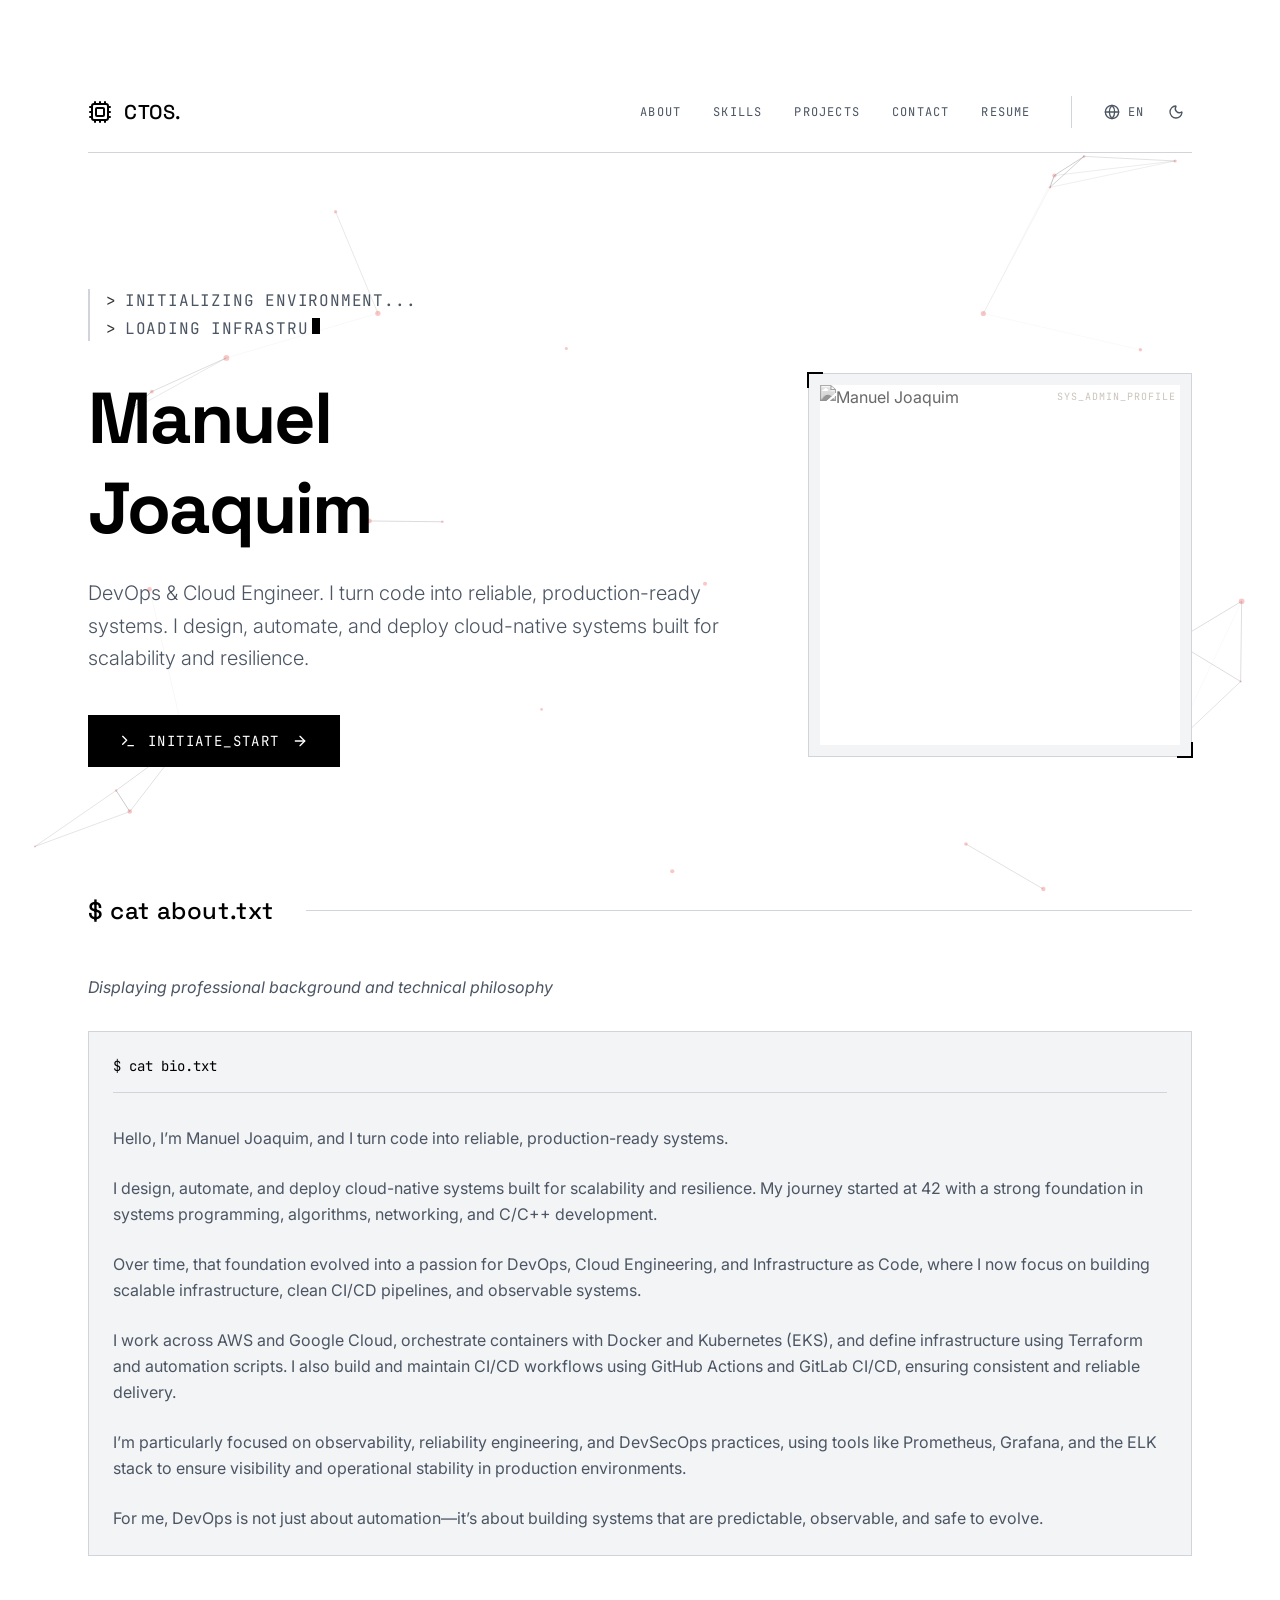
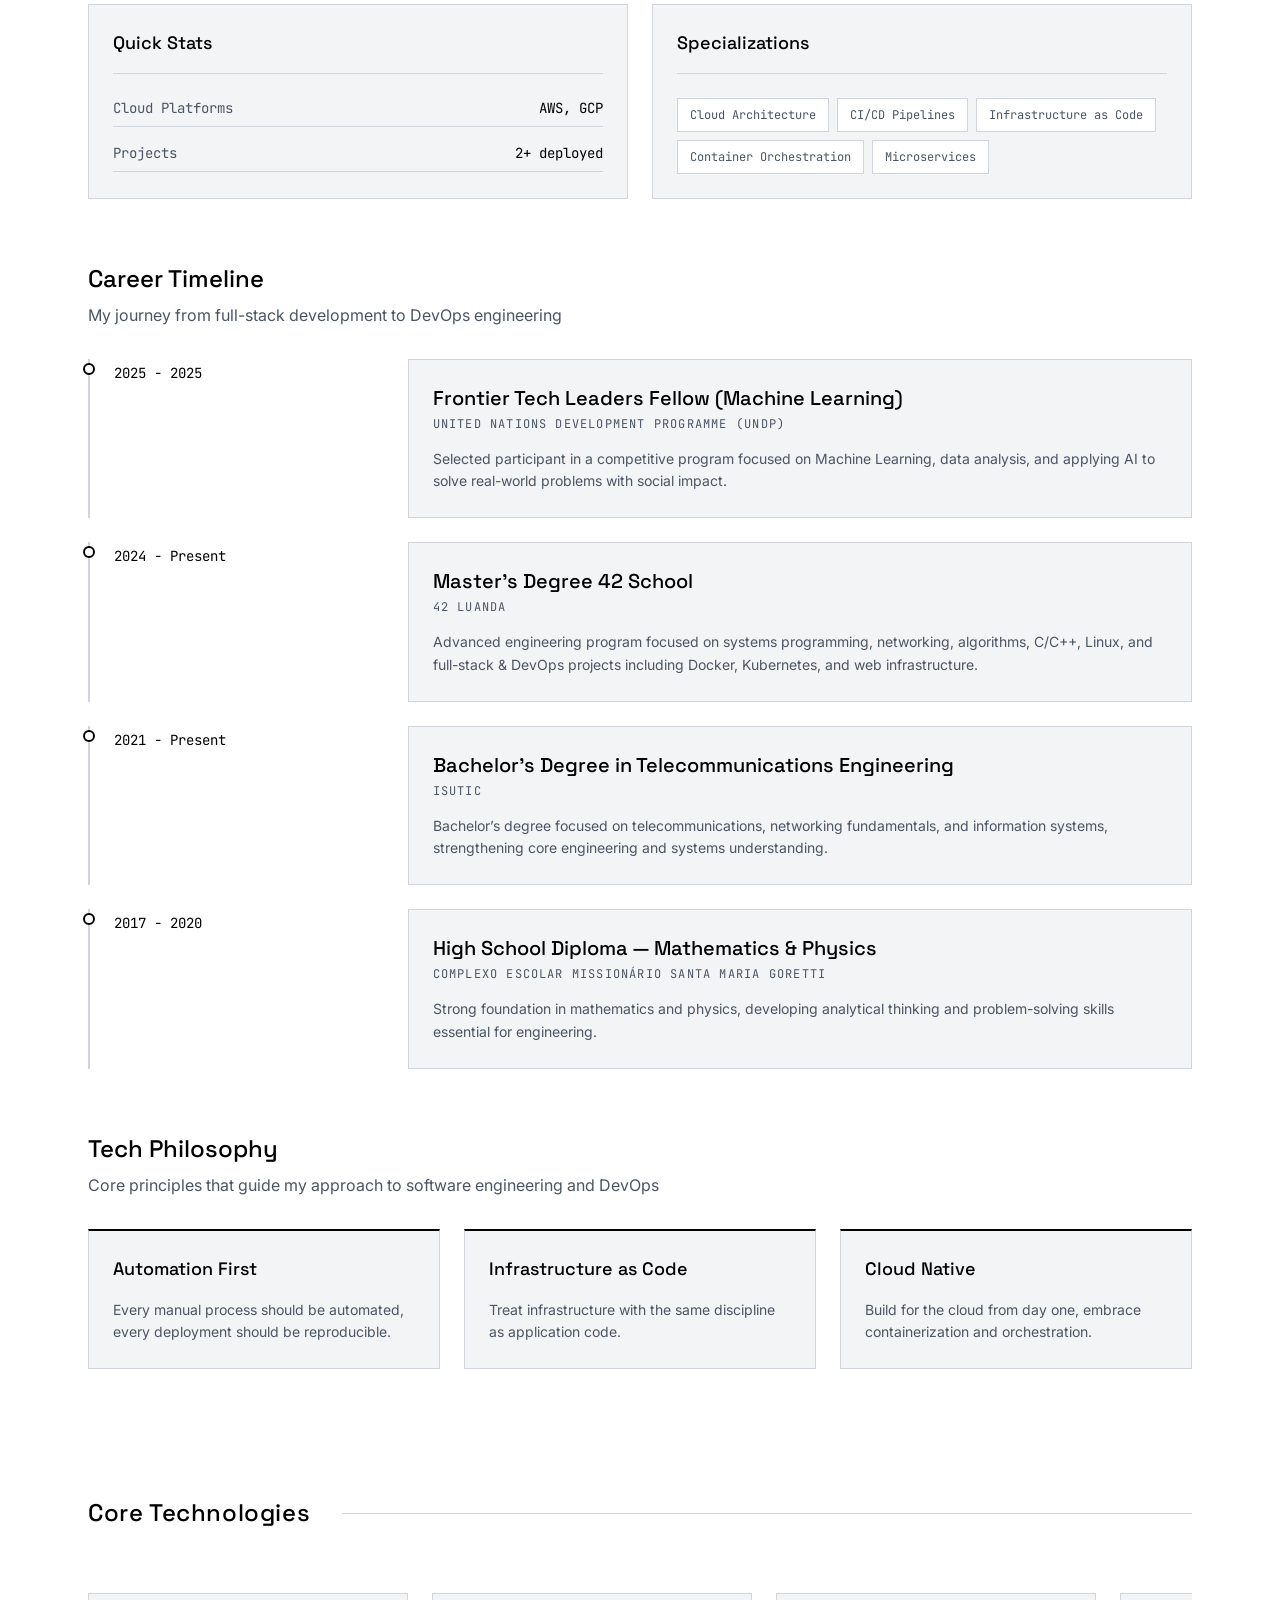
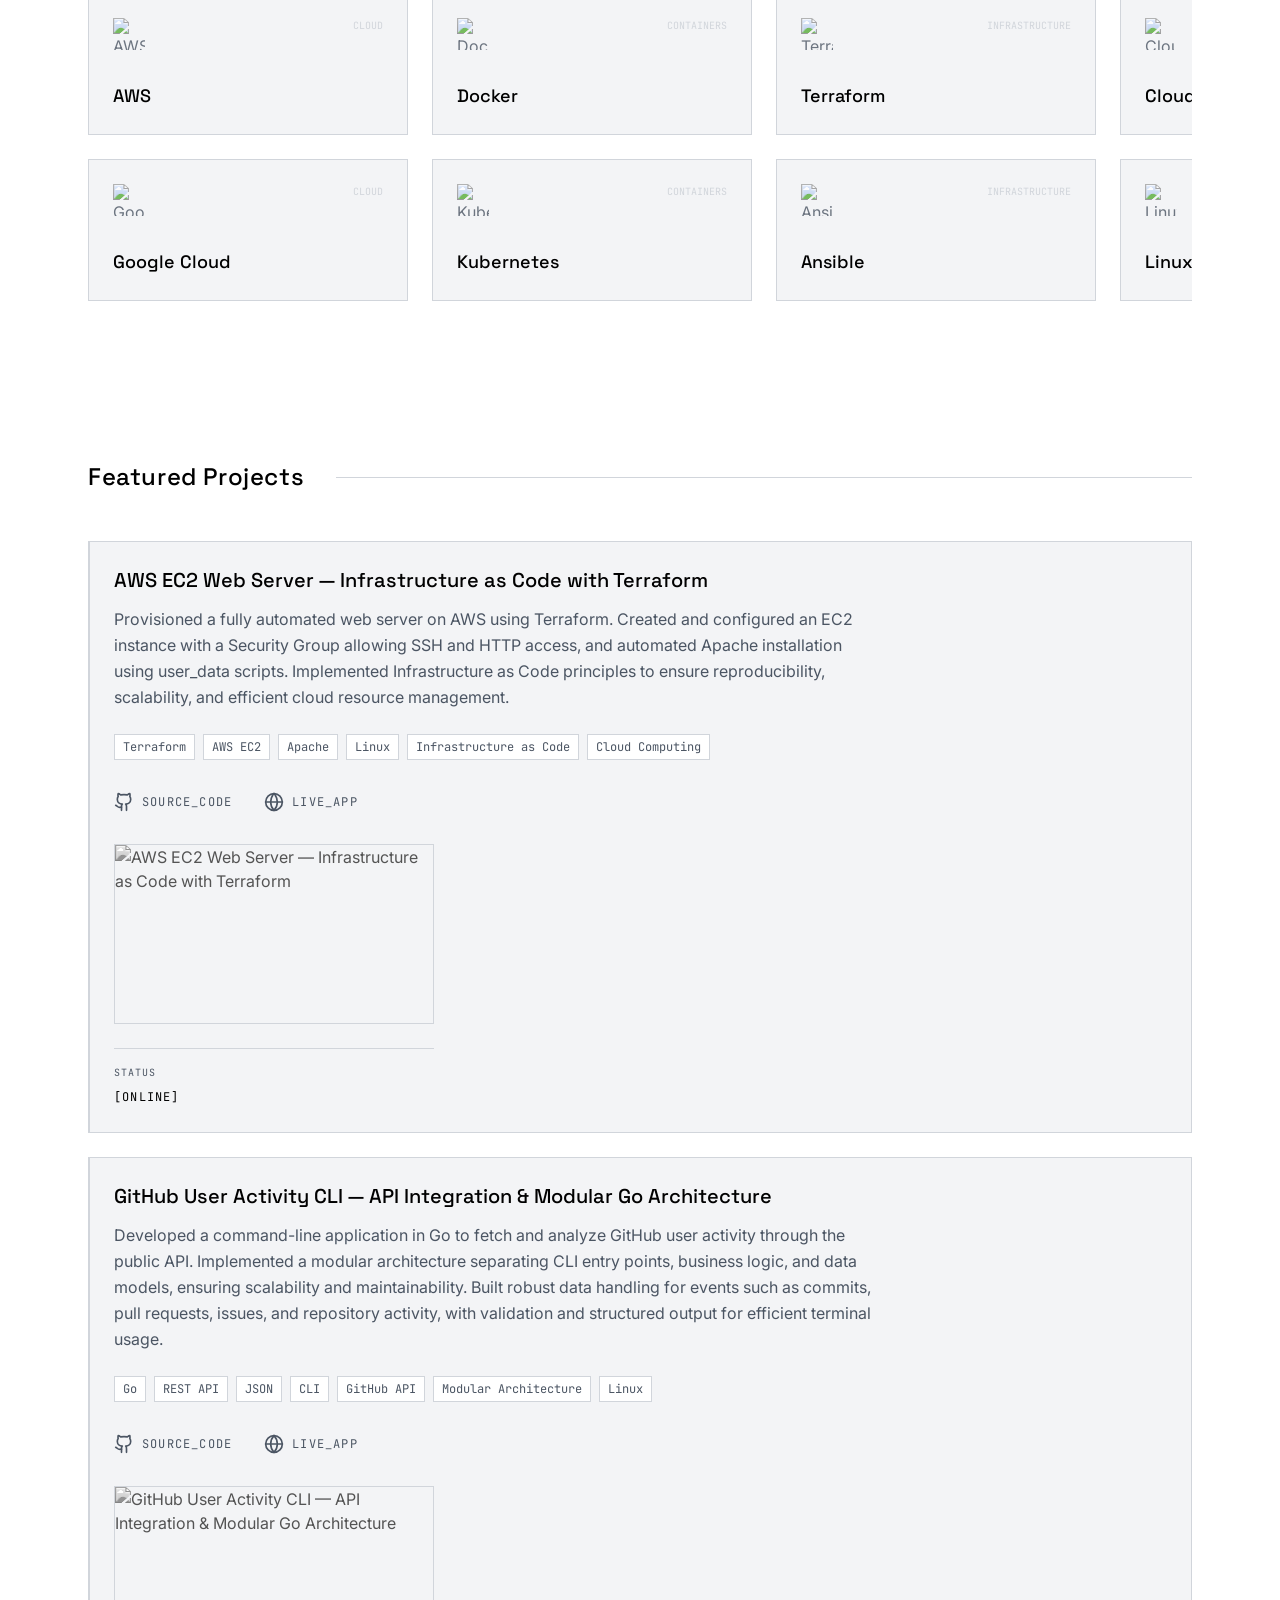
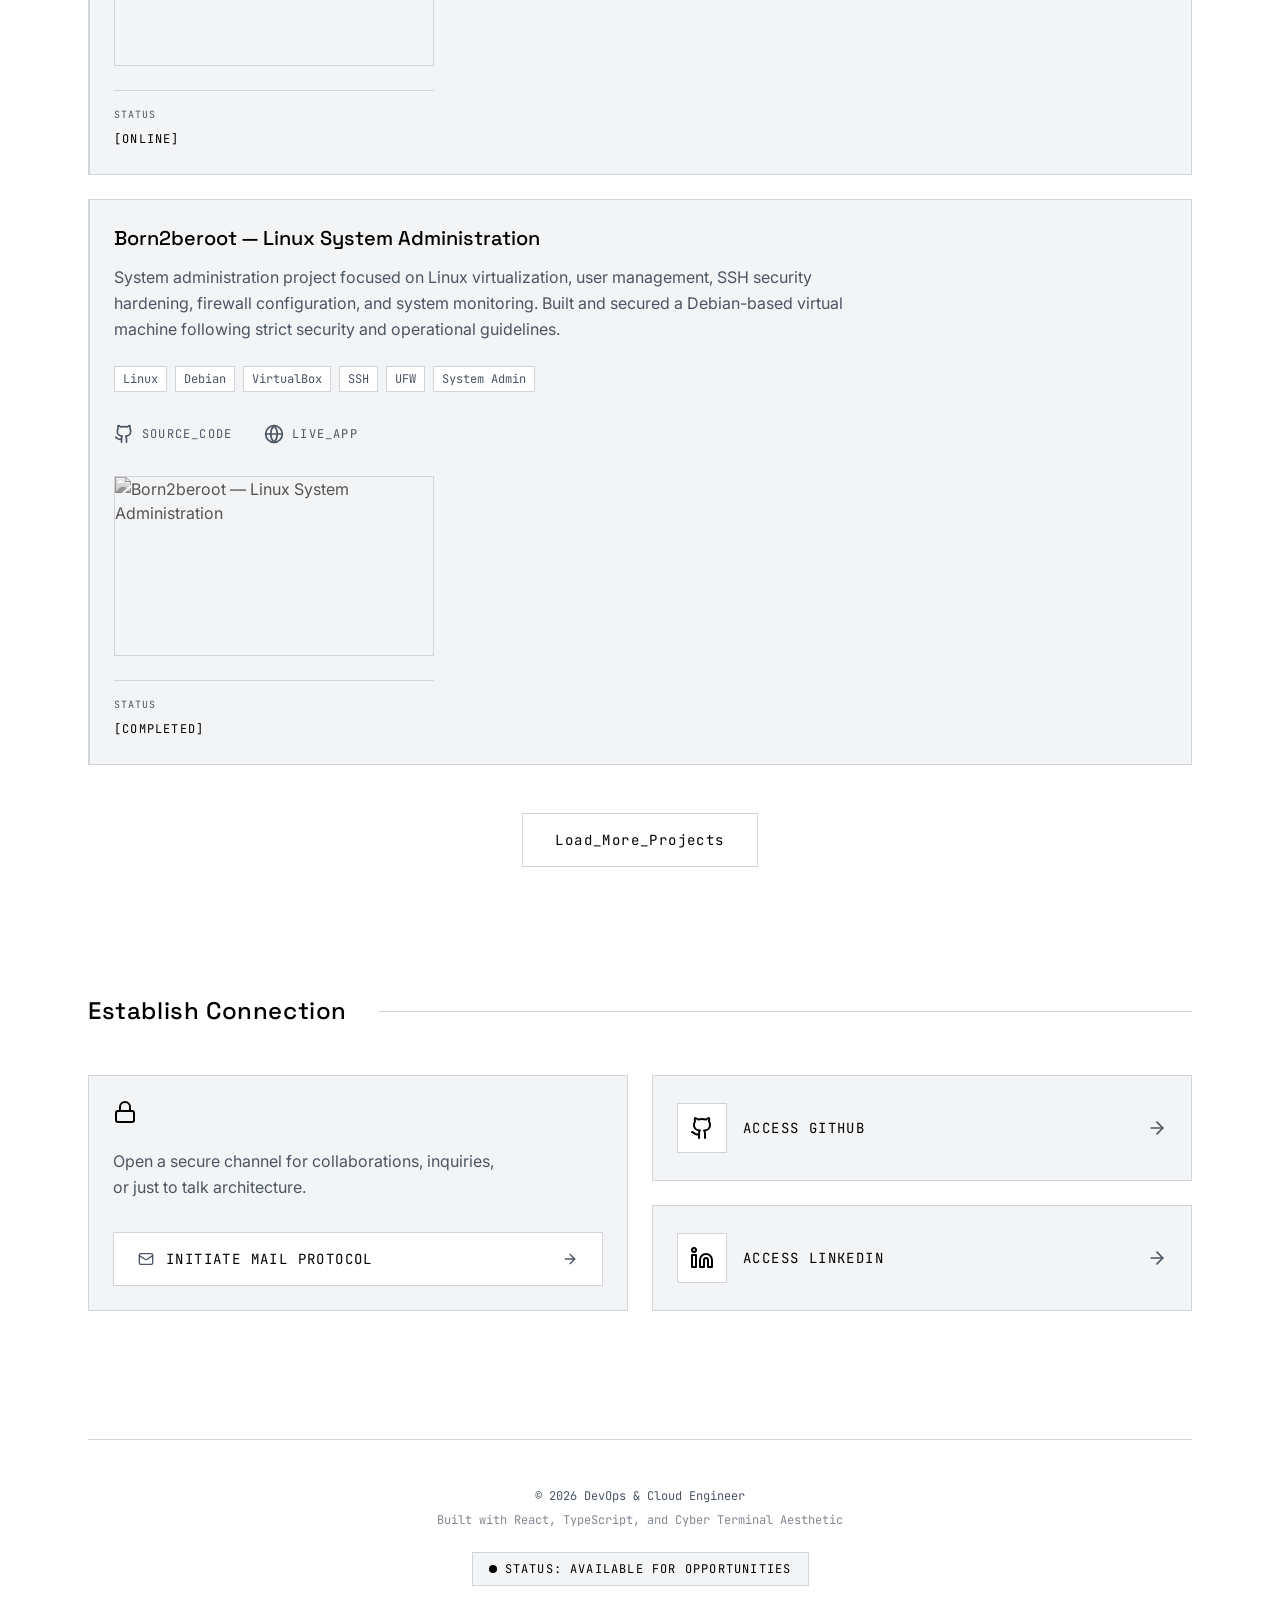
==== index.html @ 8e63faea "cv update" ====
<!DOCTYPE html>
<html lang="en">
  <head>
    <meta charset="UTF-8" />
    <meta name="viewport" content="width=device-width, initial-scale=1.0" />
    <title>Manuel Joaquim - DevOps & Cloud Engineer</title>
    <script type="module" crossorigin src="/assets/index-BKFFD-HV.js"></script>
    <link rel="stylesheet" crossorigin href="/assets/index-CWBlUi0a.css">
  </head>
  <body>
    <div id="root"></div>
  </body>
</html>
---- assets/index-CWBlUi0a.css ----
@import"https://fonts.googleapis.com/css2?family=Inter:wght@300;400;500;600&family=JetBrains+Mono:wght@400;500;700&family=Space+Grotesk:wght@400;500;600;700&display=swap";/*! tailwindcss v4.2.4 | MIT License | https://tailwindcss.com */@layer properties{@supports (((-webkit-hyphens:none)) and (not (margin-trim:inline))) or ((-moz-orient:inline) and (not (color:rgb(from red r g b)))){*,:before,:after,::backdrop{--tw-space-y-reverse:0;--tw-border-style:solid;--tw-gradient-position:initial;--tw-gradient-from:#0000;--tw-gradient-via:#0000;--tw-gradient-to:#0000;--tw-gradient-stops:initial;--tw-gradient-via-stops:initial;--tw-gradient-from-position:0%;--tw-gradient-via-position:50%;--tw-gradient-to-position:100%;--tw-leading:initial;--tw-font-weight:initial;--tw-tracking:initial;--tw-blur:initial;--tw-brightness:initial;--tw-contrast:initial;--tw-grayscale:initial;--tw-hue-rotate:initial;--tw-invert:initial;--tw-opacity:initial;--tw-saturate:initial;--tw-sepia:initial;--tw-drop-shadow:initial;--tw-drop-shadow-color:initial;--tw-drop-shadow-alpha:100%;--tw-drop-shadow-size:initial;--tw-duration:initial;--tw-translate-x:0;--tw-translate-y:0;--tw-translate-z:0;--tw-animation-delay:0s;--tw-animation-direction:normal;--tw-animation-duration:initial;--tw-animation-fill-mode:none;--tw-animation-iteration-count:1;--tw-enter-blur:0;--tw-enter-opacity:1;--tw-enter-rotate:0;--tw-enter-scale:1;--tw-enter-translate-x:0;--tw-enter-translate-y:0;--tw-exit-blur:0;--tw-exit-opacity:1;--tw-exit-rotate:0;--tw-exit-scale:1;--tw-exit-translate-x:0;--tw-exit-translate-y:0}}}@layer theme{:root,:host{--font-sans:"Inter", ui-sans-serif, system-ui, sans-serif;--font-mono:"JetBrains Mono", ui-monospace, SFMono-Regular, monospace;--spacing:.25rem;--container-sm:24rem;--container-2xl:42rem;--container-3xl:48rem;--container-4xl:56rem;--container-6xl:72rem;--text-xs:.75rem;--text-xs--line-height:calc(1 / .75);--text-sm:.875rem;--text-sm--line-height:calc(1.25 / .875);--text-base:1rem;--text-base--line-height: 1.5 ;--text-lg:1.125rem;--text-lg--line-height:calc(1.75 / 1.125);--text-xl:1.25rem;--text-xl--line-height:calc(1.75 / 1.25);--text-2xl:1.5rem;--text-2xl--line-height:calc(2 / 1.5);--text-5xl:3rem;--text-5xl--line-height:1;--text-7xl:4.5rem;--text-7xl--line-height:1;--font-weight-light:300;--font-weight-medium:500;--font-weight-bold:700;--tracking-tight:-.025em;--tracking-wide:.025em;--tracking-wider:.05em;--tracking-widest:.1em;--leading-tight:1.25;--leading-relaxed:1.625;--animate-pulse:pulse 2s cubic-bezier(.4, 0, .6, 1) infinite;--aspect-video:16 / 9;--default-transition-duration:.15s;--default-transition-timing-function:cubic-bezier(.4, 0, .2, 1);--default-font-family:var(--font-sans);--default-mono-font-family:var(--font-mono);--font-display:"Space Grotesk", sans-serif;--color-primary:var(--color-primary);--color-bg:var(--color-bg);--color-surface:var(--color-surface);--color-border:var(--color-border);--color-text-main:var(--color-text-main);--color-text-muted:var(--color-text-muted)}}@layer base{*,:after,:before,::backdrop{box-sizing:border-box;border:0 solid;margin:0;padding:0}::file-selector-button{box-sizing:border-box;border:0 solid;margin:0;padding:0}html,:host{-webkit-text-size-adjust:100%;-moz-tab-size:4;tab-size:4;line-height:1.5;font-family:var(--default-font-family,ui-sans-serif, system-ui, sans-serif, "Apple Color Emoji", "Segoe UI Emoji", "Segoe UI Symbol", "Noto Color Emoji");font-feature-settings:var(--default-font-feature-settings,normal);font-variation-settings:var(--default-font-variation-settings,normal);-webkit-tap-highlight-color:transparent}hr{height:0;color:inherit;border-top-width:1px}abbr:where([title]){-webkit-text-decoration:underline dotted;text-decoration:underline dotted}h1,h2,h3,h4,h5,h6{font-size:inherit;font-weight:inherit}a{color:inherit;-webkit-text-decoration:inherit;text-decoration:inherit}b,strong{font-weight:bolder}code,kbd,samp,pre{font-family:var(--default-mono-font-family,ui-monospace, SFMono-Regular, Menlo, Monaco, Consolas, "Liberation Mono", "Courier New", monospace);font-feature-settings:var(--default-mono-font-feature-settings,normal);font-variation-settings:var(--default-mono-font-variation-settings,normal);font-size:1em}small{font-size:80%}sub,sup{vertical-align:baseline;font-size:75%;line-height:0;position:relative}sub{bottom:-.25em}sup{top:-.5em}table{text-indent:0;border-color:inherit;border-collapse:collapse}:-moz-focusring{outline:auto}progress{vertical-align:baseline}summary{display:list-item}ol,ul,menu{list-style:none}img,svg,video,canvas,audio,iframe,embed,object{vertical-align:middle;display:block}img,video{max-width:100%;height:auto}button,input,select,optgroup,textarea{font:inherit;font-feature-settings:inherit;font-variation-settings:inherit;letter-spacing:inherit;color:inherit;opacity:1;background-color:#0000;border-radius:0}::file-selector-button{font:inherit;font-feature-settings:inherit;font-variation-settings:inherit;letter-spacing:inherit;color:inherit;opacity:1;background-color:#0000;border-radius:0}:where(select:is([multiple],[size])) optgroup{font-weight:bolder}:where(select:is([multiple],[size])) optgroup option{padding-inline-start:20px}::file-selector-button{margin-inline-end:4px}::placeholder{opacity:1}@supports (not ((-webkit-appearance:-apple-pay-button))) or (contain-intrinsic-size:1px){::placeholder{color:currentColor}@supports (color:color-mix(in lab,red,red)){::placeholder{color:color-mix(in oklab,currentcolor 50%,transparent)}}}textarea{resize:vertical}::-webkit-search-decoration{-webkit-appearance:none}::-webkit-date-and-time-value{min-height:1lh;text-align:inherit}::-webkit-datetime-edit{display:inline-flex}::-webkit-datetime-edit-fields-wrapper{padding:0}::-webkit-datetime-edit{padding-block:0}::-webkit-datetime-edit-year-field{padding-block:0}::-webkit-datetime-edit-month-field{padding-block:0}::-webkit-datetime-edit-day-field{padding-block:0}::-webkit-datetime-edit-hour-field{padding-block:0}::-webkit-datetime-edit-minute-field{padding-block:0}::-webkit-datetime-edit-second-field{padding-block:0}::-webkit-datetime-edit-millisecond-field{padding-block:0}::-webkit-datetime-edit-meridiem-field{padding-block:0}:-moz-ui-invalid{box-shadow:none}button,input:where([type=button],[type=reset],[type=submit]){-webkit-appearance:button;-moz-appearance:button;appearance:button}::file-selector-button{-webkit-appearance:button;-moz-appearance:button;appearance:button}::-webkit-inner-spin-button{height:auto}::-webkit-outer-spin-button{height:auto}[hidden]:where(:not([hidden=until-found])){display:none!important}html{scroll-behavior:smooth}body{background-color:var(--color-bg);color:var(--color-text-main);-webkit-font-smoothing:antialiased;-moz-osx-font-smoothing:grayscale;transition-property:color,background-color,border-color,outline-color,text-decoration-color,fill,stroke,--tw-gradient-from,--tw-gradient-via,--tw-gradient-to;transition-timing-function:var(--tw-ease,var(--default-transition-timing-function));transition-duration:var(--tw-duration,var(--default-transition-duration));--tw-duration:.3s;transition-duration:.3s;overflow-x:hidden}}@layer components;@layer utilities{.pointer-events-none{pointer-events:none}.absolute{position:absolute}.fixed{position:fixed}.relative{position:relative}.inset-0{inset:calc(var(--spacing) * 0)}.inset-3{inset:calc(var(--spacing) * 3)}.start{inset-inline-start:var(--spacing)}.end{inset-inline-end:var(--spacing)}.-top-px{top:-1px}.top-1{top:calc(var(--spacing) * 1)}.top-4{top:calc(var(--spacing) * 4)}.-right-px{right:-1px}.right-4{right:calc(var(--spacing) * 4)}.-bottom-px{bottom:-1px}.-left-\[7\.5px\]{left:-7.5px}.-left-px{left:-1px}.z-0{z-index:0}.z-10{z-index:10}.z-20{z-index:20}.z-50{z-index:50}.container{width:100%}@media(min-width:40rem){.container{max-width:40rem}}@media(min-width:48rem){.container{max-width:48rem}}@media(min-width:64rem){.container{max-width:64rem}}@media(min-width:80rem){.container{max-width:80rem}}@media(min-width:96rem){.container{max-width:96rem}}.-mx-6{margin-inline:calc(var(--spacing) * -6)}.mx-auto{margin-inline:auto}.mt-2{margin-top:calc(var(--spacing) * 2)}.mt-6{margin-top:calc(var(--spacing) * 6)}.mt-8{margin-top:calc(var(--spacing) * 8)}.mt-12{margin-top:calc(var(--spacing) * 12)}.mr-2{margin-right:calc(var(--spacing) * 2)}.mb-1{margin-bottom:calc(var(--spacing) * 1)}.mb-2{margin-bottom:calc(var(--spacing) * 2)}.mb-3{margin-bottom:calc(var(--spacing) * 3)}.mb-4{margin-bottom:calc(var(--spacing) * 4)}.mb-6{margin-bottom:calc(var(--spacing) * 6)}.mb-8{margin-bottom:calc(var(--spacing) * 8)}.mb-10{margin-bottom:calc(var(--spacing) * 10)}.mb-12{margin-bottom:calc(var(--spacing) * 12)}.mb-16{margin-bottom:calc(var(--spacing) * 16)}.mb-24{margin-bottom:calc(var(--spacing) * 24)}.mb-32{margin-bottom:calc(var(--spacing) * 32)}.ml-1{margin-left:calc(var(--spacing) * 1)}.ml-2{margin-left:calc(var(--spacing) * 2)}.ml-4{margin-left:calc(var(--spacing) * 4)}.block{display:block}.flex{display:flex}.grid{display:grid}.hidden{display:none}.inline-block{display:inline-block}.aspect-video{aspect-ratio:var(--aspect-video)}.h-2{height:calc(var(--spacing) * 2)}.h-3{height:calc(var(--spacing) * 3)}.h-4{height:calc(var(--spacing) * 4)}.h-5{height:calc(var(--spacing) * 5)}.h-6{height:calc(var(--spacing) * 6)}.h-8{height:calc(var(--spacing) * 8)}.h-80{height:calc(var(--spacing) * 80)}.h-full{height:100%}.h-px{height:1px}.min-h-screen{min-height:100vh}.w-2{width:calc(var(--spacing) * 2)}.w-3{width:calc(var(--spacing) * 3)}.w-4{width:calc(var(--spacing) * 4)}.w-5{width:calc(var(--spacing) * 5)}.w-6{width:calc(var(--spacing) * 6)}.w-8{width:calc(var(--spacing) * 8)}.w-80{width:calc(var(--spacing) * 80)}.w-\[85vw\]{width:85vw}.w-fit{width:fit-content}.w-full{width:100%}.w-max{width:max-content}.max-w-2xl{max-width:var(--container-2xl)}.max-w-3xl{max-width:var(--container-3xl)}.max-w-4xl{max-width:var(--container-4xl)}.max-w-6xl{max-width:var(--container-6xl)}.max-w-sm{max-width:var(--container-sm)}.flex-1{flex:1}.shrink-0{flex-shrink:0}.animate-pulse{animation:var(--animate-pulse)}.cursor-pointer{cursor:pointer}.resize{resize:both}.snap-center{scroll-snap-align:center}.grid-flow-col{grid-auto-flow:column}.grid-rows-2{grid-template-rows:repeat(2,minmax(0,1fr))}.flex-col{flex-direction:column}.flex-wrap{flex-wrap:wrap}.items-center{align-items:center}.items-end{align-items:flex-end}.items-start{align-items:flex-start}.justify-between{justify-content:space-between}.justify-center{justify-content:center}.gap-2{gap:calc(var(--spacing) * 2)}.gap-3{gap:calc(var(--spacing) * 3)}.gap-4{gap:calc(var(--spacing) * 4)}.gap-6{gap:calc(var(--spacing) * 6)}.gap-8{gap:calc(var(--spacing) * 8)}.gap-12{gap:calc(var(--spacing) * 12)}:where(.space-y-4>:not(:last-child)){--tw-space-y-reverse:0;margin-block-start:calc(calc(var(--spacing) * 4) * var(--tw-space-y-reverse));margin-block-end:calc(calc(var(--spacing) * 4) * calc(1 - var(--tw-space-y-reverse)))}:where(.space-y-6>:not(:last-child)){--tw-space-y-reverse:0;margin-block-start:calc(calc(var(--spacing) * 6) * var(--tw-space-y-reverse));margin-block-end:calc(calc(var(--spacing) * 6) * calc(1 - var(--tw-space-y-reverse)))}.truncate{text-overflow:ellipsis;white-space:nowrap;overflow:hidden}.overflow-hidden{overflow:hidden}.overflow-x-auto{overflow-x:auto}.scroll-smooth{scroll-behavior:smooth}.rounded-full{border-radius:3.40282e38px}.border{border-style:var(--tw-border-style);border-width:1px}.border-2{border-style:var(--tw-border-style);border-width:2px}.border-t{border-top-style:var(--tw-border-style);border-top-width:1px}.border-t-2{border-top-style:var(--tw-border-style);border-top-width:2px}.border-r-2{border-right-style:var(--tw-border-style);border-right-width:2px}.border-b{border-bottom-style:var(--tw-border-style);border-bottom-width:1px}.border-b-2{border-bottom-style:var(--tw-border-style);border-bottom-width:2px}.border-l{border-left-style:var(--tw-border-style);border-left-width:1px}.border-l-2{border-left-style:var(--tw-border-style);border-left-width:2px}.border-border{border-color:var(--color-border)}.border-primary{border-color:var(--color-primary)}.border-t-primary{border-top-color:var(--color-primary)}.bg-bg{background-color:var(--color-bg)}.bg-border{background-color:var(--color-border)}.bg-primary,.bg-primary\/10{background-color:var(--color-primary)}@supports (color:color-mix(in lab,red,red)){.bg-primary\/10{background-color:color-mix(in oklab,var(--color-primary) 10%,transparent)}}.bg-surface{background-color:var(--color-surface)}.bg-\[radial-gradient\(ellipse_at_center\,_var\(--tw-gradient-stops\)\)\]{background-image:radial-gradient(ellipse at center,var(--tw-gradient-stops))}.from-transparent{--tw-gradient-from:transparent;--tw-gradient-stops:var(--tw-gradient-via-stops,var(--tw-gradient-position), var(--tw-gradient-from) var(--tw-gradient-from-position), var(--tw-gradient-to) var(--tw-gradient-to-position))}.to-bg{--tw-gradient-to:var(--color-bg);--tw-gradient-stops:var(--tw-gradient-via-stops,var(--tw-gradient-position), var(--tw-gradient-from) var(--tw-gradient-from-position), var(--tw-gradient-to) var(--tw-gradient-to-position))}.object-contain{object-fit:contain}.object-cover{object-fit:cover}.p-2{padding:calc(var(--spacing) * 2)}.p-3{padding:calc(var(--spacing) * 3)}.p-6{padding:calc(var(--spacing) * 6)}.px-2{padding-inline:calc(var(--spacing) * 2)}.px-3{padding-inline:calc(var(--spacing) * 3)}.px-4{padding-inline:calc(var(--spacing) * 4)}.px-6{padding-inline:calc(var(--spacing) * 6)}.px-8{padding-inline:calc(var(--spacing) * 8)}.py-1{padding-block:calc(var(--spacing) * 1)}.py-2{padding-block:calc(var(--spacing) * 2)}.py-4{padding-block:calc(var(--spacing) * 4)}.py-12{padding-block:calc(var(--spacing) * 12)}.pt-1{padding-top:calc(var(--spacing) * 1)}.pt-4{padding-top:calc(var(--spacing) * 4)}.pt-10{padding-top:calc(var(--spacing) * 10)}.pt-12{padding-top:calc(var(--spacing) * 12)}.pr-4{padding-right:calc(var(--spacing) * 4)}.pb-2{padding-bottom:calc(var(--spacing) * 2)}.pb-4{padding-bottom:calc(var(--spacing) * 4)}.pb-6{padding-bottom:calc(var(--spacing) * 6)}.pb-8{padding-bottom:calc(var(--spacing) * 8)}.pb-12{padding-bottom:calc(var(--spacing) * 12)}.pl-4{padding-left:calc(var(--spacing) * 4)}.pl-6{padding-left:calc(var(--spacing) * 6)}.text-center{text-align:center}.text-left{text-align:left}.font-display{font-family:var(--font-display)}.font-mono{font-family:var(--font-mono)}.font-sans{font-family:var(--font-sans)}.text-2xl{font-size:var(--text-2xl);line-height:var(--tw-leading,var(--text-2xl--line-height))}.text-5xl{font-size:var(--text-5xl);line-height:var(--tw-leading,var(--text-5xl--line-height))}.text-lg{font-size:var(--text-lg);line-height:var(--tw-leading,var(--text-lg--line-height))}.text-sm{font-size:var(--text-sm);line-height:var(--tw-leading,var(--text-sm--line-height))}.text-xl{font-size:var(--text-xl);line-height:var(--tw-leading,var(--text-xl--line-height))}.text-xs{font-size:var(--text-xs);line-height:var(--tw-leading,var(--text-xs--line-height))}.text-\[10px\]{font-size:10px}.leading-relaxed{--tw-leading:var(--leading-relaxed);line-height:var(--leading-relaxed)}.leading-tight{--tw-leading:var(--leading-tight);line-height:var(--leading-tight)}.font-bold{--tw-font-weight:var(--font-weight-bold);font-weight:var(--font-weight-bold)}.font-light{--tw-font-weight:var(--font-weight-light);font-weight:var(--font-weight-light)}.font-medium{--tw-font-weight:var(--font-weight-medium);font-weight:var(--font-weight-medium)}.tracking-tight{--tw-tracking:var(--tracking-tight);letter-spacing:var(--tracking-tight)}.tracking-wide{--tw-tracking:var(--tracking-wide);letter-spacing:var(--tracking-wide)}.tracking-wider{--tw-tracking:var(--tracking-wider);letter-spacing:var(--tracking-wider)}.tracking-widest{--tw-tracking:var(--tracking-widest);letter-spacing:var(--tracking-widest)}.text-bg{color:var(--color-bg)}.text-border{color:var(--color-border)}.text-primary{color:var(--color-primary)}.text-text-main{color:var(--color-text-main)}.text-text-muted{color:var(--color-text-muted)}.uppercase{text-transform:uppercase}.italic{font-style:italic}.opacity-50{opacity:.5}.opacity-60{opacity:.6}.opacity-70{opacity:.7}.opacity-80{opacity:.8}.mix-blend-difference{mix-blend-mode:difference}.mix-blend-luminosity{mix-blend-mode:luminosity}.mix-blend-overlay{mix-blend-mode:overlay}.grayscale{--tw-grayscale:grayscale(100%);filter:var(--tw-blur,) var(--tw-brightness,) var(--tw-contrast,) var(--tw-grayscale,) var(--tw-hue-rotate,) var(--tw-invert,) var(--tw-saturate,) var(--tw-sepia,) var(--tw-drop-shadow,)}.transition{transition-property:color,background-color,border-color,outline-color,text-decoration-color,fill,stroke,--tw-gradient-from,--tw-gradient-via,--tw-gradient-to,opacity,box-shadow,transform,translate,scale,rotate,filter,-webkit-backdrop-filter,backdrop-filter,display,content-visibility,overlay,pointer-events;transition-timing-function:var(--tw-ease,var(--default-transition-timing-function));transition-duration:var(--tw-duration,var(--default-transition-duration))}.transition-all{transition-property:all;transition-timing-function:var(--tw-ease,var(--default-transition-timing-function));transition-duration:var(--tw-duration,var(--default-transition-duration))}.transition-colors{transition-property:color,background-color,border-color,outline-color,text-decoration-color,fill,stroke,--tw-gradient-from,--tw-gradient-via,--tw-gradient-to;transition-timing-function:var(--tw-ease,var(--default-transition-timing-function));transition-duration:var(--tw-duration,var(--default-transition-duration))}.transition-transform{transition-property:transform,translate,scale,rotate;transition-timing-function:var(--tw-ease,var(--default-transition-timing-function));transition-duration:var(--tw-duration,var(--default-transition-duration))}.duration-300{--tw-duration:.3s;transition-duration:.3s}.duration-700{--tw-duration:.7s;transition-duration:.7s}@media(hover:hover){.group-hover\:translate-x-1:is(:where(.group):hover *){--tw-translate-x:calc(var(--spacing) * 1);translate:var(--tw-translate-x) var(--tw-translate-y)}.group-hover\:border-primary:is(:where(.group):hover *){border-color:var(--color-primary)}.group-hover\:text-primary:is(:where(.group):hover *){color:var(--color-primary)}.group-hover\:text-text-muted:is(:where(.group):hover *){color:var(--color-text-muted)}.group-hover\:opacity-100:is(:where(.group):hover *){opacity:1}}.selection\:bg-primary ::selection{background-color:var(--color-primary)}.selection\:bg-primary::selection{background-color:var(--color-primary)}.selection\:text-bg ::selection{color:var(--color-bg)}.selection\:text-bg::selection{color:var(--color-bg)}@media(hover:hover){.hover\:-translate-y-1:hover{--tw-translate-y:calc(var(--spacing) * -1);translate:var(--tw-translate-x) var(--tw-translate-y)}.hover\:border-primary:hover{border-color:var(--color-primary)}.hover\:border-l-primary:hover{border-left-color:var(--color-primary)}.hover\:bg-border:hover{background-color:var(--color-border)}.hover\:bg-text-main:hover{background-color:var(--color-text-main)}.hover\:text-bg:hover{color:var(--color-bg)}.hover\:text-primary:hover{color:var(--color-primary)}.hover\:opacity-100:hover{opacity:1}.hover\:mix-blend-normal:hover{mix-blend-mode:normal}.hover\:grayscale-0:hover{--tw-grayscale:grayscale(0%);filter:var(--tw-blur,) var(--tw-brightness,) var(--tw-contrast,) var(--tw-grayscale,) var(--tw-hue-rotate,) var(--tw-invert,) var(--tw-saturate,) var(--tw-sepia,) var(--tw-drop-shadow,)}}@media(min-width:40rem){.sm\:w-\[320px\]{width:320px}}@media(min-width:48rem){.md\:mx-0{margin-inline:calc(var(--spacing) * 0)}.md\:mt-0{margin-top:calc(var(--spacing) * 0)}.md\:mb-0{margin-bottom:calc(var(--spacing) * 0)}.md\:flex{display:flex}.md\:w-80{width:calc(var(--spacing) * 80)}.md\:grid-cols-2{grid-template-columns:repeat(2,minmax(0,1fr))}.md\:grid-cols-\[1fr_3fr\]{grid-template-columns:1fr 3fr}.md\:flex-row{flex-direction:row}.md\:items-stretch{align-items:stretch}.md\:gap-8{gap:calc(var(--spacing) * 8)}.md\:border-t{border-top-style:var(--tw-border-style);border-top-width:1px}.md\:border-border{border-color:var(--color-border)}.md\:px-0{padding-inline:calc(var(--spacing) * 0)}.md\:py-24{padding-block:calc(var(--spacing) * 24)}.md\:pt-4{padding-top:calc(var(--spacing) * 4)}.md\:text-7xl{font-size:var(--text-7xl);line-height:var(--tw-leading,var(--text-7xl--line-height))}.md\:text-base{font-size:var(--text-base);line-height:var(--tw-leading,var(--text-base--line-height))}.md\:text-xl{font-size:var(--text-xl);line-height:var(--tw-leading,var(--text-xl--line-height))}}@media(min-width:64rem){.lg\:block{display:block}.lg\:grid-cols-2{grid-template-columns:repeat(2,minmax(0,1fr))}.lg\:grid-cols-3{grid-template-columns:repeat(3,minmax(0,1fr))}.lg\:flex-row{flex-direction:row}.lg\:gap-20{gap:calc(var(--spacing) * 20)}}@media(min-width:80rem){.xl\:h-96{height:calc(var(--spacing) * 96)}.xl\:w-96{width:calc(var(--spacing) * 96)}}}@property --tw-animation-delay{syntax:"*";inherits:false;initial-value:0s}@property --tw-animation-direction{syntax:"*";inherits:false;initial-value:normal}@property --tw-animation-duration{syntax:"*";inherits:false}@property --tw-animation-fill-mode{syntax:"*";inherits:false;initial-value:none}@property --tw-animation-iteration-count{syntax:"*";inherits:false;initial-value:1}@property --tw-enter-blur{syntax:"*";inherits:false;initial-value:0}@property --tw-enter-opacity{syntax:"*";inherits:false;initial-value:1}@property --tw-enter-rotate{syntax:"*";inherits:false;initial-value:0}@property --tw-enter-scale{syntax:"*";inherits:false;initial-value:1}@property --tw-enter-translate-x{syntax:"*";inherits:false;initial-value:0}@property --tw-enter-translate-y{syntax:"*";inherits:false;initial-value:0}@property --tw-exit-blur{syntax:"*";inherits:false;initial-value:0}@property --tw-exit-opacity{syntax:"*";inherits:false;initial-value:1}@property --tw-exit-rotate{syntax:"*";inherits:false;initial-value:0}@property --tw-exit-scale{syntax:"*";inherits:false;initial-value:1}@property --tw-exit-translate-x{syntax:"*";inherits:false;initial-value:0}@property --tw-exit-translate-y{syntax:"*";inherits:false;initial-value:0}:root{--color-primary:#000;--color-bg:#fff;--color-surface:#f3f4f6;--color-border:#d1d5db;--color-text-main:#000;--color-text-muted:#4b5563}.dark{--color-primary:#ff5a00;--color-bg:#050505;--color-surface:#0d0d0d;--color-border:#333;--color-text-main:#f4f7f6;--color-text-muted:#9ca3af}::-webkit-scrollbar{width:6px;height:6px}::-webkit-scrollbar-track{background:var(--color-bg)}::-webkit-scrollbar-thumb{background:var(--color-border)}::-webkit-scrollbar-thumb:hover{background:var(--color-primary)}.hide-scrollbar::-webkit-scrollbar{display:none}.hide-scrollbar{-ms-overflow-style:none;scrollbar-width:none}::selection{background-color:var(--color-primary);color:var(--color-bg)}@property --tw-space-y-reverse{syntax:"*";inherits:false;initial-value:0}@property --tw-border-style{syntax:"*";inherits:false;initial-value:solid}@property --tw-gradient-position{syntax:"*";inherits:false}@property --tw-gradient-from{syntax:"<color>";inherits:false;initial-value:#0000}@property --tw-gradient-via{syntax:"<color>";inherits:false;initial-value:#0000}@property --tw-gradient-to{syntax:"<color>";inherits:false;initial-value:#0000}@property --tw-gradient-stops{syntax:"*";inherits:false}@property --tw-gradient-via-stops{syntax:"*";inherits:false}@property --tw-gradient-from-position{syntax:"<length-percentage>";inherits:false;initial-value:0%}@property --tw-gradient-via-position{syntax:"<length-percentage>";inherits:false;initial-value:50%}@property --tw-gradient-to-position{syntax:"<length-percentage>";inherits:false;initial-value:100%}@property --tw-leading{syntax:"*";inherits:false}@property --tw-font-weight{syntax:"*";inherits:false}@property --tw-tracking{syntax:"*";inherits:false}@property --tw-blur{syntax:"*";inherits:false}@property --tw-brightness{syntax:"*";inherits:false}@property --tw-contrast{syntax:"*";inherits:false}@property --tw-grayscale{syntax:"*";inherits:false}@property --tw-hue-rotate{syntax:"*";inherits:false}@property --tw-invert{syntax:"*";inherits:false}@property --tw-opacity{syntax:"*";inherits:false}@property --tw-saturate{syntax:"*";inherits:false}@property --tw-sepia{syntax:"*";inherits:false}@property --tw-drop-shadow{syntax:"*";inherits:false}@property --tw-drop-shadow-color{syntax:"*";inherits:false}@property --tw-drop-shadow-alpha{syntax:"<percentage>";inherits:false;initial-value:100%}@property --tw-drop-shadow-size{syntax:"*";inherits:false}@property --tw-duration{syntax:"*";inherits:false}@property --tw-translate-x{syntax:"*";inherits:false;initial-value:0}@property --tw-translate-y{syntax:"*";inherits:false;initial-value:0}@property --tw-translate-z{syntax:"*";inherits:false;initial-value:0}@keyframes pulse{50%{opacity:.5}}
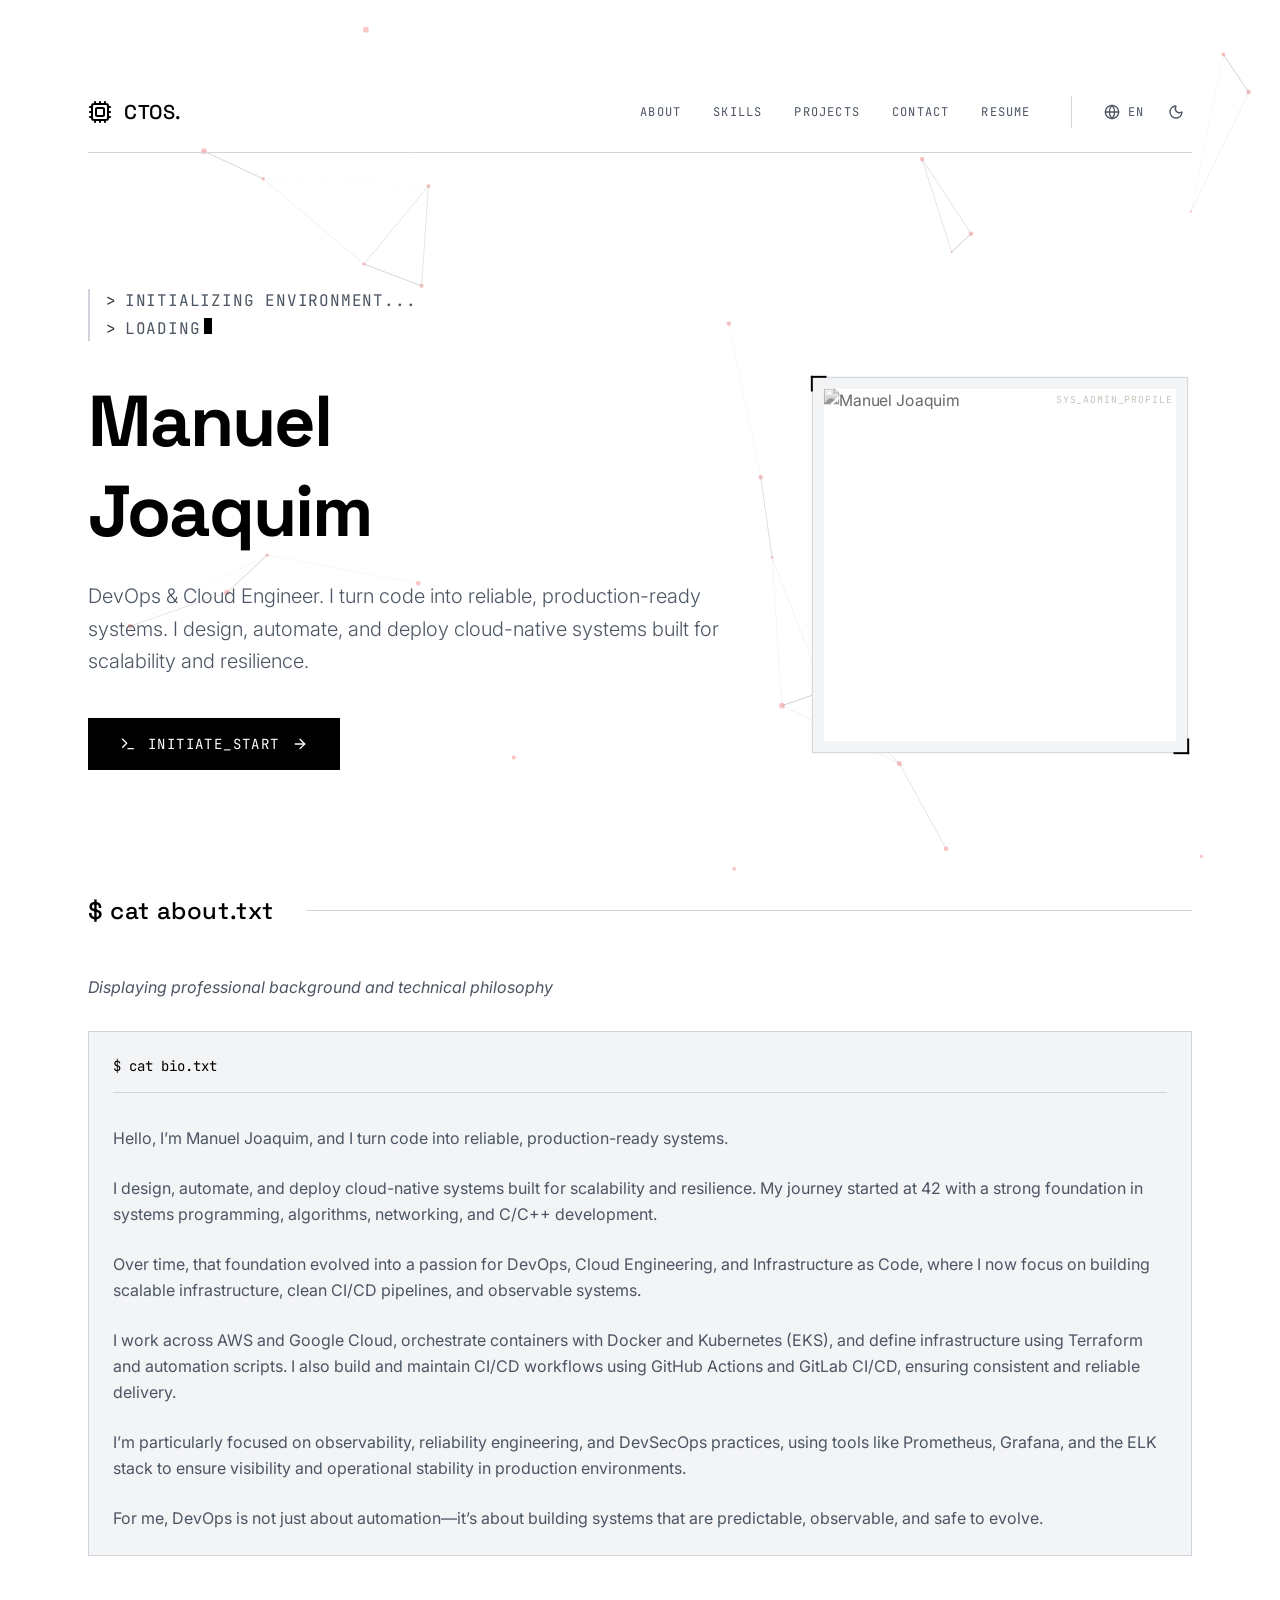
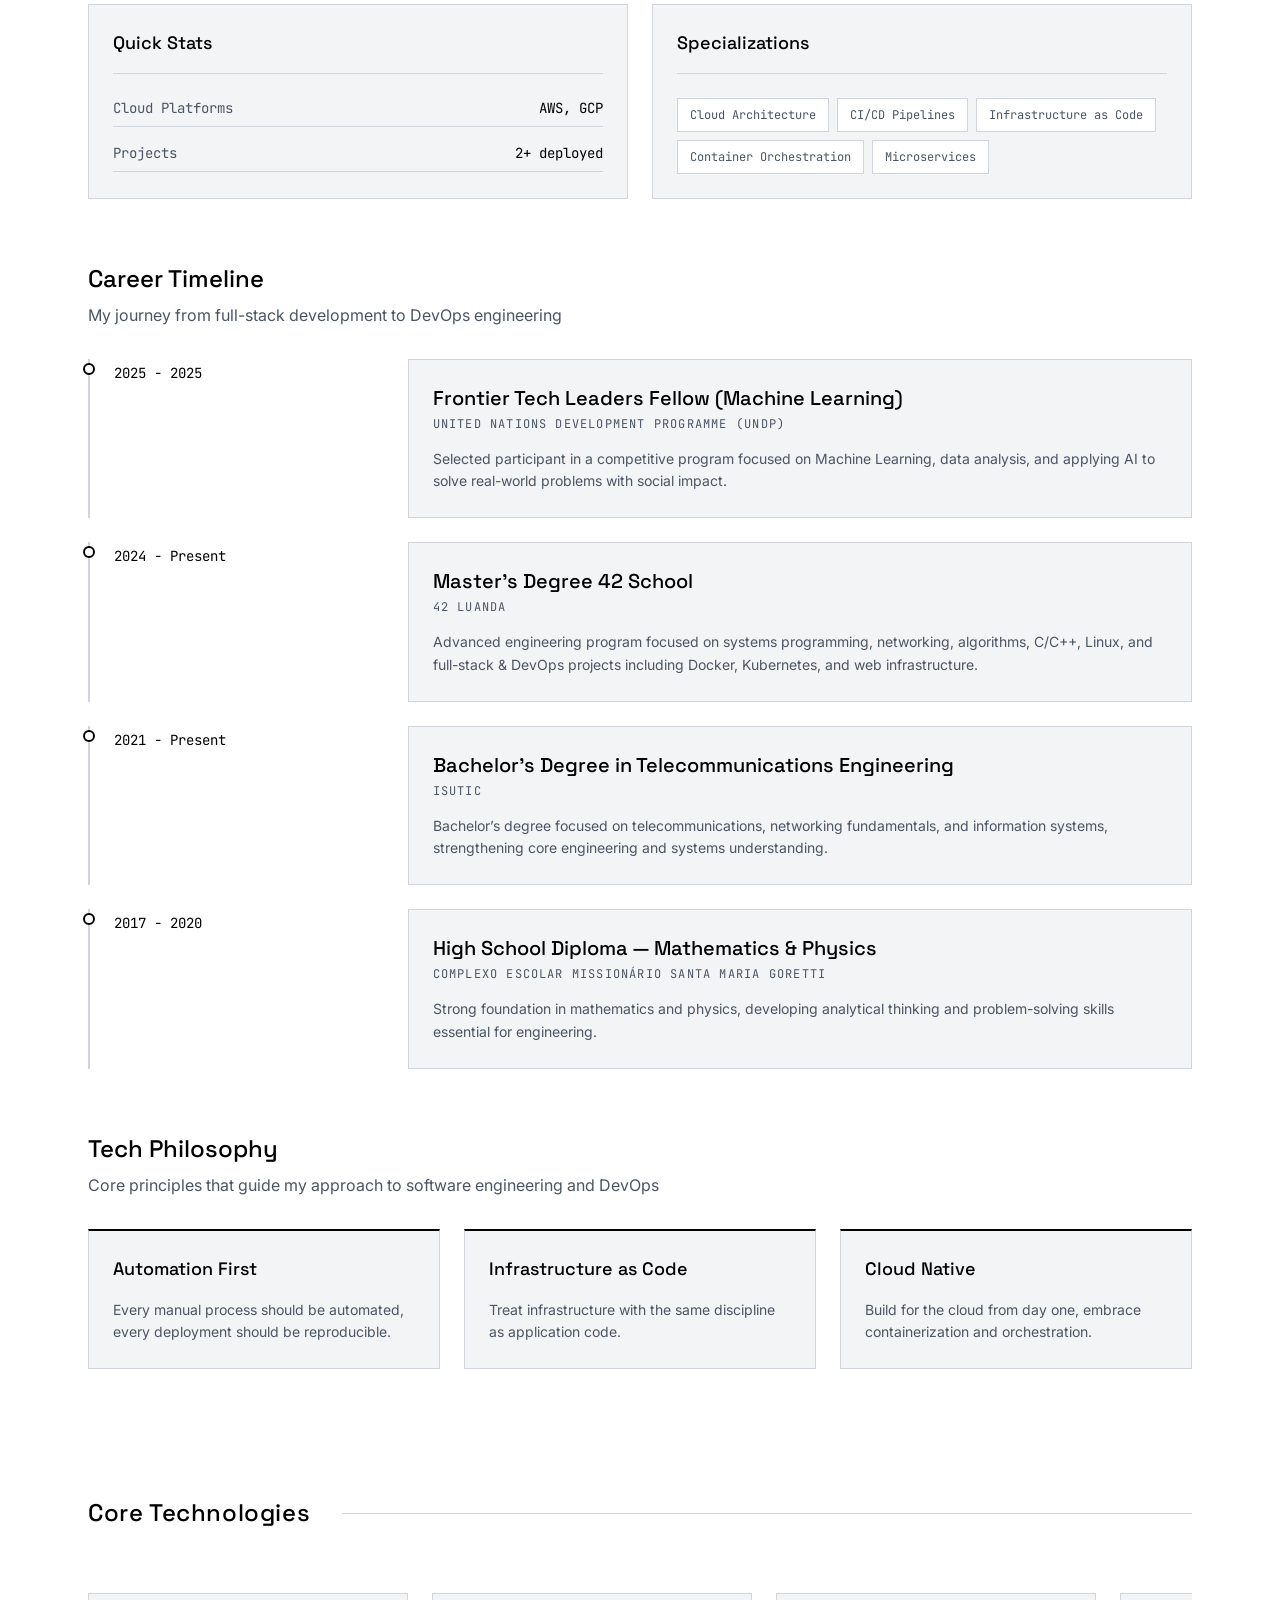
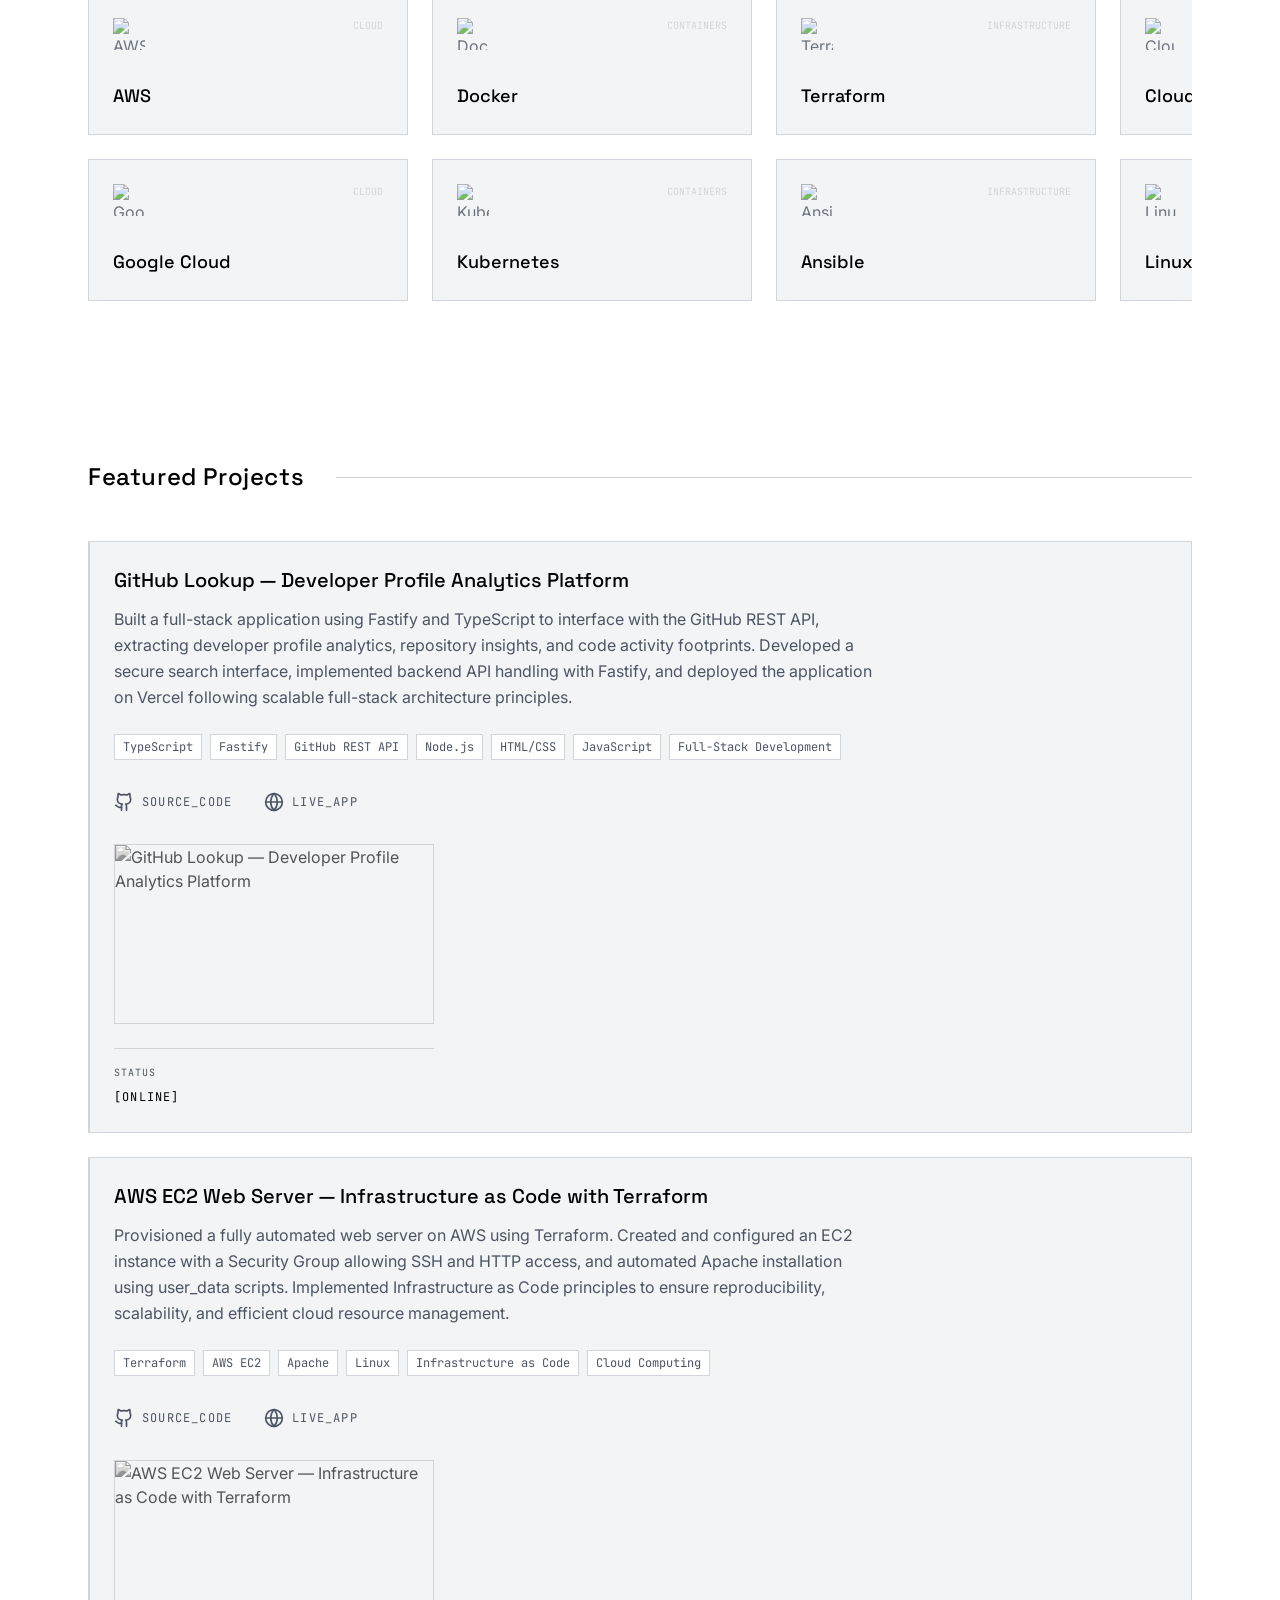
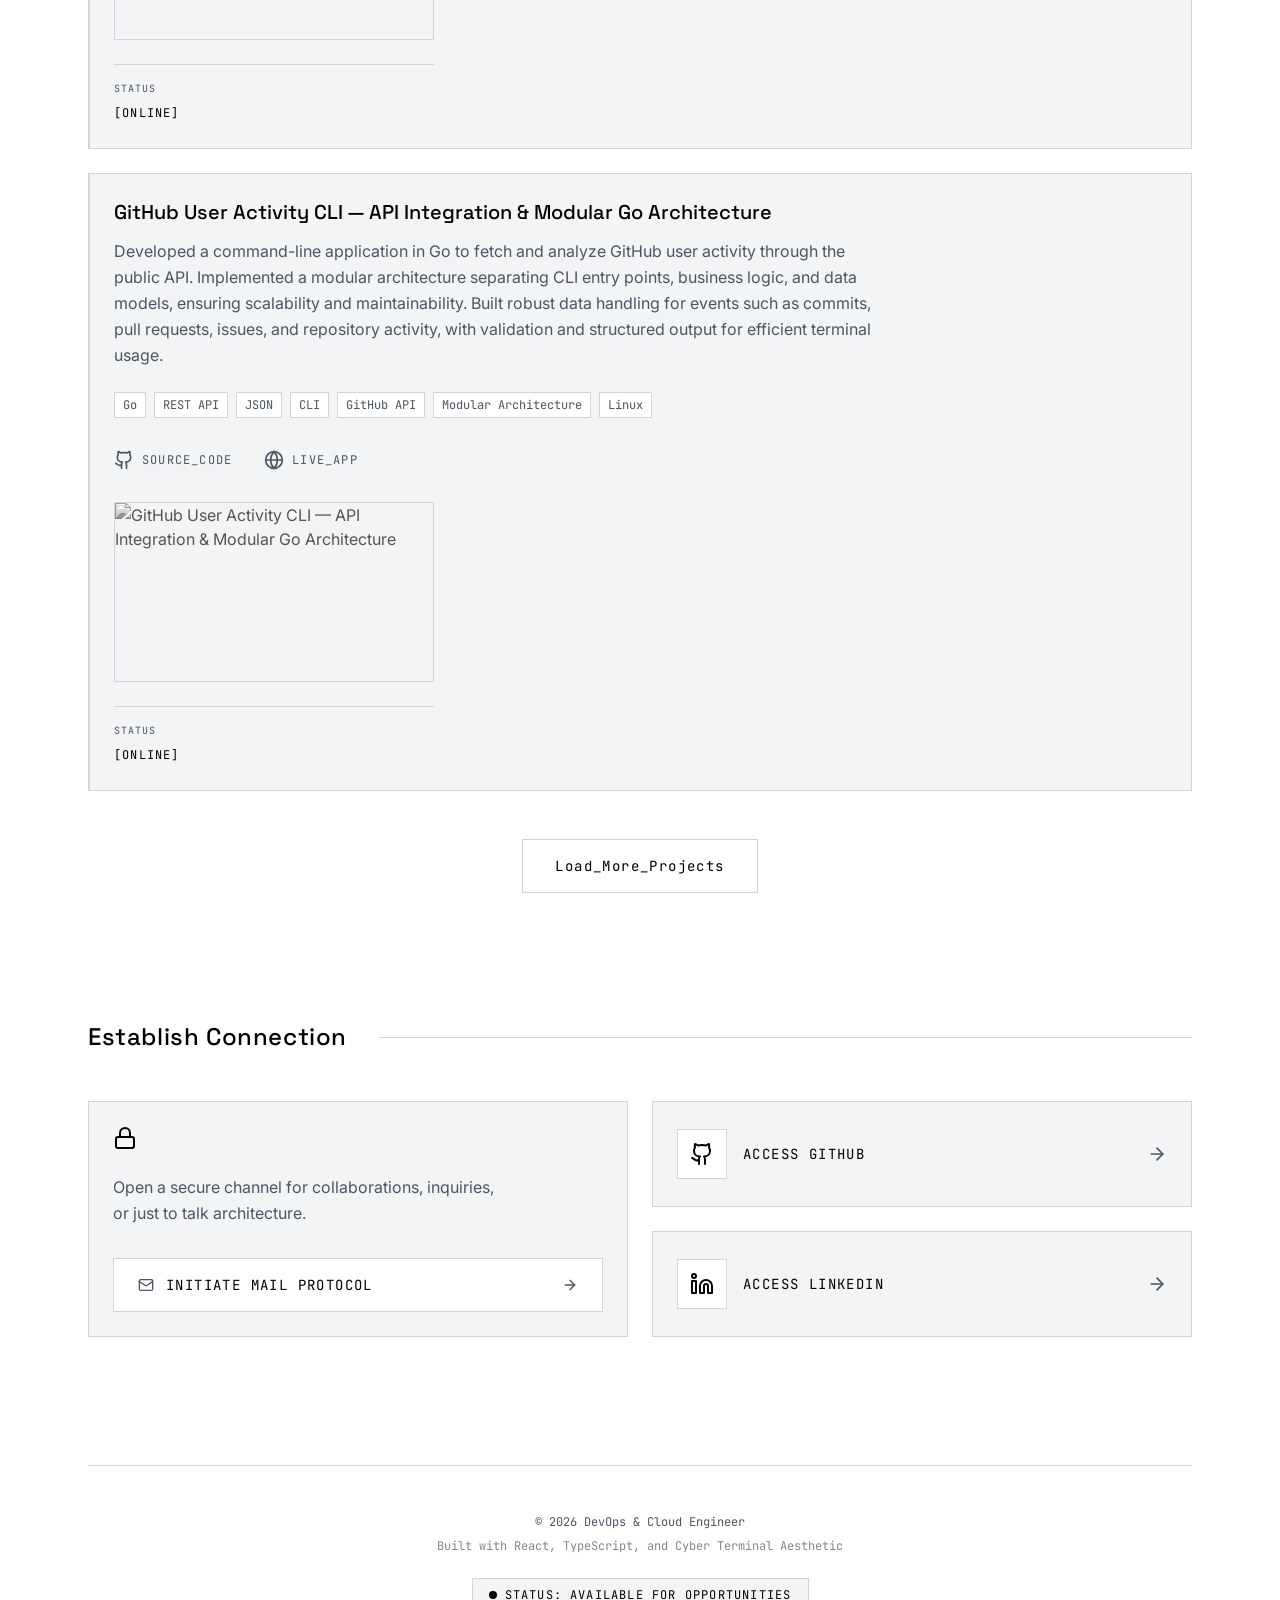
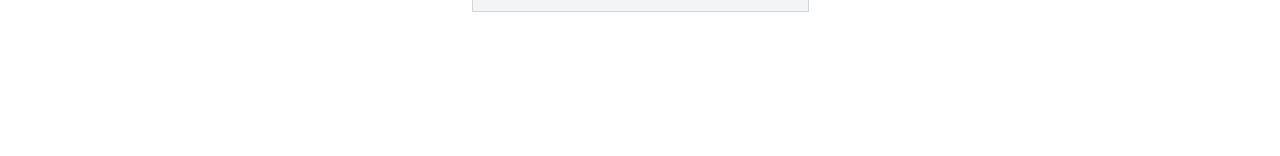
==== commit f51cad54: "portfolio update" ====
--- a/index.html
+++ b/index.html
@@ -4,11 +4,10 @@
     <meta charset="UTF-8" />
     <meta name="viewport" content="width=device-width, initial-scale=1.0" />
     <title>Manuel Joaquim - DevOps & Cloud Engineer</title>
-    <script type="module" crossorigin src="/assets/index-BKFFD-HV.js"></script>
+    <script type="module" crossorigin src="/assets/index-5-ymF7jV.js"></script>
     <link rel="stylesheet" crossorigin href="/assets/index-CWBlUi0a.css">
   </head>
   <body>
     <div id="root"></div>
   </body>
 </html>
-
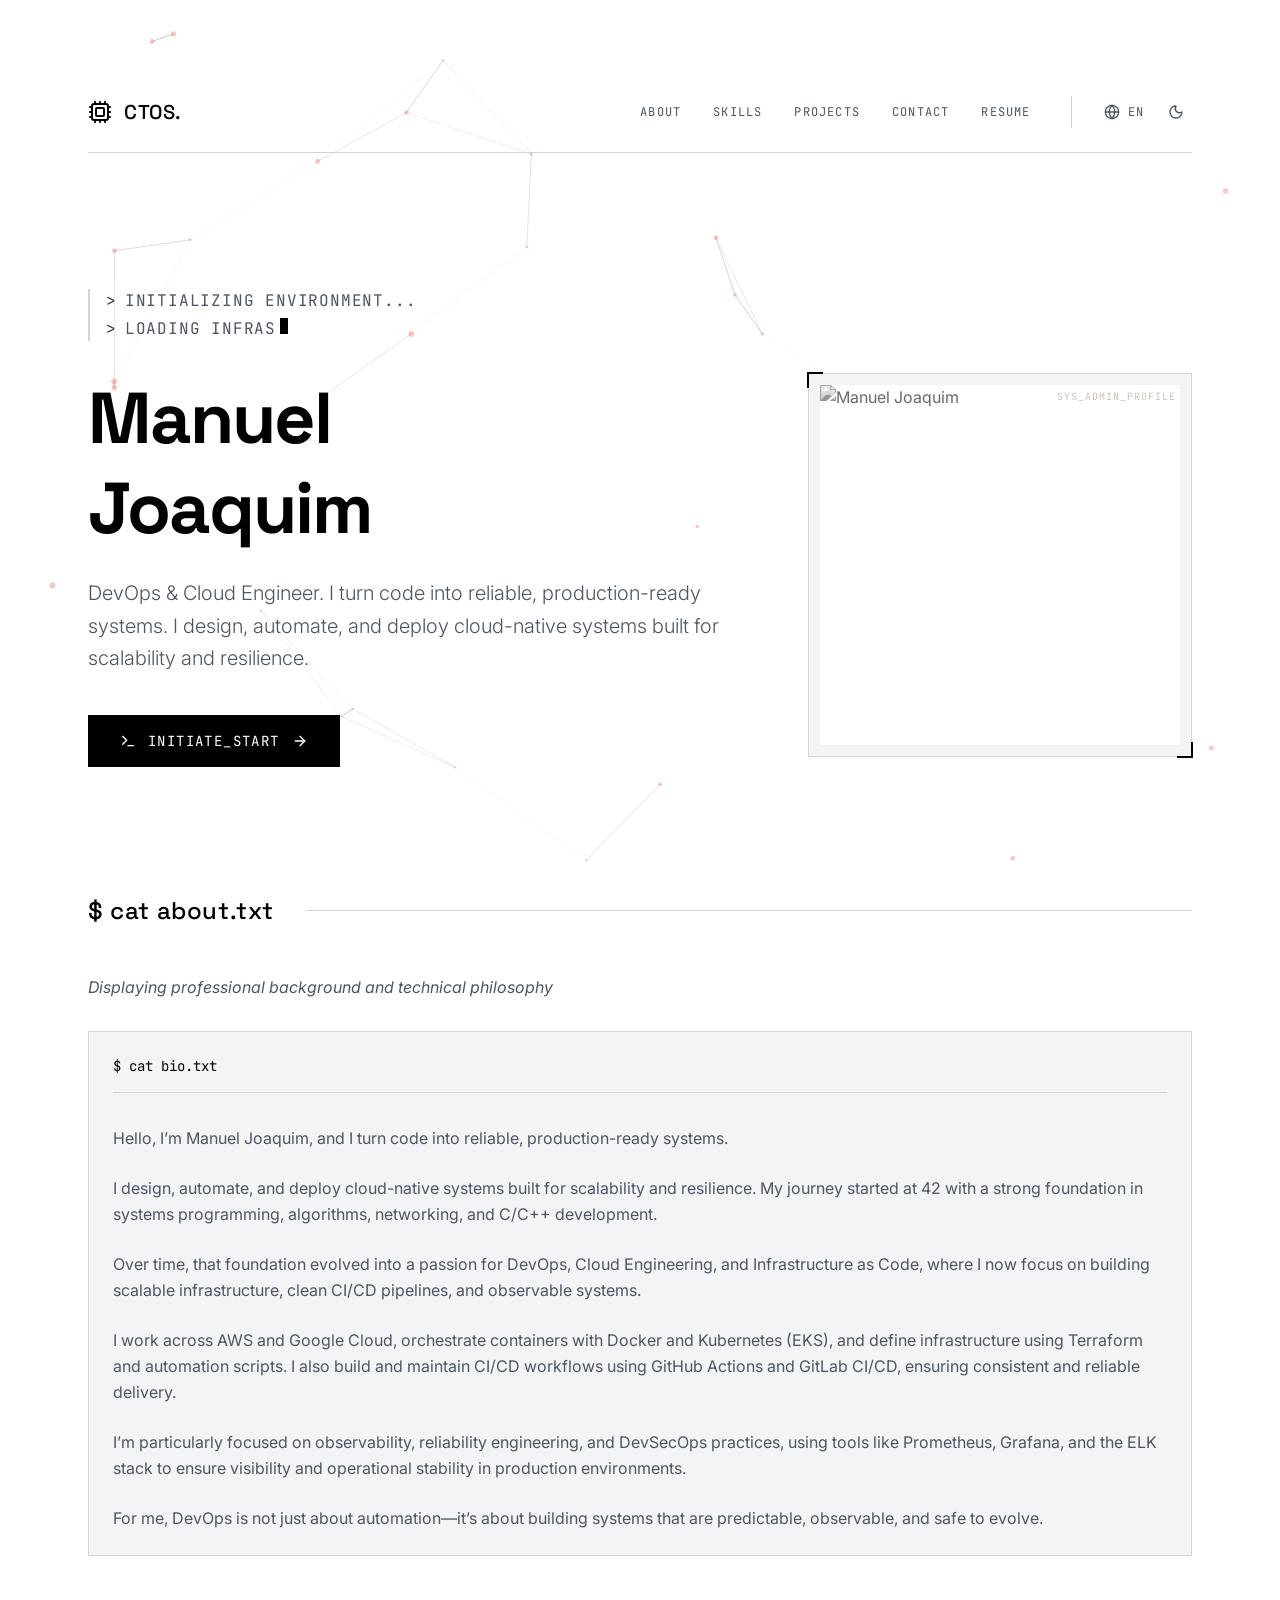
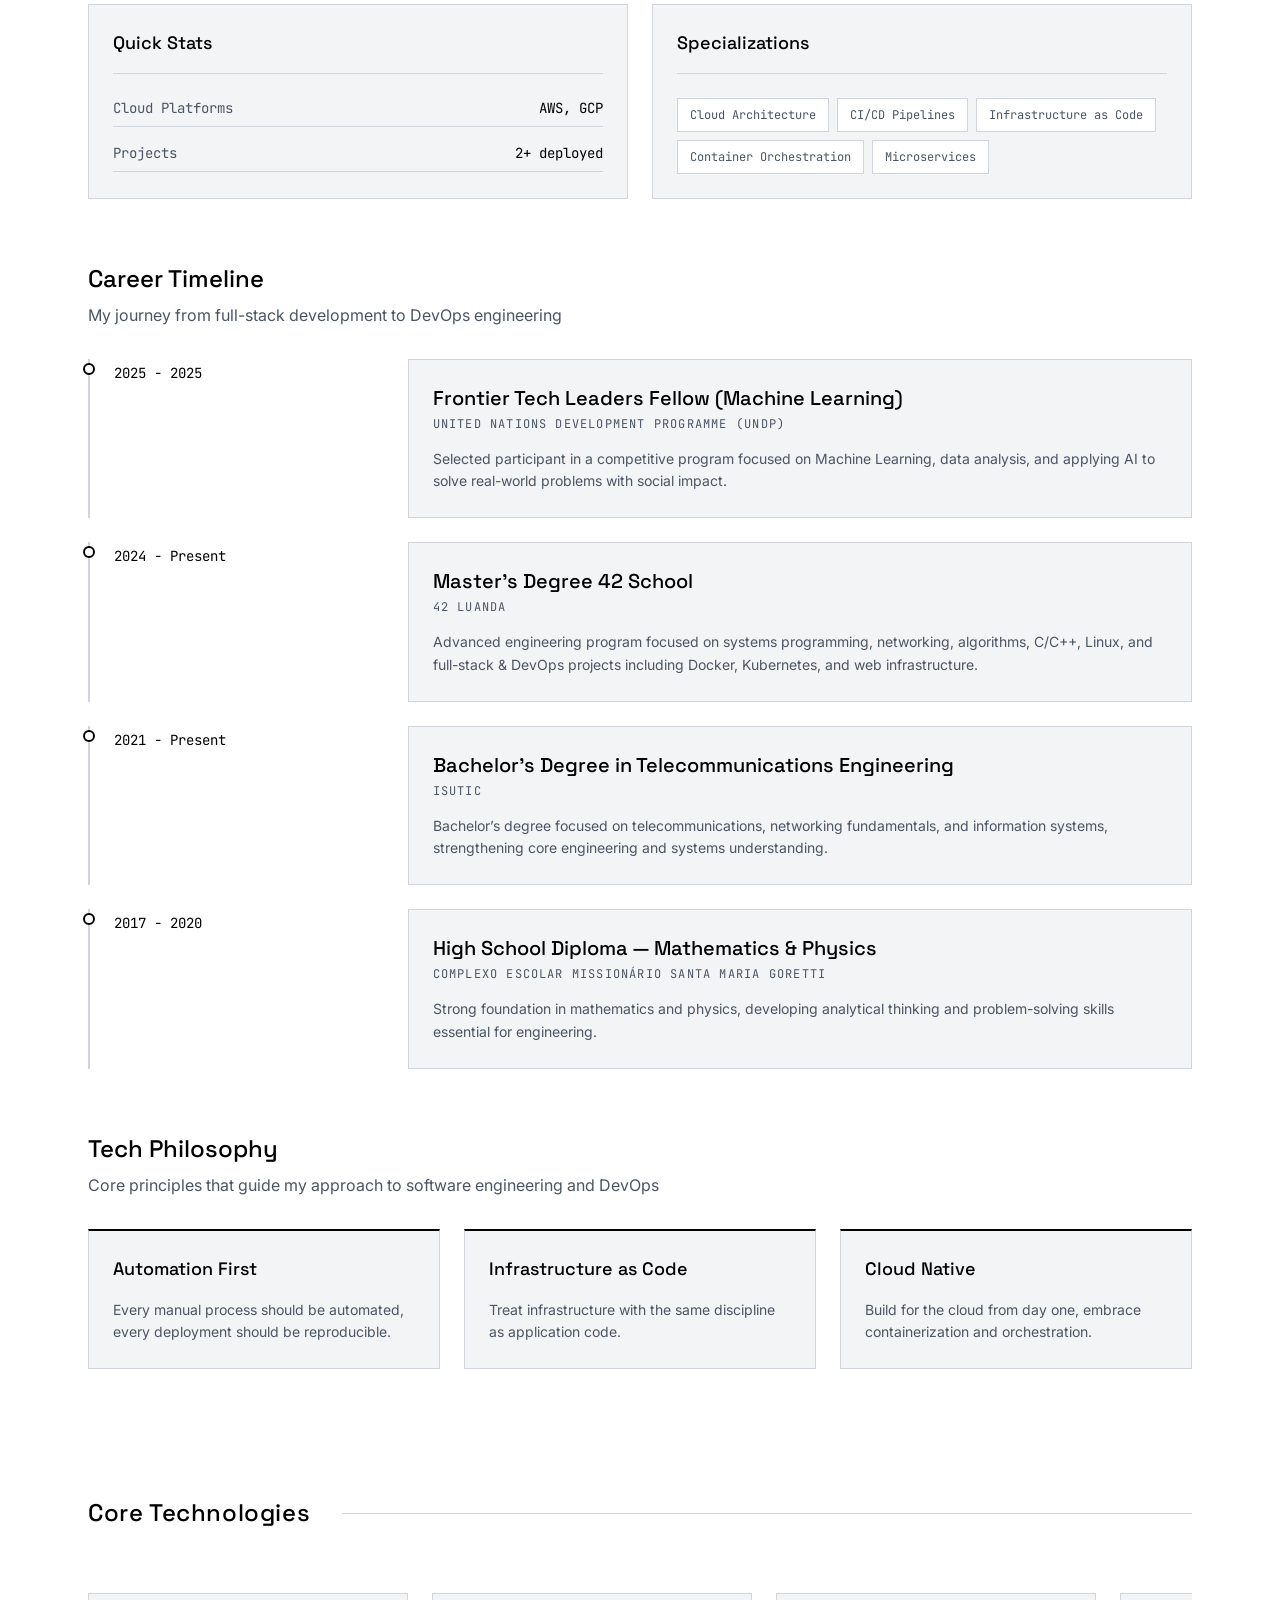
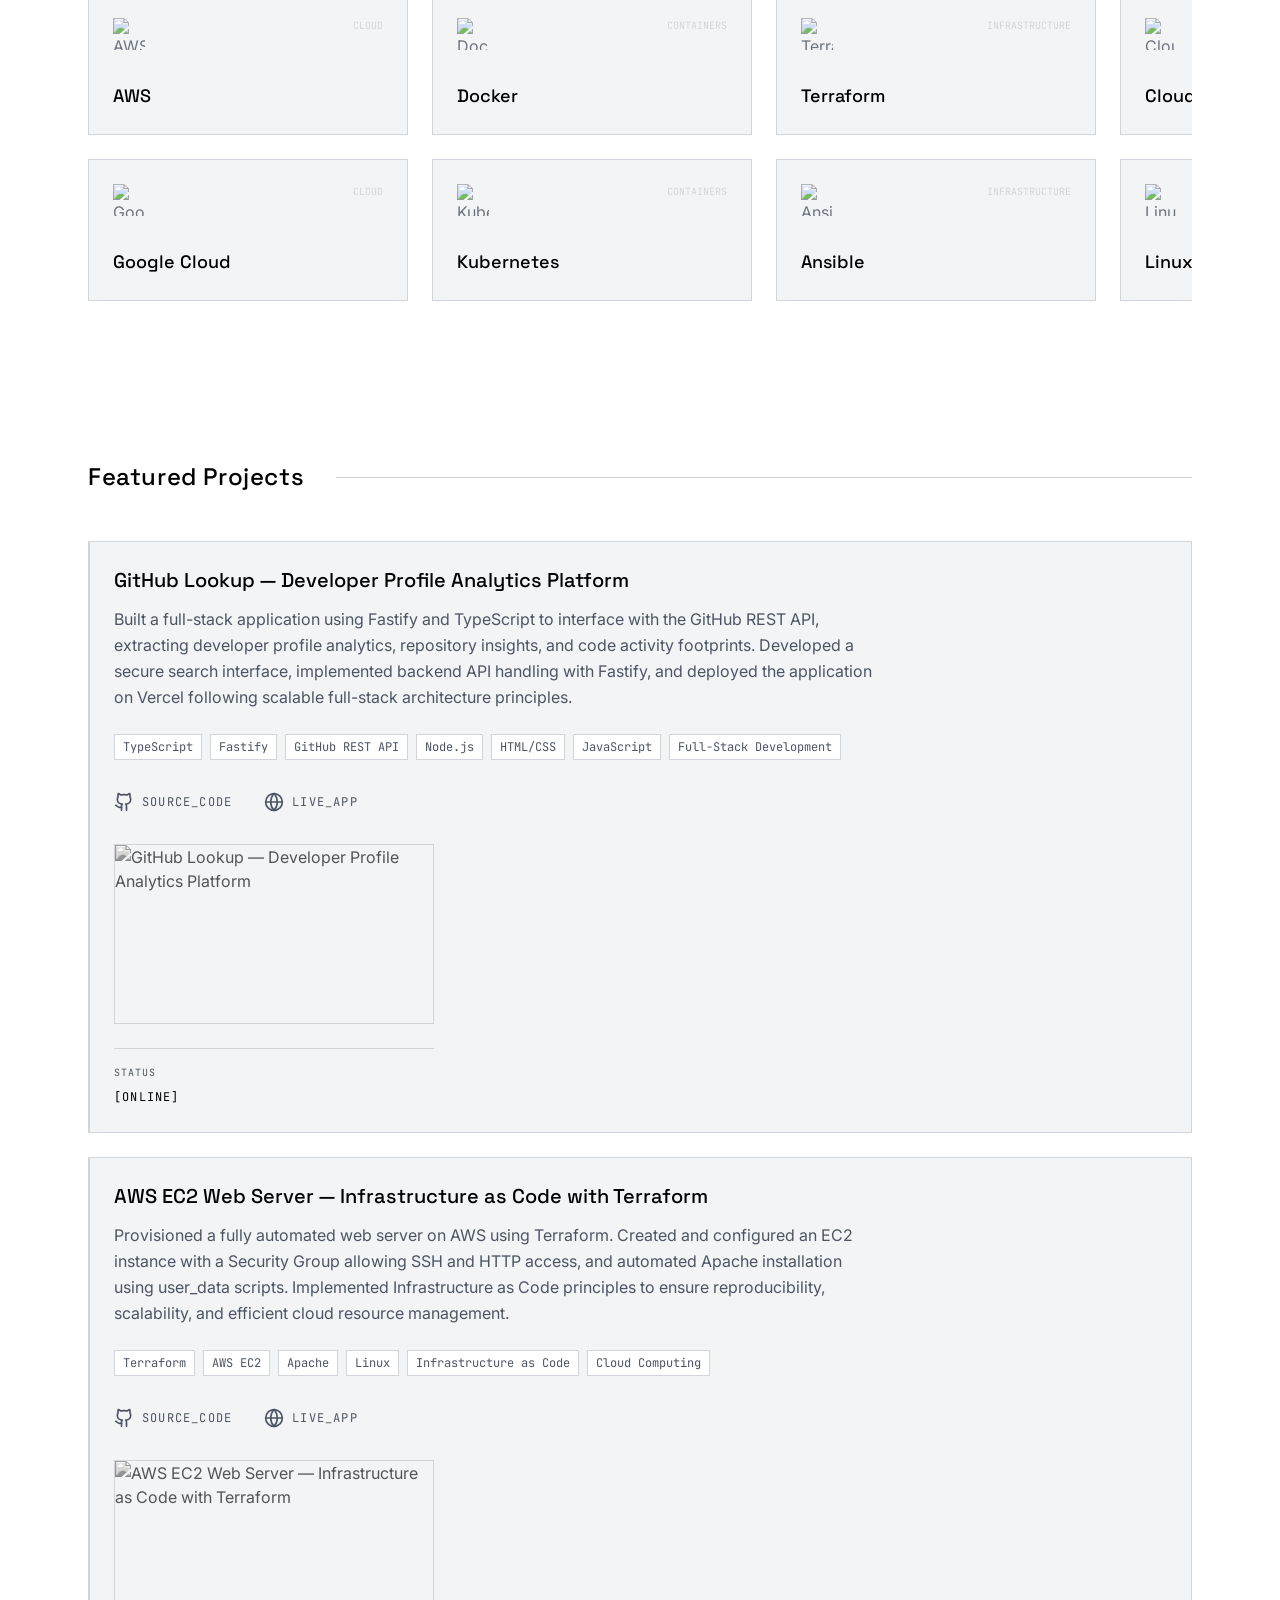
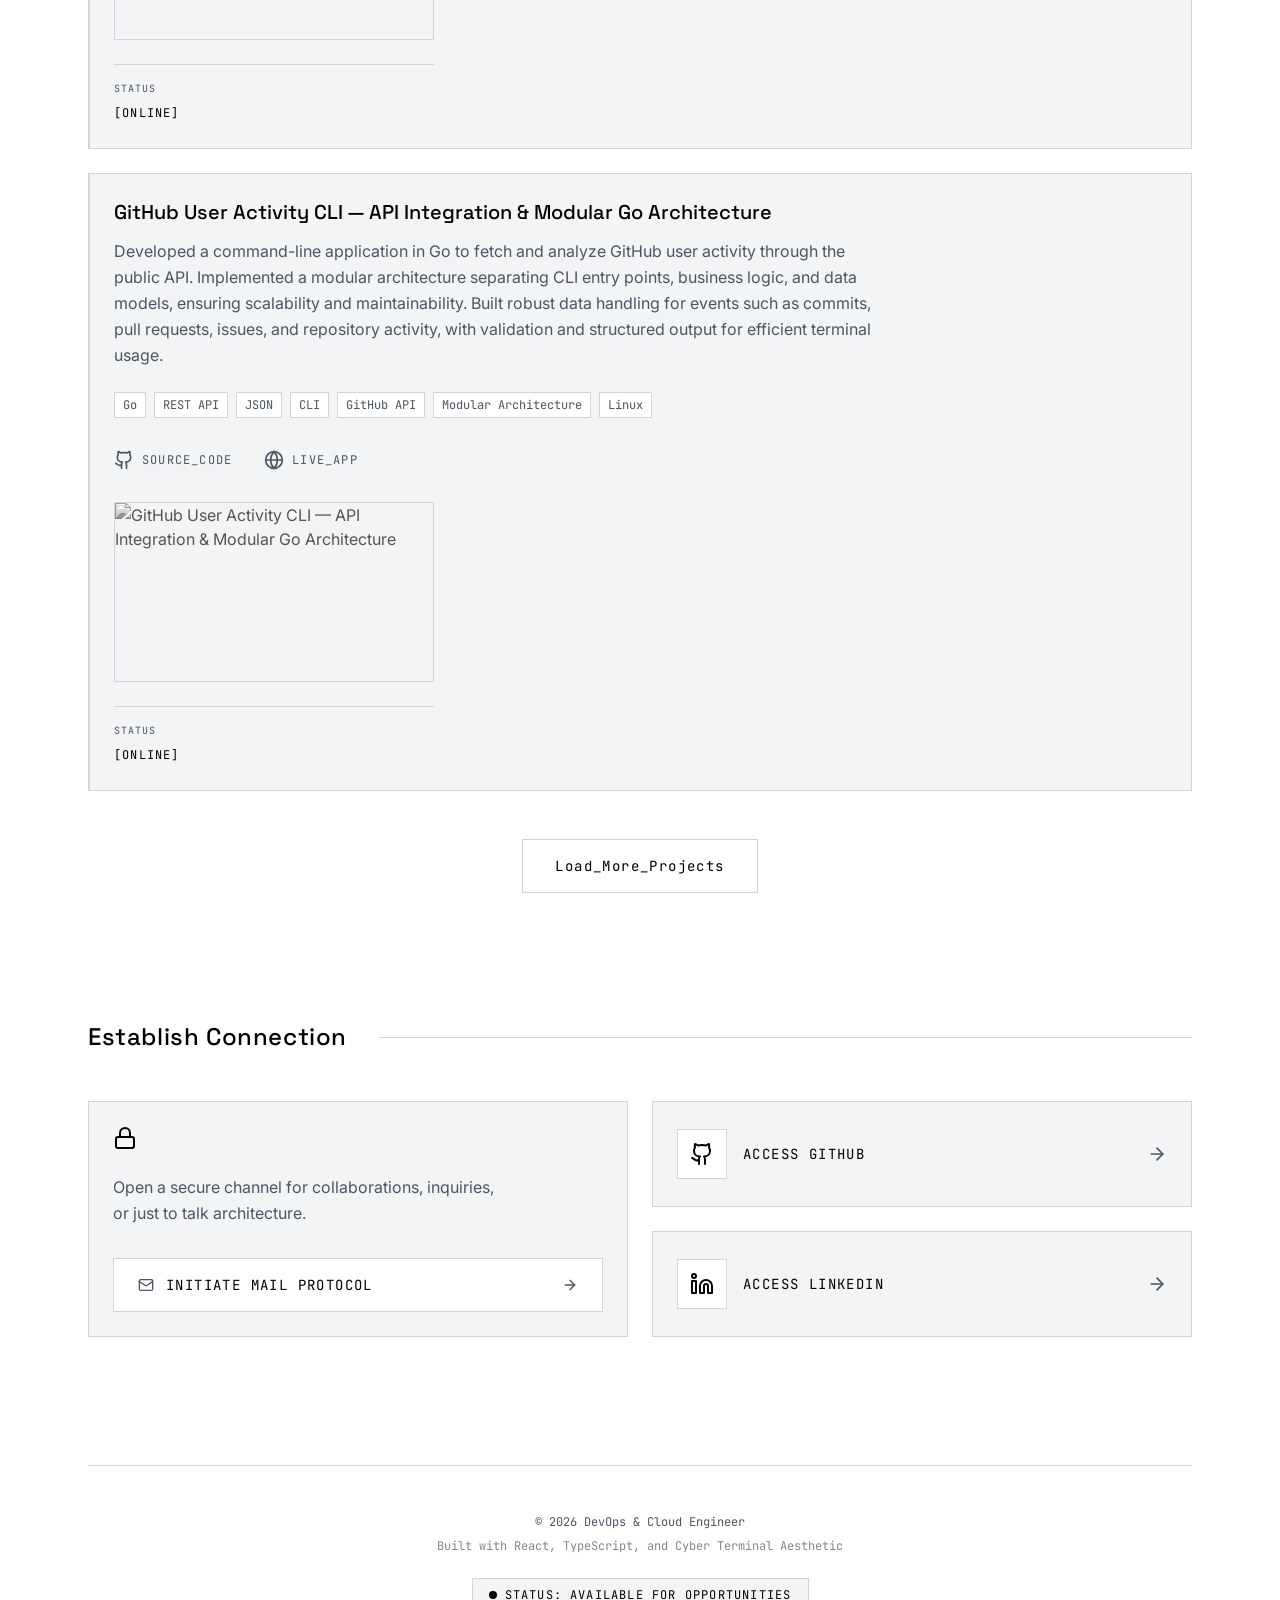
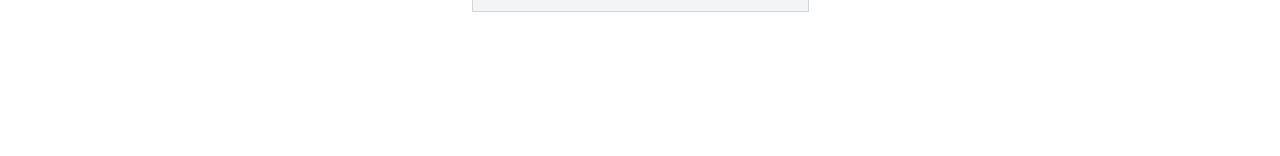
==== commit 44de8533: "add icon" ====
--- a/index.html
+++ b/index.html
@@ -3,6 +3,9 @@
   <head>
     <meta charset="UTF-8" />
     <meta name="viewport" content="width=device-width, initial-scale=1.0" />
+  
+    <link rel="icon" href="/favicon.ico" />
+  
     <title>Manuel Joaquim - DevOps & Cloud Engineer</title>
     <script type="module" crossorigin src="/assets/index-5-ymF7jV.js"></script>
     <link rel="stylesheet" crossorigin href="/assets/index-CWBlUi0a.css">
@@ -10,4 +13,4 @@
   <body>
     <div id="root"></div>
   </body>
-</html>
+</html>
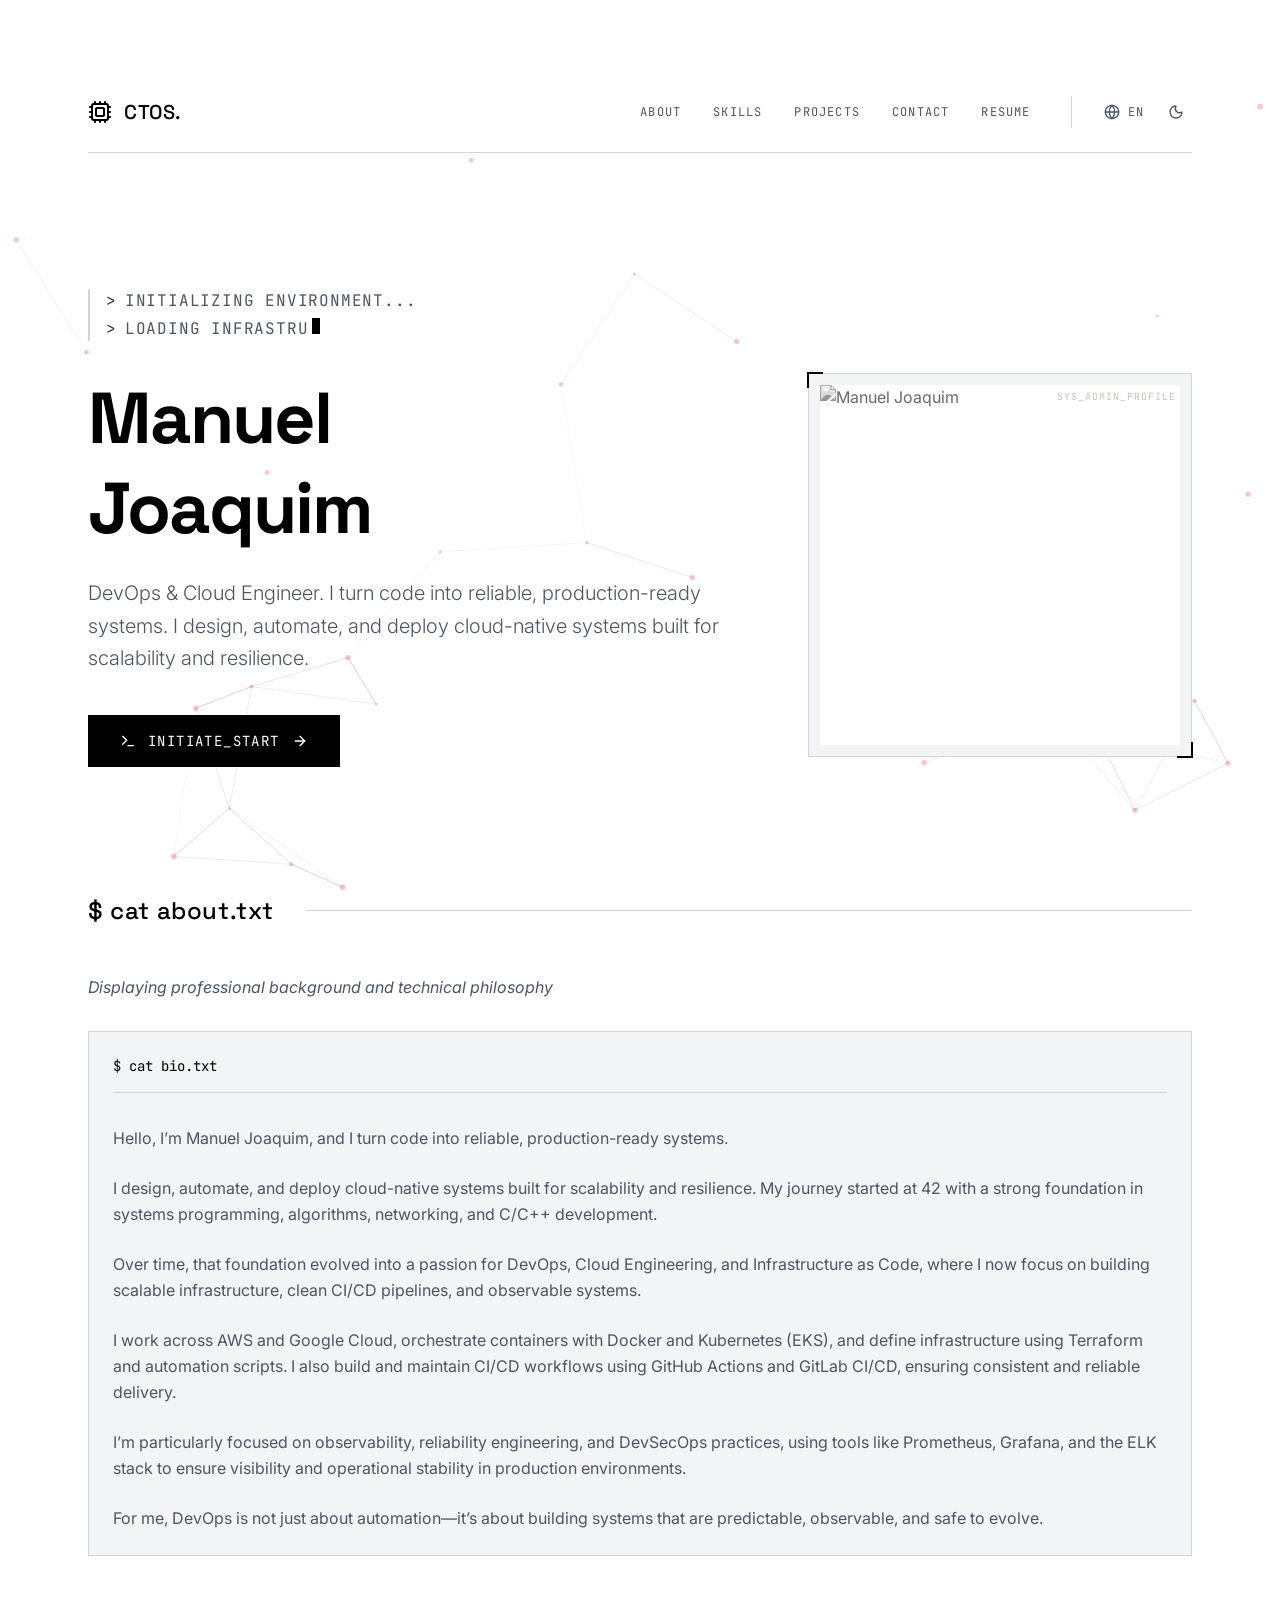
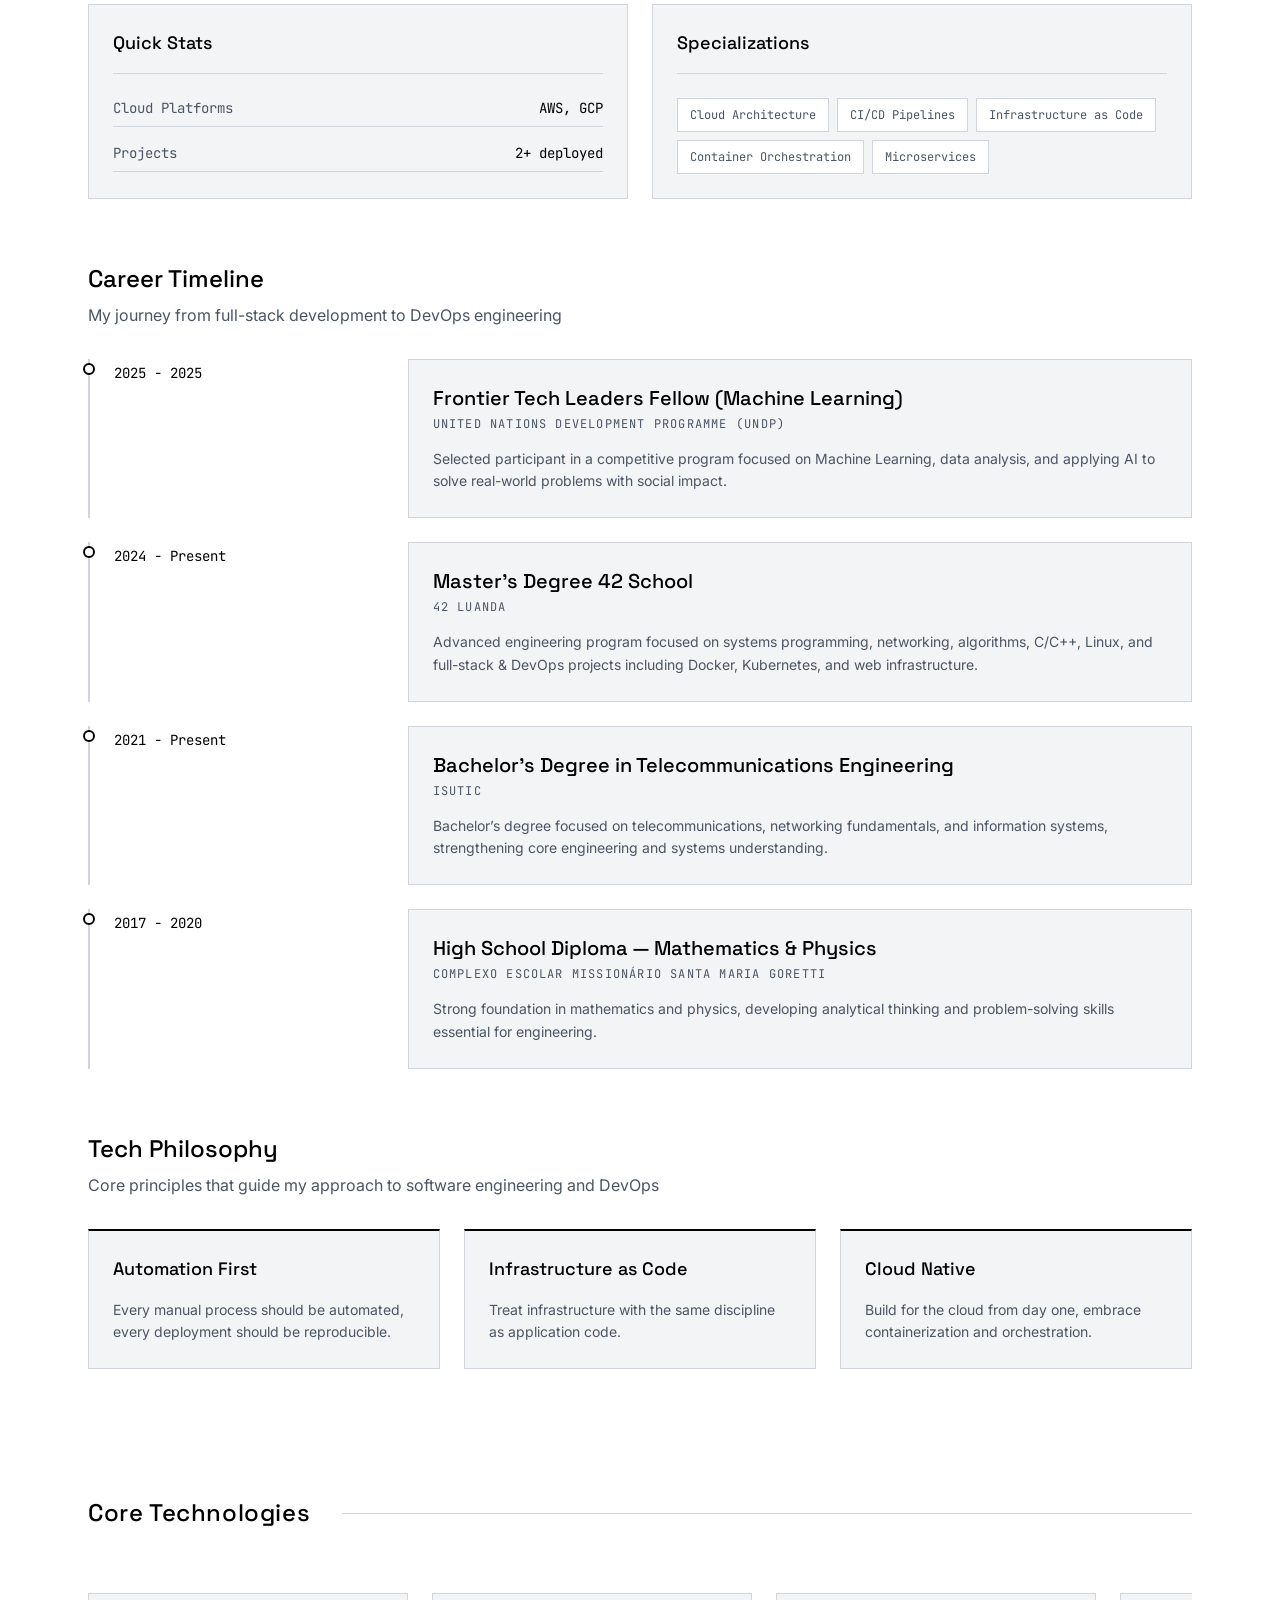
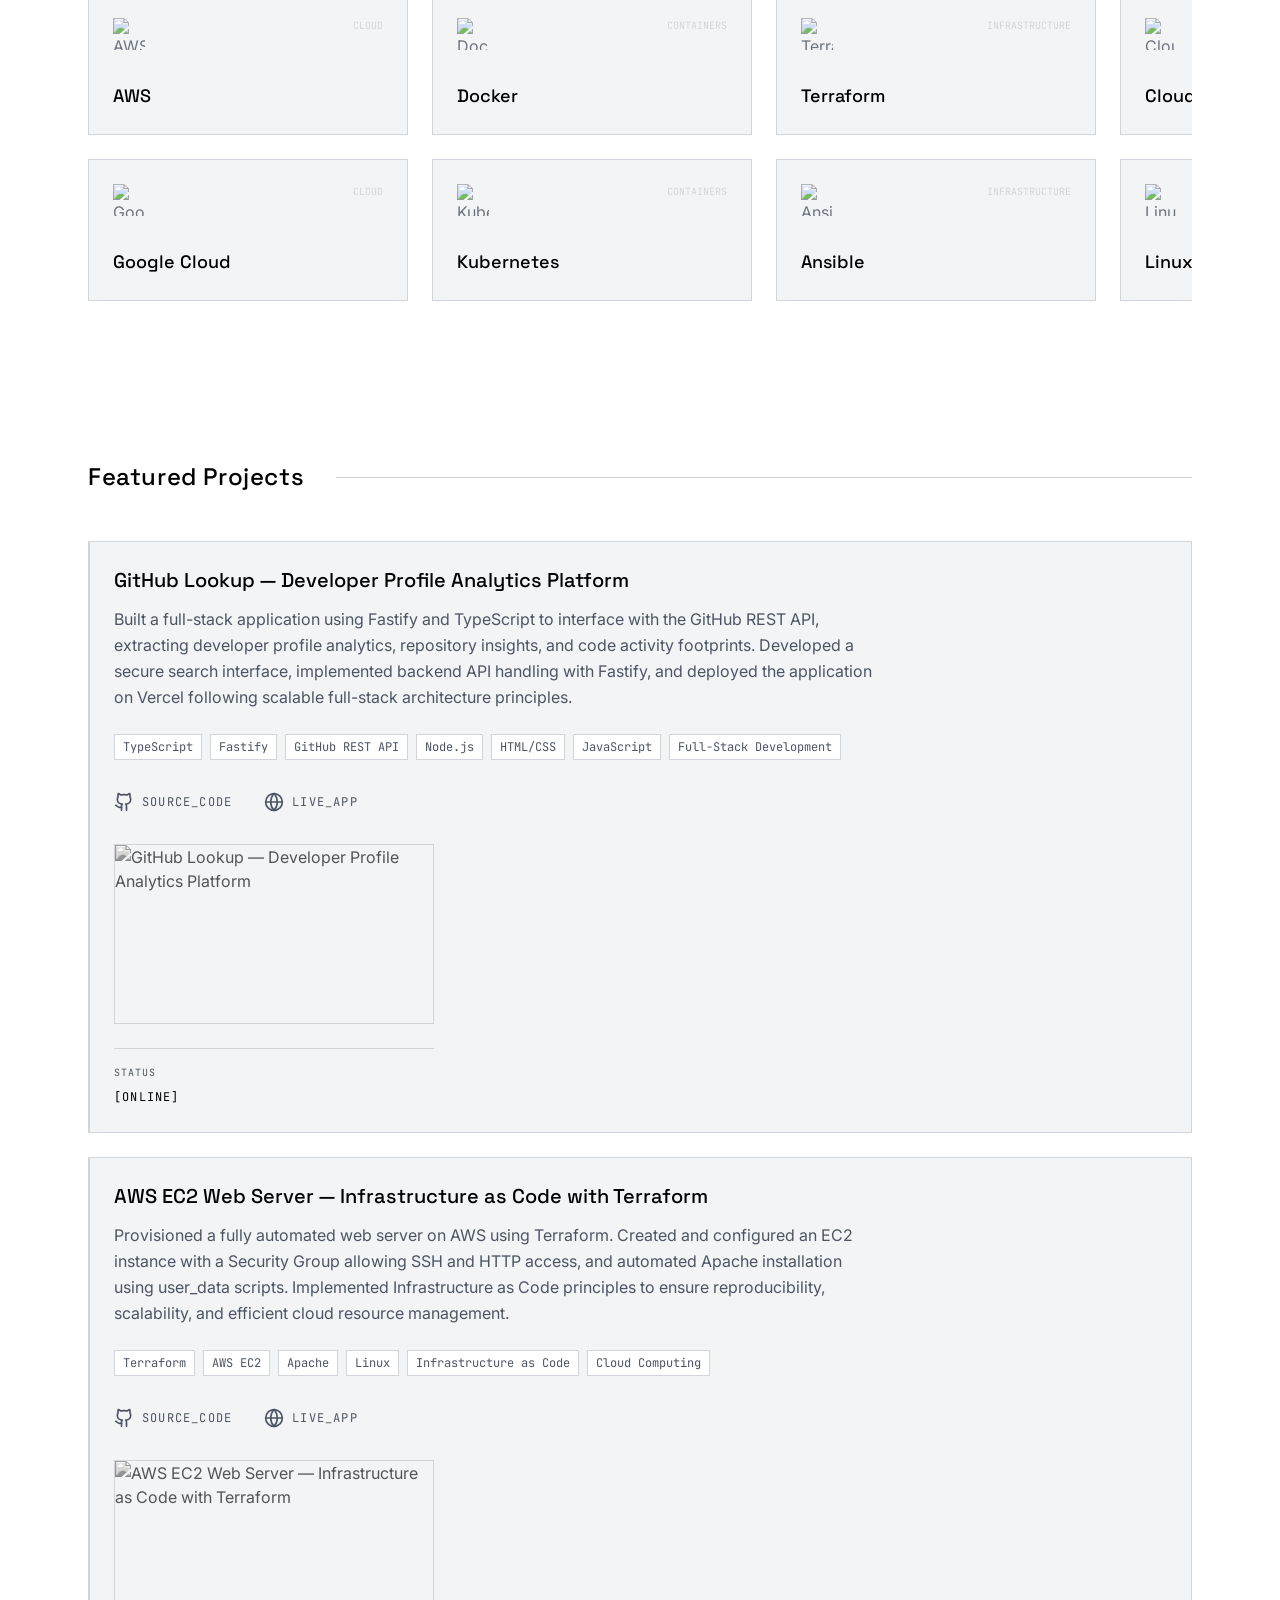
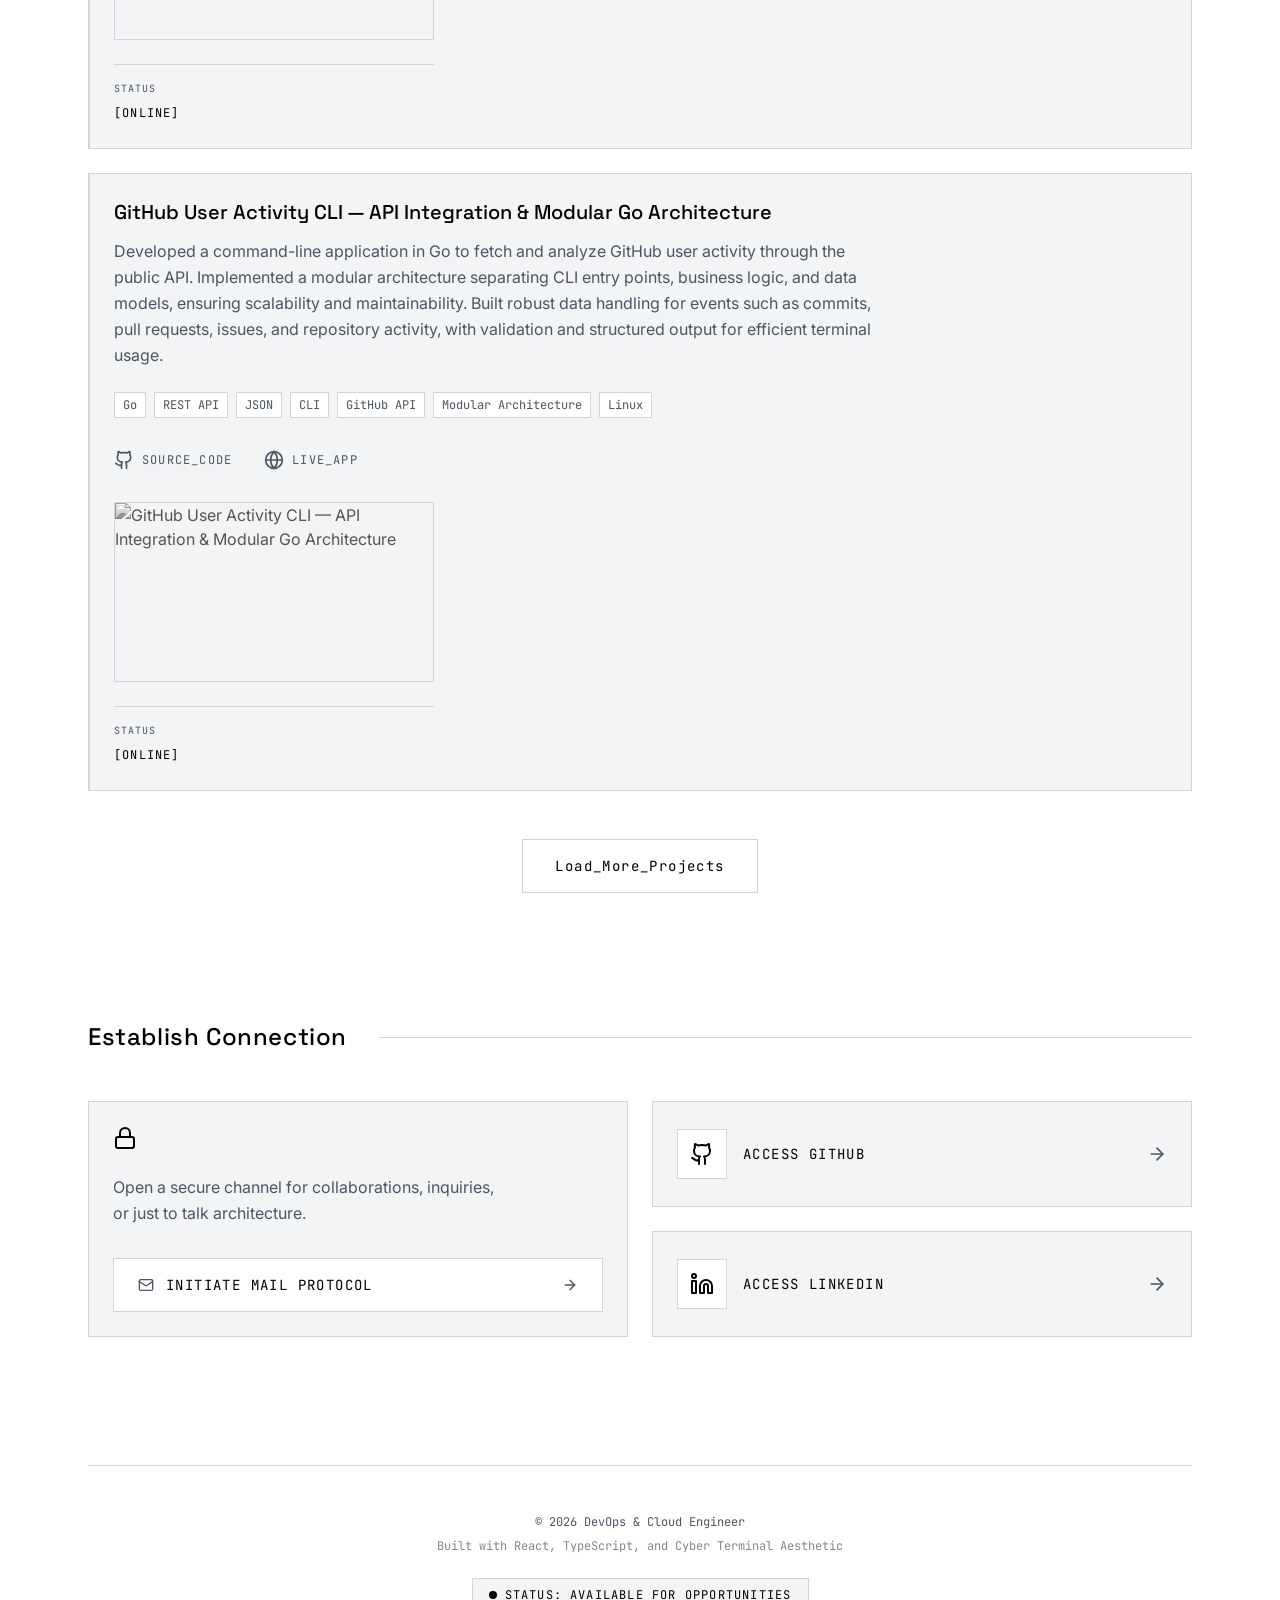
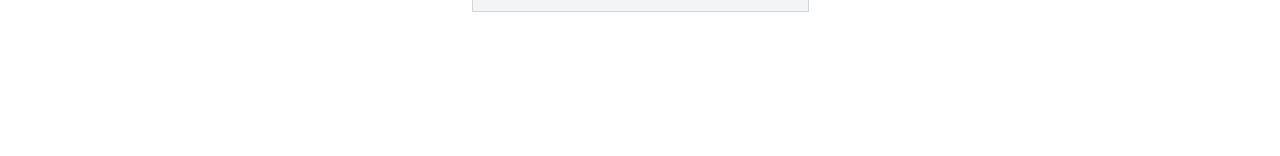
==== commit 5cbeaf01: "fix favicon path" ====
--- a/index.html
+++ b/index.html
@@ -4,8 +4,7 @@
     <meta charset="UTF-8" />
     <meta name="viewport" content="width=device-width, initial-scale=1.0" />
   
-    <link rel="icon" href="/favicon.ico" />
-  
+    <link rel="icon" href="./favicon.ico" />
     <title>Manuel Joaquim - DevOps & Cloud Engineer</title>
     <script type="module" crossorigin src="/assets/index-5-ymF7jV.js"></script>
     <link rel="stylesheet" crossorigin href="/assets/index-CWBlUi0a.css">
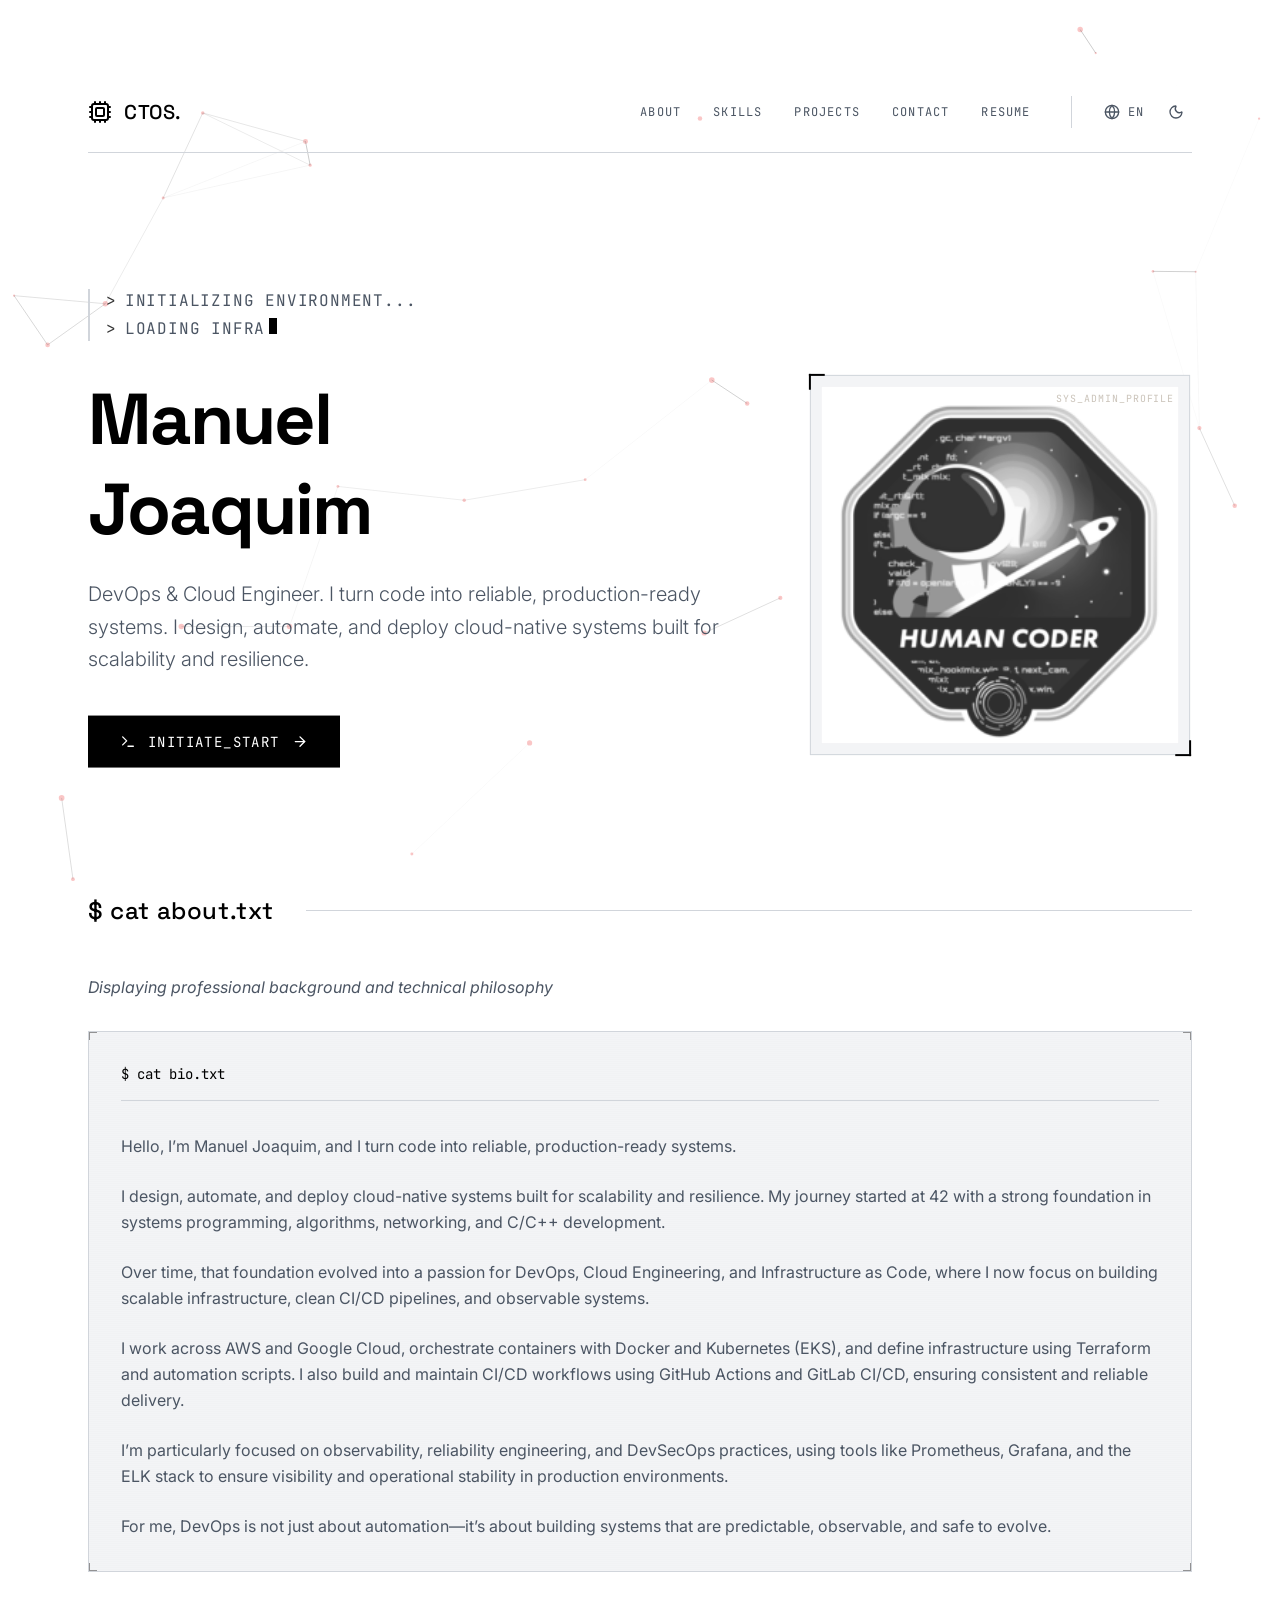
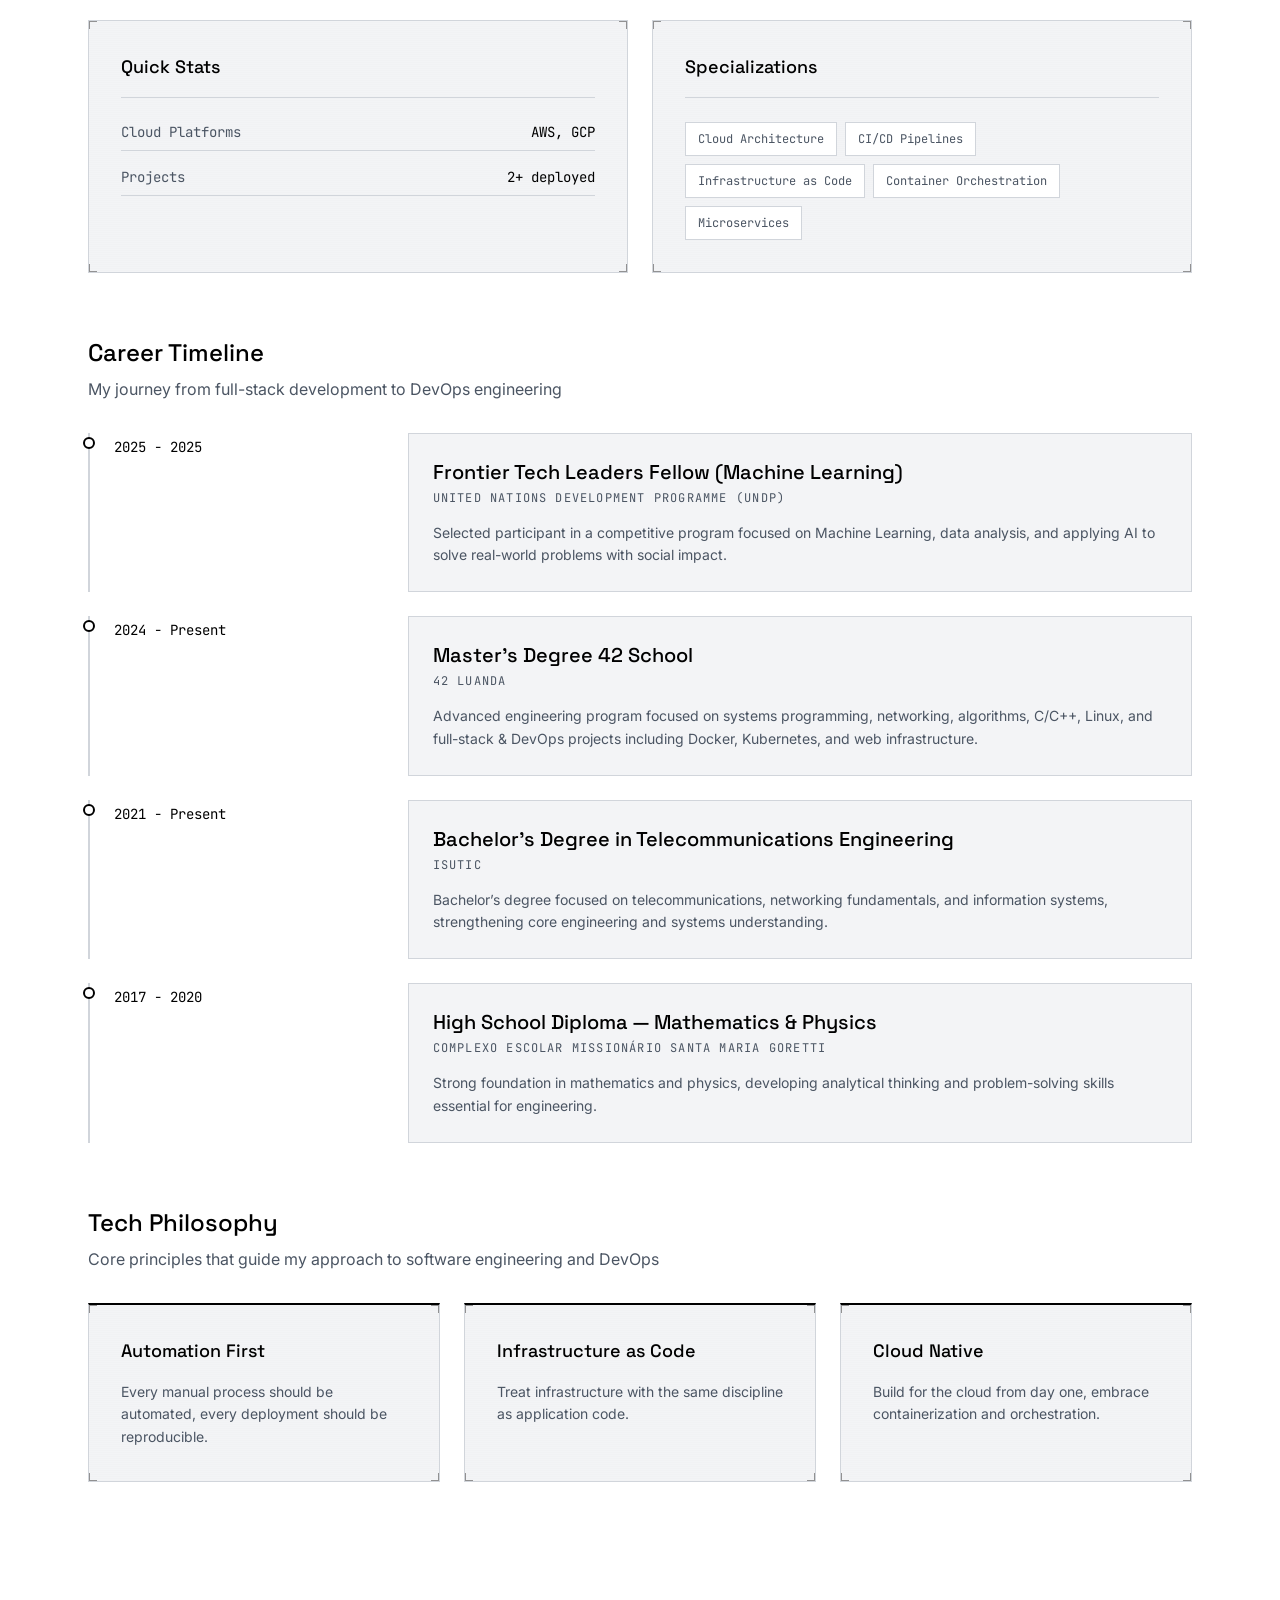
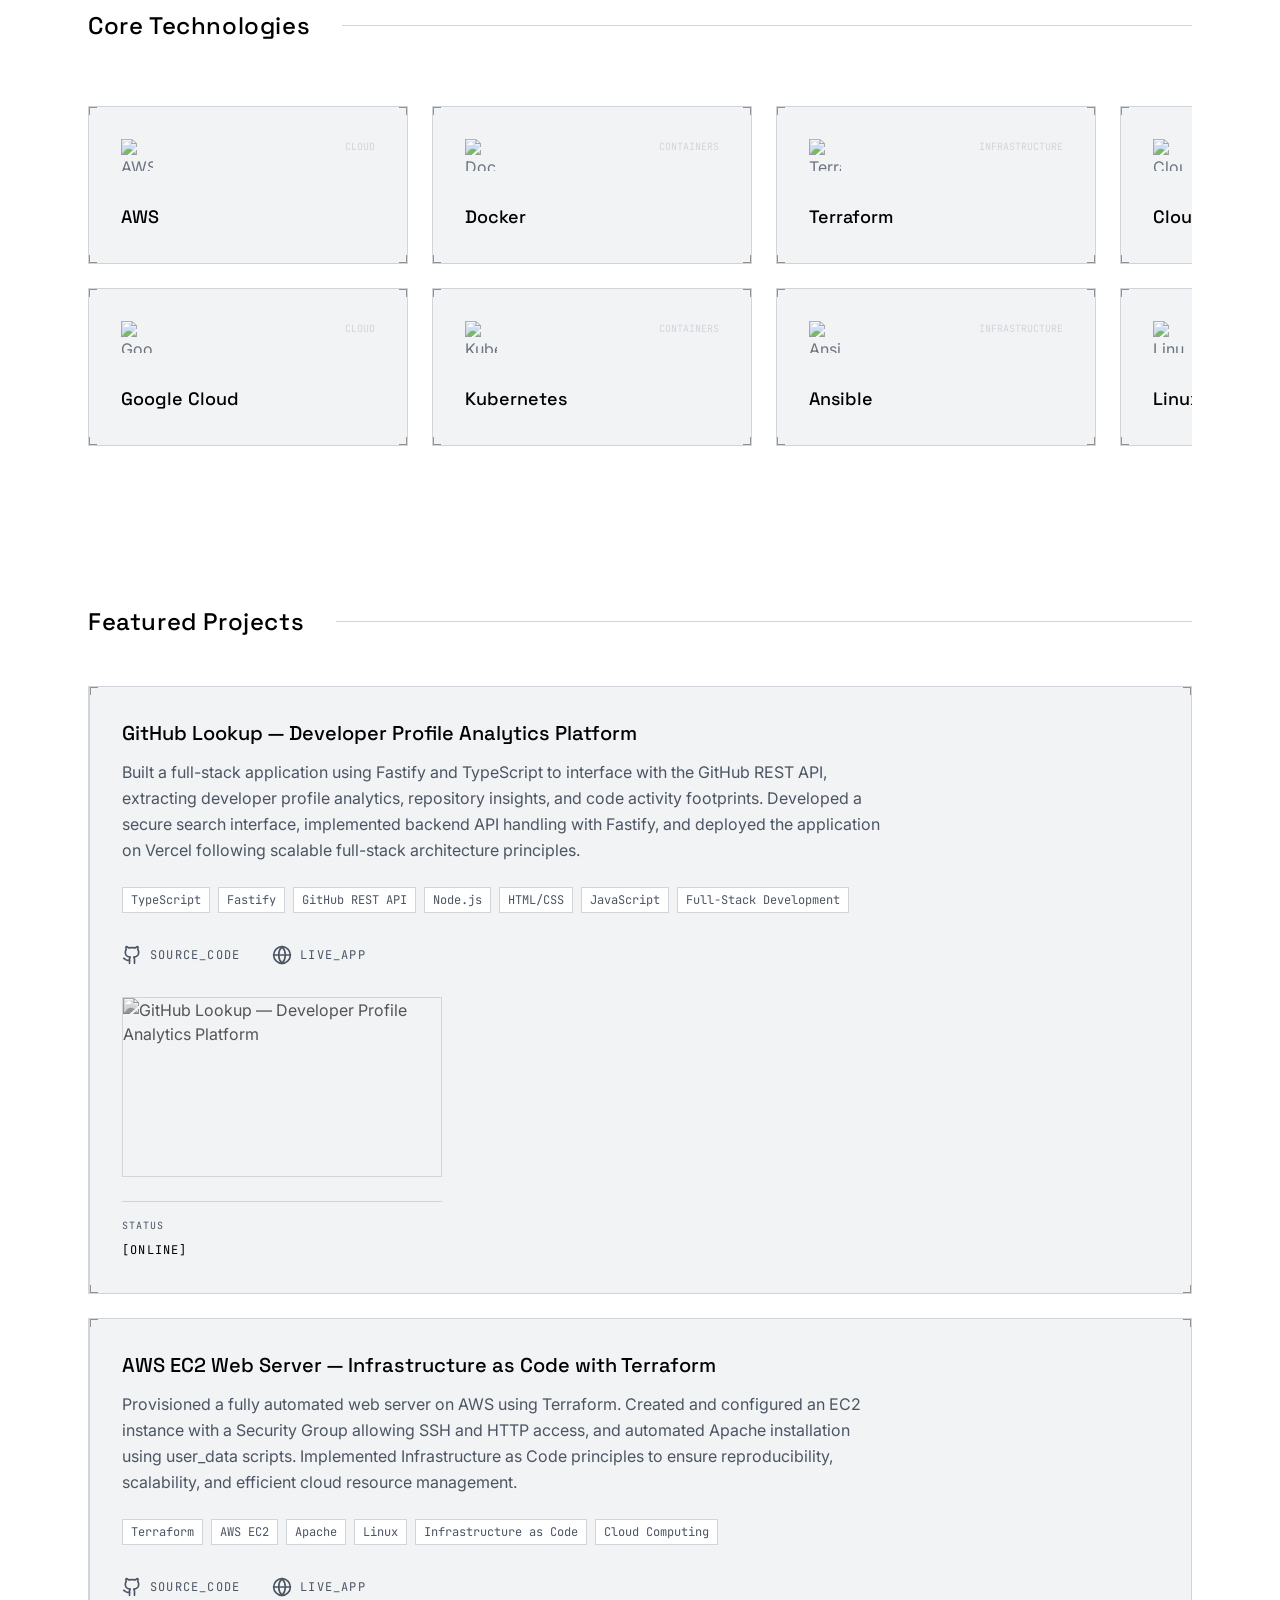
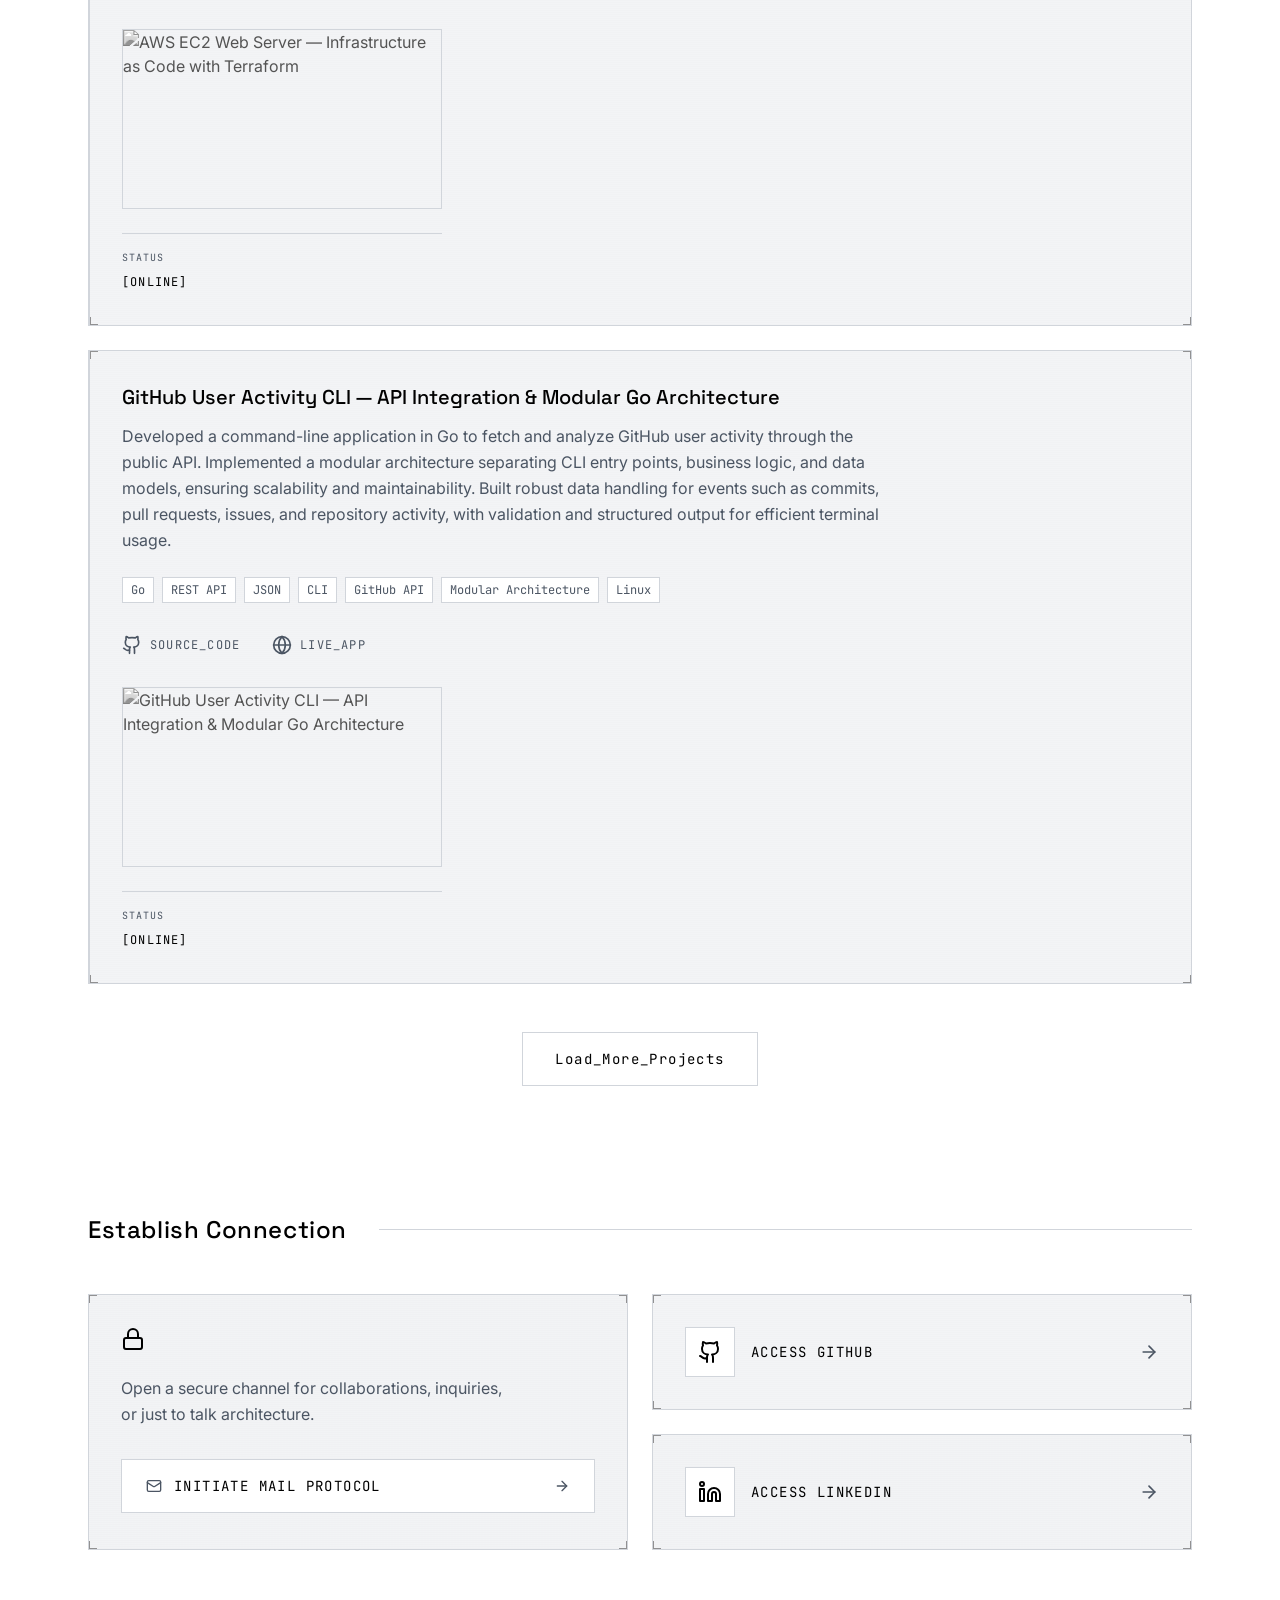
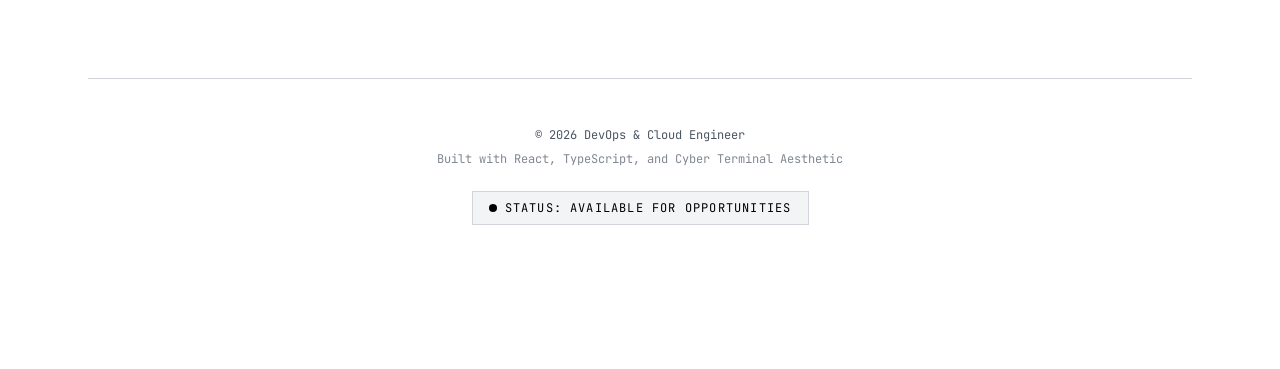
==== commit 6ade252d: "portfolio update" ====
--- a/index.html
+++ b/index.html
@@ -6,8 +6,8 @@
   
     <link rel="icon" href="./favicon.ico" />
     <title>Manuel Joaquim - DevOps & Cloud Engineer</title>
-    <script type="module" crossorigin src="/assets/index-5-ymF7jV.js"></script>
-    <link rel="stylesheet" crossorigin href="/assets/index-CWBlUi0a.css">
+    <script type="module" crossorigin src="/assets/index-D6PXLflG.js"></script>
+    <link rel="stylesheet" crossorigin href="/assets/index-C2WlRGEB.css">
   </head>
   <body>
     <div id="root"></div>
--- a/assets/index-C2WlRGEB.css
+++ b/assets/index-C2WlRGEB.css
@@ -0,0 +1 @@
+@import"https://fonts.googleapis.com/css2?family=Inter:wght@300;400;500;600&family=JetBrains+Mono:wght@400;500;700&family=Space+Grotesk:wght@400;500;600;700&display=swap";/*! tailwindcss v4.2.4 | MIT License | https://tailwindcss.com */@layer properties{@supports (((-webkit-hyphens:none)) and (not (margin-trim:inline))) or ((-moz-orient:inline) and (not (color:rgb(from red r g b)))){*,:before,:after,::backdrop{--tw-translate-x:0;--tw-translate-y:0;--tw-translate-z:0;--tw-space-y-reverse:0;--tw-border-style:solid;--tw-gradient-position:initial;--tw-gradient-from:#0000;--tw-gradient-via:#0000;--tw-gradient-to:#0000;--tw-gradient-stops:initial;--tw-gradient-via-stops:initial;--tw-gradient-from-position:0%;--tw-gradient-via-position:50%;--tw-gradient-to-position:100%;--tw-leading:initial;--tw-font-weight:initial;--tw-tracking:initial;--tw-blur:initial;--tw-brightness:initial;--tw-contrast:initial;--tw-grayscale:initial;--tw-hue-rotate:initial;--tw-invert:initial;--tw-opacity:initial;--tw-saturate:initial;--tw-sepia:initial;--tw-drop-shadow:initial;--tw-drop-shadow-color:initial;--tw-drop-shadow-alpha:100%;--tw-drop-shadow-size:initial;--tw-backdrop-blur:initial;--tw-backdrop-brightness:initial;--tw-backdrop-contrast:initial;--tw-backdrop-grayscale:initial;--tw-backdrop-hue-rotate:initial;--tw-backdrop-invert:initial;--tw-backdrop-opacity:initial;--tw-backdrop-saturate:initial;--tw-backdrop-sepia:initial;--tw-duration:initial;--tw-shadow:0 0 #0000;--tw-shadow-color:initial;--tw-shadow-alpha:100%;--tw-inset-shadow:0 0 #0000;--tw-inset-shadow-color:initial;--tw-inset-shadow-alpha:100%;--tw-ring-color:initial;--tw-ring-shadow:0 0 #0000;--tw-inset-ring-color:initial;--tw-inset-ring-shadow:0 0 #0000;--tw-ring-inset:initial;--tw-ring-offset-width:0px;--tw-ring-offset-color:#fff;--tw-ring-offset-shadow:0 0 #0000;--tw-animation-delay:0s;--tw-animation-direction:normal;--tw-animation-duration:initial;--tw-animation-fill-mode:none;--tw-animation-iteration-count:1;--tw-enter-blur:0;--tw-enter-opacity:1;--tw-enter-rotate:0;--tw-enter-scale:1;--tw-enter-translate-x:0;--tw-enter-translate-y:0;--tw-exit-blur:0;--tw-exit-opacity:1;--tw-exit-rotate:0;--tw-exit-scale:1;--tw-exit-translate-x:0;--tw-exit-translate-y:0}}}@layer theme{:root,:host{--font-sans:"Inter", ui-sans-serif, system-ui, sans-serif;--font-mono:"JetBrains Mono", ui-monospace, SFMono-Regular, monospace;--spacing:.25rem;--container-sm:24rem;--container-2xl:42rem;--container-3xl:48rem;--container-4xl:56rem;--container-6xl:72rem;--text-xs:.75rem;--text-xs--line-height:calc(1 / .75);--text-sm:.875rem;--text-sm--line-height:calc(1.25 / .875);--text-base:1rem;--text-base--line-height: 1.5 ;--text-lg:1.125rem;--text-lg--line-height:calc(1.75 / 1.125);--text-xl:1.25rem;--text-xl--line-height:calc(1.75 / 1.25);--text-2xl:1.5rem;--text-2xl--line-height:calc(2 / 1.5);--text-3xl:1.875rem;--text-3xl--line-height: 1.2 ;--text-4xl:2.25rem;--text-4xl--line-height:calc(2.5 / 2.25);--text-5xl:3rem;--text-5xl--line-height:1;--text-7xl:4.5rem;--text-7xl--line-height:1;--font-weight-light:300;--font-weight-medium:500;--font-weight-bold:700;--tracking-tight:-.025em;--tracking-wide:.025em;--tracking-wider:.05em;--tracking-widest:.1em;--leading-tight:1.25;--leading-relaxed:1.625;--animate-pulse:pulse 2s cubic-bezier(.4, 0, .6, 1) infinite;--blur-sm:8px;--aspect-video:16 / 9;--default-transition-duration:.15s;--default-transition-timing-function:cubic-bezier(.4, 0, .2, 1);--default-font-family:var(--font-sans);--default-mono-font-family:var(--font-mono);--font-display:"Space Grotesk", sans-serif;--color-primary:var(--color-primary);--color-bg:var(--color-bg);--color-surface:var(--color-surface);--color-border:var(--color-border);--color-text-main:var(--color-text-main);--color-text-muted:var(--color-text-muted)}}@layer base{*,:after,:before,::backdrop{box-sizing:border-box;border:0 solid;margin:0;padding:0}::file-selector-button{box-sizing:border-box;border:0 solid;margin:0;padding:0}html,:host{-webkit-text-size-adjust:100%;-moz-tab-size:4;tab-size:4;line-height:1.5;font-family:var(--default-font-family,ui-sans-serif, system-ui, sans-serif, "Apple Color Emoji", "Segoe UI Emoji", "Segoe UI Symbol", "Noto Color Emoji");font-feature-settings:var(--default-font-feature-settings,normal);font-variation-settings:var(--default-font-variation-settings,normal);-webkit-tap-highlight-color:transparent}hr{height:0;color:inherit;border-top-width:1px}abbr:where([title]){-webkit-text-decoration:underline dotted;text-decoration:underline dotted}h1,h2,h3,h4,h5,h6{font-size:inherit;font-weight:inherit}a{color:inherit;-webkit-text-decoration:inherit;text-decoration:inherit}b,strong{font-weight:bolder}code,kbd,samp,pre{font-family:var(--default-mono-font-family,ui-monospace, SFMono-Regular, Menlo, Monaco, Consolas, "Liberation Mono", "Courier New", monospace);font-feature-settings:var(--default-mono-font-feature-settings,normal);font-variation-settings:var(--default-mono-font-variation-settings,normal);font-size:1em}small{font-size:80%}sub,sup{vertical-align:baseline;font-size:75%;line-height:0;position:relative}sub{bottom:-.25em}sup{top:-.5em}table{text-indent:0;border-color:inherit;border-collapse:collapse}:-moz-focusring{outline:auto}progress{vertical-align:baseline}summary{display:list-item}ol,ul,menu{list-style:none}img,svg,video,canvas,audio,iframe,embed,object{vertical-align:middle;display:block}img,video{max-width:100%;height:auto}button,input,select,optgroup,textarea{font:inherit;font-feature-settings:inherit;font-variation-settings:inherit;letter-spacing:inherit;color:inherit;opacity:1;background-color:#0000;border-radius:0}::file-selector-button{font:inherit;font-feature-settings:inherit;font-variation-settings:inherit;letter-spacing:inherit;color:inherit;opacity:1;background-color:#0000;border-radius:0}:where(select:is([multiple],[size])) optgroup{font-weight:bolder}:where(select:is([multiple],[size])) optgroup option{padding-inline-start:20px}::file-selector-button{margin-inline-end:4px}::placeholder{opacity:1}@supports (not ((-webkit-appearance:-apple-pay-button))) or (contain-intrinsic-size:1px){::placeholder{color:currentColor}@supports (color:color-mix(in lab,red,red)){::placeholder{color:color-mix(in oklab,currentcolor 50%,transparent)}}}textarea{resize:vertical}::-webkit-search-decoration{-webkit-appearance:none}::-webkit-date-and-time-value{min-height:1lh;text-align:inherit}::-webkit-datetime-edit{display:inline-flex}::-webkit-datetime-edit-fields-wrapper{padding:0}::-webkit-datetime-edit{padding-block:0}::-webkit-datetime-edit-year-field{padding-block:0}::-webkit-datetime-edit-month-field{padding-block:0}::-webkit-datetime-edit-day-field{padding-block:0}::-webkit-datetime-edit-hour-field{padding-block:0}::-webkit-datetime-edit-minute-field{padding-block:0}::-webkit-datetime-edit-second-field{padding-block:0}::-webkit-datetime-edit-millisecond-field{padding-block:0}::-webkit-datetime-edit-meridiem-field{padding-block:0}:-moz-ui-invalid{box-shadow:none}button,input:where([type=button],[type=reset],[type=submit]){-webkit-appearance:button;-moz-appearance:button;appearance:button}::file-selector-button{-webkit-appearance:button;-moz-appearance:button;appearance:button}::-webkit-inner-spin-button{height:auto}::-webkit-outer-spin-button{height:auto}[hidden]:where(:not([hidden=until-found])){display:none!important}html{scroll-behavior:smooth}body{background-color:var(--color-bg);color:var(--color-text-main);-webkit-font-smoothing:antialiased;-moz-osx-font-smoothing:grayscale;transition-property:color,background-color,border-color,outline-color,text-decoration-color,fill,stroke,--tw-gradient-from,--tw-gradient-via,--tw-gradient-to;transition-timing-function:var(--tw-ease,var(--default-transition-timing-function));transition-duration:var(--tw-duration,var(--default-transition-duration));--tw-duration:.3s;transition-duration:.3s;overflow-x:hidden}}@layer components;@layer utilities{.pointer-events-none{pointer-events:none}.absolute{position:absolute}.fixed{position:fixed}.relative{position:relative}.inset-0{inset:calc(var(--spacing) * 0)}.inset-3{inset:calc(var(--spacing) * 3)}.start{inset-inline-start:var(--spacing)}.end{inset-inline-end:var(--spacing)}.-top-px{top:-1px}.top-0{top:calc(var(--spacing) * 0)}.top-1{top:calc(var(--spacing) * 1)}.top-4{top:calc(var(--spacing) * 4)}.-right-px{right:-1px}.right-0{right:calc(var(--spacing) * 0)}.right-4{right:calc(var(--spacing) * 4)}.-bottom-px{bottom:-1px}.bottom-0{bottom:calc(var(--spacing) * 0)}.-left-\[7\.5px\]{left:-7.5px}.-left-px{left:-1px}.left-0{left:calc(var(--spacing) * 0)}.z-0{z-index:0}.z-10{z-index:10}.z-20{z-index:20}.z-50{z-index:50}.container{width:100%}@media(min-width:40rem){.container{max-width:40rem}}@media(min-width:48rem){.container{max-width:48rem}}@media(min-width:64rem){.container{max-width:64rem}}@media(min-width:80rem){.container{max-width:80rem}}@media(min-width:96rem){.container{max-width:96rem}}.-mx-6{margin-inline:calc(var(--spacing) * -6)}.mx-auto{margin-inline:auto}.mt-2{margin-top:calc(var(--spacing) * 2)}.mt-4{margin-top:calc(var(--spacing) * 4)}.mt-6{margin-top:calc(var(--spacing) * 6)}.mt-8{margin-top:calc(var(--spacing) * 8)}.mt-12{margin-top:calc(var(--spacing) * 12)}.mt-16{margin-top:calc(var(--spacing) * 16)}.mr-2{margin-right:calc(var(--spacing) * 2)}.mb-1{margin-bottom:calc(var(--spacing) * 1)}.mb-2{margin-bottom:calc(var(--spacing) * 2)}.mb-3{margin-bottom:calc(var(--spacing) * 3)}.mb-4{margin-bottom:calc(var(--spacing) * 4)}.mb-6{margin-bottom:calc(var(--spacing) * 6)}.mb-8{margin-bottom:calc(var(--spacing) * 8)}.mb-10{margin-bottom:calc(var(--spacing) * 10)}.mb-12{margin-bottom:calc(var(--spacing) * 12)}.mb-16{margin-bottom:calc(var(--spacing) * 16)}.mb-24{margin-bottom:calc(var(--spacing) * 24)}.mb-32{margin-bottom:calc(var(--spacing) * 32)}.ml-1{margin-left:calc(var(--spacing) * 1)}.ml-2{margin-left:calc(var(--spacing) * 2)}.ml-4{margin-left:calc(var(--spacing) * 4)}.line-clamp-3{-webkit-line-clamp:3;-webkit-box-orient:vertical;display:-webkit-box;overflow:hidden}.block{display:block}.flex{display:flex}.grid{display:grid}.hidden{display:none}.inline-block{display:inline-block}.aspect-video{aspect-ratio:var(--aspect-video)}.h-1{height:calc(var(--spacing) * 1)}.h-2{height:calc(var(--spacing) * 2)}.h-3{height:calc(var(--spacing) * 3)}.h-4{height:calc(var(--spacing) * 4)}.h-5{height:calc(var(--spacing) * 5)}.h-6{height:calc(var(--spacing) * 6)}.h-8{height:calc(var(--spacing) * 8)}.h-80{height:calc(var(--spacing) * 80)}.h-full{height:100%}.h-px{height:1px}.max-h-\[90vh\]{max-height:90vh}.min-h-screen{min-height:100vh}.w-0{width:calc(var(--spacing) * 0)}.w-2{width:calc(var(--spacing) * 2)}.w-3{width:calc(var(--spacing) * 3)}.w-4{width:calc(var(--spacing) * 4)}.w-5{width:calc(var(--spacing) * 5)}.w-6{width:calc(var(--spacing) * 6)}.w-8{width:calc(var(--spacing) * 8)}.w-80{width:calc(var(--spacing) * 80)}.w-\[85vw\]{width:85vw}.w-fit{width:fit-content}.w-full{width:100%}.w-max{width:max-content}.max-w-2xl{max-width:var(--container-2xl)}.max-w-3xl{max-width:var(--container-3xl)}.max-w-4xl{max-width:var(--container-4xl)}.max-w-6xl{max-width:var(--container-6xl)}.max-w-none{max-width:none}.max-w-sm{max-width:var(--container-sm)}.flex-1{flex:1}.shrink-0{flex-shrink:0}.translate-x-0{--tw-translate-x:calc(var(--spacing) * 0);translate:var(--tw-translate-x) var(--tw-translate-y)}.animate-pulse{animation:var(--animate-pulse)}.cursor-pointer{cursor:pointer}.resize{resize:both}.snap-center{scroll-snap-align:center}.list-inside{list-style-position:inside}.list-disc{list-style-type:disc}.grid-flow-col{grid-auto-flow:column}.grid-rows-2{grid-template-rows:repeat(2,minmax(0,1fr))}.flex-col{flex-direction:column}.flex-wrap{flex-wrap:wrap}.items-center{align-items:center}.items-end{align-items:flex-end}.items-start{align-items:flex-start}.justify-between{justify-content:space-between}.justify-center{justify-content:center}.gap-1{gap:calc(var(--spacing) * 1)}.gap-2{gap:calc(var(--spacing) * 2)}.gap-3{gap:calc(var(--spacing) * 3)}.gap-4{gap:calc(var(--spacing) * 4)}.gap-6{gap:calc(var(--spacing) * 6)}.gap-8{gap:calc(var(--spacing) * 8)}.gap-12{gap:calc(var(--spacing) * 12)}:where(.space-y-2>:not(:last-child)){--tw-space-y-reverse:0;margin-block-start:calc(calc(var(--spacing) * 2) * var(--tw-space-y-reverse));margin-block-end:calc(calc(var(--spacing) * 2) * calc(1 - var(--tw-space-y-reverse)))}:where(.space-y-4>:not(:last-child)){--tw-space-y-reverse:0;margin-block-start:calc(calc(var(--spacing) * 4) * var(--tw-space-y-reverse));margin-block-end:calc(calc(var(--spacing) * 4) * calc(1 - var(--tw-space-y-reverse)))}:where(.space-y-6>:not(:last-child)){--tw-space-y-reverse:0;margin-block-start:calc(calc(var(--spacing) * 6) * var(--tw-space-y-reverse));margin-block-end:calc(calc(var(--spacing) * 6) * calc(1 - var(--tw-space-y-reverse)))}.truncate{text-overflow:ellipsis;white-space:nowrap;overflow:hidden}.overflow-hidden{overflow:hidden}.overflow-x-auto{overflow-x:auto}.overflow-y-auto{overflow-y:auto}.scroll-smooth{scroll-behavior:smooth}.rounded{border-radius:.25rem}.rounded-full{border-radius:3.40282e38px}.border{border-style:var(--tw-border-style);border-width:1px}.border-2{border-style:var(--tw-border-style);border-width:2px}.border-t{border-top-style:var(--tw-border-style);border-top-width:1px}.border-t-2{border-top-style:var(--tw-border-style);border-top-width:2px}.border-r{border-right-style:var(--tw-border-style);border-right-width:1px}.border-r-2{border-right-style:var(--tw-border-style);border-right-width:2px}.border-b{border-bottom-style:var(--tw-border-style);border-bottom-width:1px}.border-b-2{border-bottom-style:var(--tw-border-style);border-bottom-width:2px}.border-l{border-left-style:var(--tw-border-style);border-left-width:1px}.border-l-2{border-left-style:var(--tw-border-style);border-left-width:2px}.border-border{border-color:var(--color-border)}.border-primary,.border-primary\/40{border-color:var(--color-primary)}@supports (color:color-mix(in lab,red,red)){.border-primary\/40{border-color:color-mix(in oklab,var(--color-primary) 40%,transparent)}}.border-t-primary{border-top-color:var(--color-primary)}.bg-bg,.bg-bg\/80{background-color:var(--color-bg)}@supports (color:color-mix(in lab,red,red)){.bg-bg\/80{background-color:color-mix(in oklab,var(--color-bg) 80%,transparent)}}.bg-border{background-color:var(--color-border)}.bg-primary,.bg-primary\/10{background-color:var(--color-primary)}@supports (color:color-mix(in lab,red,red)){.bg-primary\/10{background-color:color-mix(in oklab,var(--color-primary) 10%,transparent)}}.bg-surface{background-color:var(--color-surface)}.bg-\[linear-gradient\(rgba\(18\,16\,16\,0\)_50\%\,rgba\(0\,0\,0\,0\.25\)_50\%\)\,linear-gradient\(90deg\,rgba\(255\,0\,0\,0\.06\)\,rgba\(0\,255\,0\,0\.02\)\,rgba\(0\,0\,255\,0\.06\)\)\]{background-image:linear-gradient(#12101000 50%,#00000040 50%),linear-gradient(90deg,#ff00000f,#00ff0005,#0000ff0f)}.bg-\[radial-gradient\(ellipse_at_center\,_var\(--tw-gradient-stops\)\)\]{background-image:radial-gradient(ellipse at center,var(--tw-gradient-stops))}.from-transparent{--tw-gradient-from:transparent;--tw-gradient-stops:var(--tw-gradient-via-stops,var(--tw-gradient-position), var(--tw-gradient-from) var(--tw-gradient-from-position), var(--tw-gradient-to) var(--tw-gradient-to-position))}.to-bg{--tw-gradient-to:var(--color-bg);--tw-gradient-stops:var(--tw-gradient-via-stops,var(--tw-gradient-position), var(--tw-gradient-from) var(--tw-gradient-from-position), var(--tw-gradient-to) var(--tw-gradient-to-position))}.bg-\[length\:100\%_2px\,3px_100\%\]{background-size:100% 2px,3px 100%}.object-contain{object-fit:contain}.object-cover{object-fit:cover}.p-2{padding:calc(var(--spacing) * 2)}.p-3{padding:calc(var(--spacing) * 3)}.p-4{padding:calc(var(--spacing) * 4)}.p-6{padding:calc(var(--spacing) * 6)}.p-8{padding:calc(var(--spacing) * 8)}.px-2{padding-inline:calc(var(--spacing) * 2)}.px-3{padding-inline:calc(var(--spacing) * 3)}.px-4{padding-inline:calc(var(--spacing) * 4)}.px-6{padding-inline:calc(var(--spacing) * 6)}.px-8{padding-inline:calc(var(--spacing) * 8)}.py-1{padding-block:calc(var(--spacing) * 1)}.py-2{padding-block:calc(var(--spacing) * 2)}.py-4{padding-block:calc(var(--spacing) * 4)}.py-12{padding-block:calc(var(--spacing) * 12)}.pt-1{padding-top:calc(var(--spacing) * 1)}.pt-4{padding-top:calc(var(--spacing) * 4)}.pt-10{padding-top:calc(var(--spacing) * 10)}.pt-12{padding-top:calc(var(--spacing) * 12)}.pr-4{padding-right:calc(var(--spacing) * 4)}.pb-2{padding-bottom:calc(var(--spacing) * 2)}.pb-4{padding-bottom:calc(var(--spacing) * 4)}.pb-6{padding-bottom:calc(var(--spacing) * 6)}.pb-8{padding-bottom:calc(var(--spacing) * 8)}.pb-12{padding-bottom:calc(var(--spacing) * 12)}.pl-4{padding-left:calc(var(--spacing) * 4)}.pl-6{padding-left:calc(var(--spacing) * 6)}.text-center{text-align:center}.text-left{text-align:left}.font-display{font-family:var(--font-display)}.font-mono{font-family:var(--font-mono)}.font-sans{font-family:var(--font-sans)}.text-2xl{font-size:var(--text-2xl);line-height:var(--tw-leading,var(--text-2xl--line-height))}.text-3xl{font-size:var(--text-3xl);line-height:var(--tw-leading,var(--text-3xl--line-height))}.text-4xl{font-size:var(--text-4xl);line-height:var(--tw-leading,var(--text-4xl--line-height))}.text-5xl{font-size:var(--text-5xl);line-height:var(--tw-leading,var(--text-5xl--line-height))}.text-base{font-size:var(--text-base);line-height:var(--tw-leading,var(--text-base--line-height))}.text-lg{font-size:var(--text-lg);line-height:var(--tw-leading,var(--text-lg--line-height))}.text-sm{font-size:var(--text-sm);line-height:var(--tw-leading,var(--text-sm--line-height))}.text-xl{font-size:var(--text-xl);line-height:var(--tw-leading,var(--text-xl--line-height))}.text-xs{font-size:var(--text-xs);line-height:var(--tw-leading,var(--text-xs--line-height))}.text-\[10px\]{font-size:10px}.leading-relaxed{--tw-leading:var(--leading-relaxed);line-height:var(--leading-relaxed)}.leading-tight{--tw-leading:var(--leading-tight);line-height:var(--leading-tight)}.font-bold{--tw-font-weight:var(--font-weight-bold);font-weight:var(--font-weight-bold)}.font-light{--tw-font-weight:var(--font-weight-light);font-weight:var(--font-weight-light)}.font-medium{--tw-font-weight:var(--font-weight-medium);font-weight:var(--font-weight-medium)}.tracking-tight{--tw-tracking:var(--tracking-tight);letter-spacing:var(--tracking-tight)}.tracking-wide{--tw-tracking:var(--tracking-wide);letter-spacing:var(--tracking-wide)}.tracking-wider{--tw-tracking:var(--tracking-wider);letter-spacing:var(--tracking-wider)}.tracking-widest{--tw-tracking:var(--tracking-widest);letter-spacing:var(--tracking-widest)}.text-bg{color:var(--color-bg)}.text-border{color:var(--color-border)}.text-primary{color:var(--color-primary)}.text-text-main{color:var(--color-text-main)}.text-text-muted{color:var(--color-text-muted)}.uppercase{text-transform:uppercase}.italic{font-style:italic}.opacity-0{opacity:0}.opacity-50{opacity:.5}.opacity-60{opacity:.6}.opacity-70{opacity:.7}.opacity-80{opacity:.8}.opacity-\[0\.03\]{opacity:.03}.mix-blend-difference{mix-blend-mode:difference}.mix-blend-luminosity{mix-blend-mode:luminosity}.mix-blend-overlay{mix-blend-mode:overlay}.grayscale{--tw-grayscale:grayscale(100%);filter:var(--tw-blur,) var(--tw-brightness,) var(--tw-contrast,) var(--tw-grayscale,) var(--tw-hue-rotate,) var(--tw-invert,) var(--tw-saturate,) var(--tw-sepia,) var(--tw-drop-shadow,)}.backdrop-blur-sm{--tw-backdrop-blur:blur(var(--blur-sm));-webkit-backdrop-filter:var(--tw-backdrop-blur,) var(--tw-backdrop-brightness,) var(--tw-backdrop-contrast,) var(--tw-backdrop-grayscale,) var(--tw-backdrop-hue-rotate,) var(--tw-backdrop-invert,) var(--tw-backdrop-opacity,) var(--tw-backdrop-saturate,) var(--tw-backdrop-sepia,);backdrop-filter:var(--tw-backdrop-blur,) var(--tw-backdrop-brightness,) var(--tw-backdrop-contrast,) var(--tw-backdrop-grayscale,) var(--tw-backdrop-hue-rotate,) var(--tw-backdrop-invert,) var(--tw-backdrop-opacity,) var(--tw-backdrop-saturate,) var(--tw-backdrop-sepia,)}.transition{transition-property:color,background-color,border-color,outline-color,text-decoration-color,fill,stroke,--tw-gradient-from,--tw-gradient-via,--tw-gradient-to,opacity,box-shadow,transform,translate,scale,rotate,filter,-webkit-backdrop-filter,backdrop-filter,display,content-visibility,overlay,pointer-events;transition-timing-function:var(--tw-ease,var(--default-transition-timing-function));transition-duration:var(--tw-duration,var(--default-transition-duration))}.transition-all{transition-property:all;transition-timing-function:var(--tw-ease,var(--default-transition-timing-function));transition-duration:var(--tw-duration,var(--default-transition-duration))}.transition-colors{transition-property:color,background-color,border-color,outline-color,text-decoration-color,fill,stroke,--tw-gradient-from,--tw-gradient-via,--tw-gradient-to;transition-timing-function:var(--tw-ease,var(--default-transition-timing-function));transition-duration:var(--tw-duration,var(--default-transition-duration))}.transition-transform{transition-property:transform,translate,scale,rotate;transition-timing-function:var(--tw-ease,var(--default-transition-timing-function));transition-duration:var(--tw-duration,var(--default-transition-duration))}.duration-300{--tw-duration:.3s;transition-duration:.3s}.duration-700{--tw-duration:.7s;transition-duration:.7s}.running{animation-play-state:running}@media(hover:hover){.group-hover\:w-full:is(:where(.group):hover *){width:100%}.group-hover\:-translate-x-1:is(:where(.group):hover *){--tw-translate-x:calc(var(--spacing) * -1);translate:var(--tw-translate-x) var(--tw-translate-y)}.group-hover\:translate-x-1:is(:where(.group):hover *){--tw-translate-x:calc(var(--spacing) * 1);translate:var(--tw-translate-x) var(--tw-translate-y)}.group-hover\:border-primary:is(:where(.group):hover *){border-color:var(--color-primary)}.group-hover\:text-primary:is(:where(.group):hover *){color:var(--color-primary)}.group-hover\:text-text-muted:is(:where(.group):hover *){color:var(--color-text-muted)}.group-hover\:opacity-100:is(:where(.group):hover *){opacity:1}}.selection\:bg-primary ::selection{background-color:var(--color-primary)}.selection\:bg-primary::selection{background-color:var(--color-primary)}.selection\:text-bg ::selection{color:var(--color-bg)}.selection\:text-bg::selection{color:var(--color-bg)}@media(hover:hover){.hover\:-translate-y-1:hover{--tw-translate-y:calc(var(--spacing) * -1);translate:var(--tw-translate-x) var(--tw-translate-y)}.hover\:border-primary:hover,.hover\:border-primary\/50:hover{border-color:var(--color-primary)}@supports (color:color-mix(in lab,red,red)){.hover\:border-primary\/50:hover{border-color:color-mix(in oklab,var(--color-primary) 50%,transparent)}}.hover\:border-l-primary:hover{border-left-color:var(--color-primary)}.hover\:bg-border:hover{background-color:var(--color-border)}.hover\:bg-text-main:hover{background-color:var(--color-text-main)}.hover\:text-bg:hover{color:var(--color-bg)}.hover\:text-primary:hover{color:var(--color-primary)}.hover\:opacity-100:hover{opacity:1}.hover\:mix-blend-normal:hover{mix-blend-mode:normal}.hover\:shadow-\[0_0_30px_rgba\(0\,255\,170\,0\.05\)\]:hover{--tw-shadow:0 0 30px var(--tw-shadow-color,#00ffaa0d);box-shadow:var(--tw-inset-shadow),var(--tw-inset-ring-shadow),var(--tw-ring-offset-shadow),var(--tw-ring-shadow),var(--tw-shadow)}.hover\:grayscale-0:hover{--tw-grayscale:grayscale(0%);filter:var(--tw-blur,) var(--tw-brightness,) var(--tw-contrast,) var(--tw-grayscale,) var(--tw-hue-rotate,) var(--tw-invert,) var(--tw-saturate,) var(--tw-sepia,) var(--tw-drop-shadow,)}}@media(min-width:40rem){.sm\:w-\[320px\]{width:320px}}@media(min-width:48rem){.md\:mx-0{margin-inline:calc(var(--spacing) * 0)}.md\:mt-0{margin-top:calc(var(--spacing) * 0)}.md\:mb-0{margin-bottom:calc(var(--spacing) * 0)}.md\:flex{display:flex}.md\:w-80{width:calc(var(--spacing) * 80)}.md\:grid-cols-2{grid-template-columns:repeat(2,minmax(0,1fr))}.md\:grid-cols-\[1fr_3fr\]{grid-template-columns:1fr 3fr}.md\:flex-row{flex-direction:row}.md\:items-stretch{align-items:stretch}.md\:gap-8{gap:calc(var(--spacing) * 8)}.md\:border-t{border-top-style:var(--tw-border-style);border-top-width:1px}.md\:border-border{border-color:var(--color-border)}.md\:p-8{padding:calc(var(--spacing) * 8)}.md\:px-0{padding-inline:calc(var(--spacing) * 0)}.md\:py-24{padding-block:calc(var(--spacing) * 24)}.md\:pt-4{padding-top:calc(var(--spacing) * 4)}.md\:text-2xl{font-size:var(--text-2xl);line-height:var(--tw-leading,var(--text-2xl--line-height))}.md\:text-4xl{font-size:var(--text-4xl);line-height:var(--tw-leading,var(--text-4xl--line-height))}.md\:text-5xl{font-size:var(--text-5xl);line-height:var(--tw-leading,var(--text-5xl--line-height))}.md\:text-7xl{font-size:var(--text-7xl);line-height:var(--tw-leading,var(--text-7xl--line-height))}.md\:text-base{font-size:var(--text-base);line-height:var(--tw-leading,var(--text-base--line-height))}.md\:text-lg{font-size:var(--text-lg);line-height:var(--tw-leading,var(--text-lg--line-height))}.md\:text-xl{font-size:var(--text-xl);line-height:var(--tw-leading,var(--text-xl--line-height))}}@media(min-width:64rem){.lg\:block{display:block}.lg\:grid-cols-2{grid-template-columns:repeat(2,minmax(0,1fr))}.lg\:grid-cols-3{grid-template-columns:repeat(3,minmax(0,1fr))}.lg\:flex-row{flex-direction:row}.lg\:gap-20{gap:calc(var(--spacing) * 20)}}@media(min-width:80rem){.xl\:h-96{height:calc(var(--spacing) * 96)}.xl\:w-96{width:calc(var(--spacing) * 96)}}}@property --tw-animation-delay{syntax:"*";inherits:false;initial-value:0s}@property --tw-animation-direction{syntax:"*";inherits:false;initial-value:normal}@property --tw-animation-duration{syntax:"*";inherits:false}@property --tw-animation-fill-mode{syntax:"*";inherits:false;initial-value:none}@property --tw-animation-iteration-count{syntax:"*";inherits:false;initial-value:1}@property --tw-enter-blur{syntax:"*";inherits:false;initial-value:0}@property --tw-enter-opacity{syntax:"*";inherits:false;initial-value:1}@property --tw-enter-rotate{syntax:"*";inherits:false;initial-value:0}@property --tw-enter-scale{syntax:"*";inherits:false;initial-value:1}@property --tw-enter-translate-x{syntax:"*";inherits:false;initial-value:0}@property --tw-enter-translate-y{syntax:"*";inherits:false;initial-value:0}@property --tw-exit-blur{syntax:"*";inherits:false;initial-value:0}@property --tw-exit-opacity{syntax:"*";inherits:false;initial-value:1}@property --tw-exit-rotate{syntax:"*";inherits:false;initial-value:0}@property --tw-exit-scale{syntax:"*";inherits:false;initial-value:1}@property --tw-exit-translate-x{syntax:"*";inherits:false;initial-value:0}@property --tw-exit-translate-y{syntax:"*";inherits:false;initial-value:0}:root{--color-primary:#000;--color-bg:#fff;--color-surface:#f3f4f6;--color-border:#d1d5db;--color-text-main:#000;--color-text-muted:#4b5563}.dark{--color-primary:#ff5a00;--color-bg:#050505;--color-surface:#0d0d0d;--color-border:#333;--color-text-main:#f4f7f6;--color-text-muted:#9ca3af}::-webkit-scrollbar{width:6px;height:6px}::-webkit-scrollbar-track{background:var(--color-bg)}::-webkit-scrollbar-thumb{background:var(--color-border)}::-webkit-scrollbar-thumb:hover{background:var(--color-primary)}.hide-scrollbar::-webkit-scrollbar{display:none}.hide-scrollbar{-ms-overflow-style:none;scrollbar-width:none}::selection{background-color:var(--color-primary);color:var(--color-bg)}@property --tw-translate-x{syntax:"*";inherits:false;initial-value:0}@property --tw-translate-y{syntax:"*";inherits:false;initial-value:0}@property --tw-translate-z{syntax:"*";inherits:false;initial-value:0}@property --tw-space-y-reverse{syntax:"*";inherits:false;initial-value:0}@property --tw-border-style{syntax:"*";inherits:false;initial-value:solid}@property --tw-gradient-position{syntax:"*";inherits:false}@property --tw-gradient-from{syntax:"<color>";inherits:false;initial-value:#0000}@property --tw-gradient-via{syntax:"<color>";inherits:false;initial-value:#0000}@property --tw-gradient-to{syntax:"<color>";inherits:false;initial-value:#0000}@property --tw-gradient-stops{syntax:"*";inherits:false}@property --tw-gradient-via-stops{syntax:"*";inherits:false}@property --tw-gradient-from-position{syntax:"<length-percentage>";inherits:false;initial-value:0%}@property --tw-gradient-via-position{syntax:"<length-percentage>";inherits:false;initial-value:50%}@property --tw-gradient-to-position{syntax:"<length-percentage>";inherits:false;initial-value:100%}@property --tw-leading{syntax:"*";inherits:false}@property --tw-font-weight{syntax:"*";inherits:false}@property --tw-tracking{syntax:"*";inherits:false}@property --tw-blur{syntax:"*";inherits:false}@property --tw-brightness{syntax:"*";inherits:false}@property --tw-contrast{syntax:"*";inherits:false}@property --tw-grayscale{syntax:"*";inherits:false}@property --tw-hue-rotate{syntax:"*";inherits:false}@property --tw-invert{syntax:"*";inherits:false}@property --tw-opacity{syntax:"*";inherits:false}@property --tw-saturate{syntax:"*";inherits:false}@property --tw-sepia{syntax:"*";inherits:false}@property --tw-drop-shadow{syntax:"*";inherits:false}@property --tw-drop-shadow-color{syntax:"*";inherits:false}@property --tw-drop-shadow-alpha{syntax:"<percentage>";inherits:false;initial-value:100%}@property --tw-drop-shadow-size{syntax:"*";inherits:false}@property --tw-backdrop-blur{syntax:"*";inherits:false}@property --tw-backdrop-brightness{syntax:"*";inherits:false}@property --tw-backdrop-contrast{syntax:"*";inherits:false}@property --tw-backdrop-grayscale{syntax:"*";inherits:false}@property --tw-backdrop-hue-rotate{syntax:"*";inherits:false}@property --tw-backdrop-invert{syntax:"*";inherits:false}@property --tw-backdrop-opacity{syntax:"*";inherits:false}@property --tw-backdrop-saturate{syntax:"*";inherits:false}@property --tw-backdrop-sepia{syntax:"*";inherits:false}@property --tw-duration{syntax:"*";inherits:false}@property --tw-shadow{syntax:"*";inherits:false;initial-value:0 0 #0000}@property --tw-shadow-color{syntax:"*";inherits:false}@property --tw-shadow-alpha{syntax:"<percentage>";inherits:false;initial-value:100%}@property --tw-inset-shadow{syntax:"*";inherits:false;initial-value:0 0 #0000}@property --tw-inset-shadow-color{syntax:"*";inherits:false}@property --tw-inset-shadow-alpha{syntax:"<percentage>";inherits:false;initial-value:100%}@property --tw-ring-color{syntax:"*";inherits:false}@property --tw-ring-shadow{syntax:"*";inherits:false;initial-value:0 0 #0000}@property --tw-inset-ring-color{syntax:"*";inherits:false}@property --tw-inset-ring-shadow{syntax:"*";inherits:false;initial-value:0 0 #0000}@property --tw-ring-inset{syntax:"*";inherits:false}@property --tw-ring-offset-width{syntax:"<length>";inherits:false;initial-value:0}@property --tw-ring-offset-color{syntax:"*";inherits:false;initial-value:#fff}@property --tw-ring-offset-shadow{syntax:"*";inherits:false;initial-value:0 0 #0000}@keyframes pulse{50%{opacity:.5}}
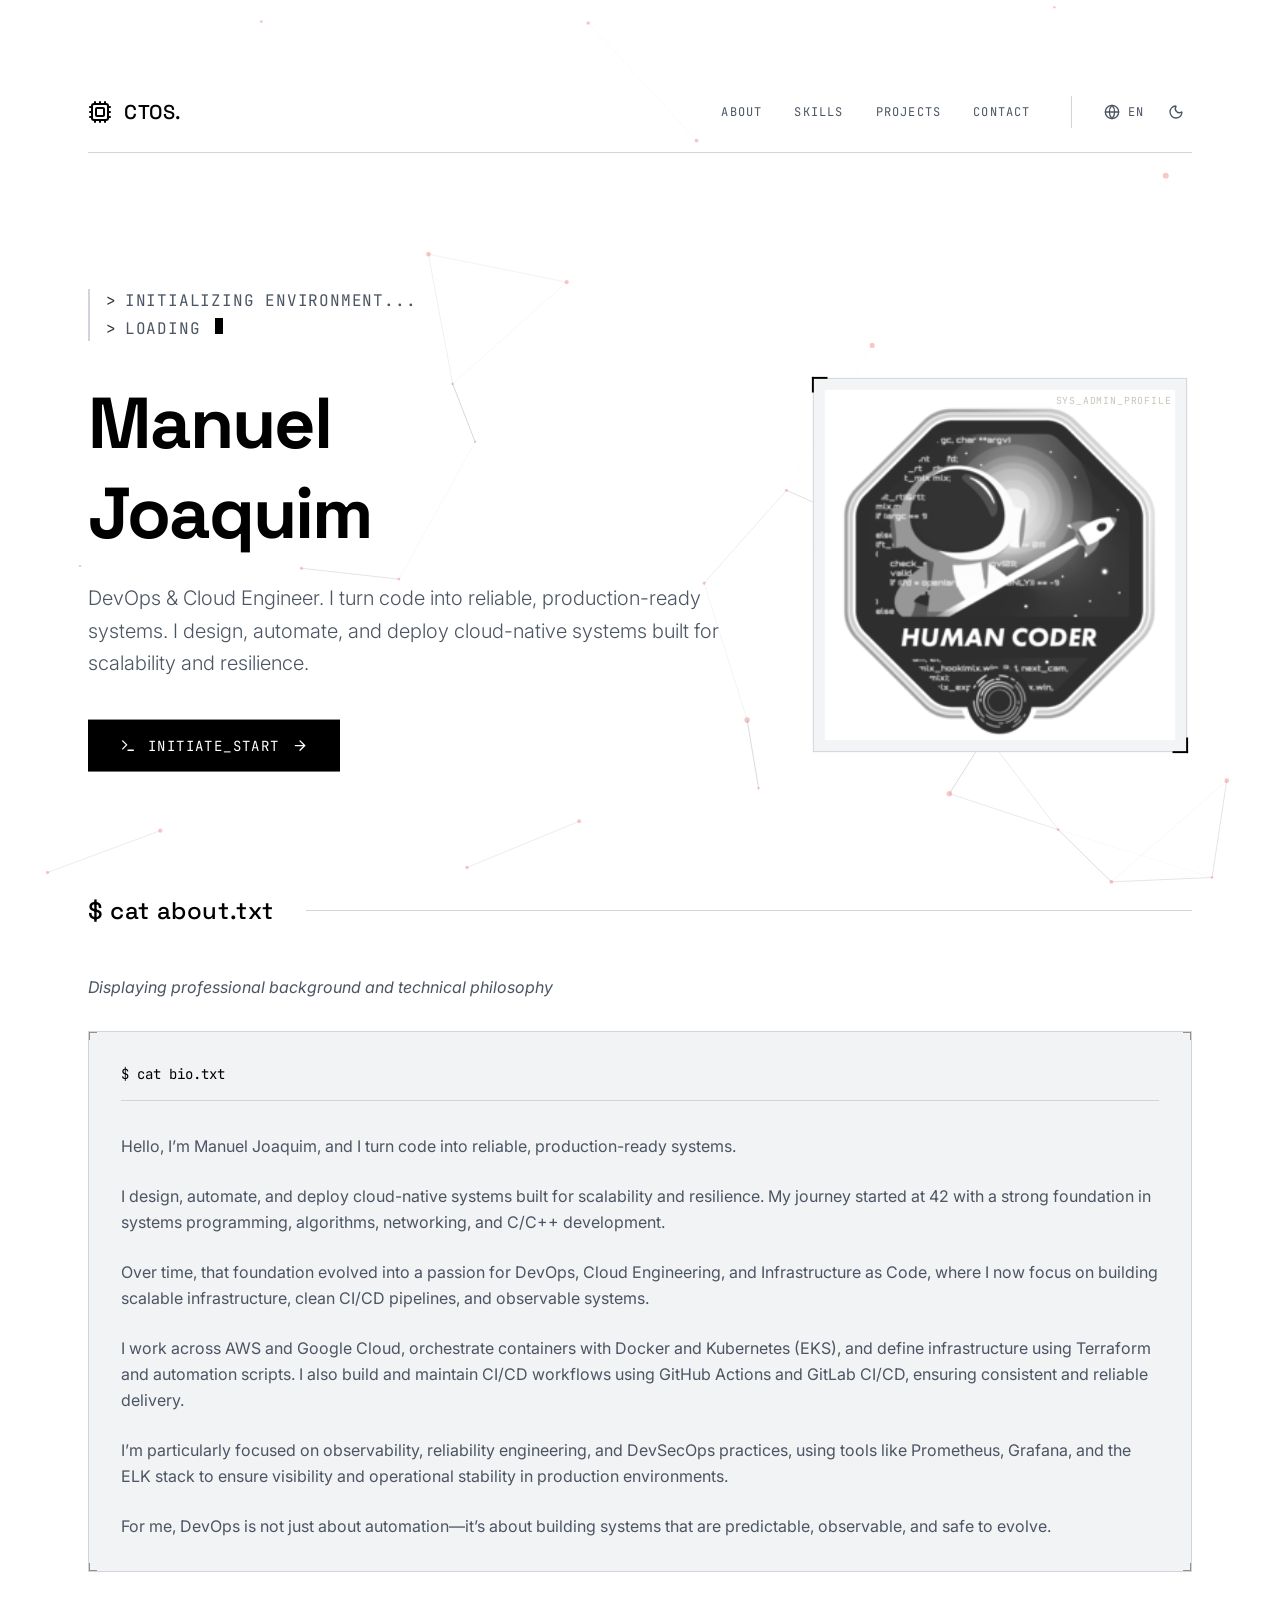
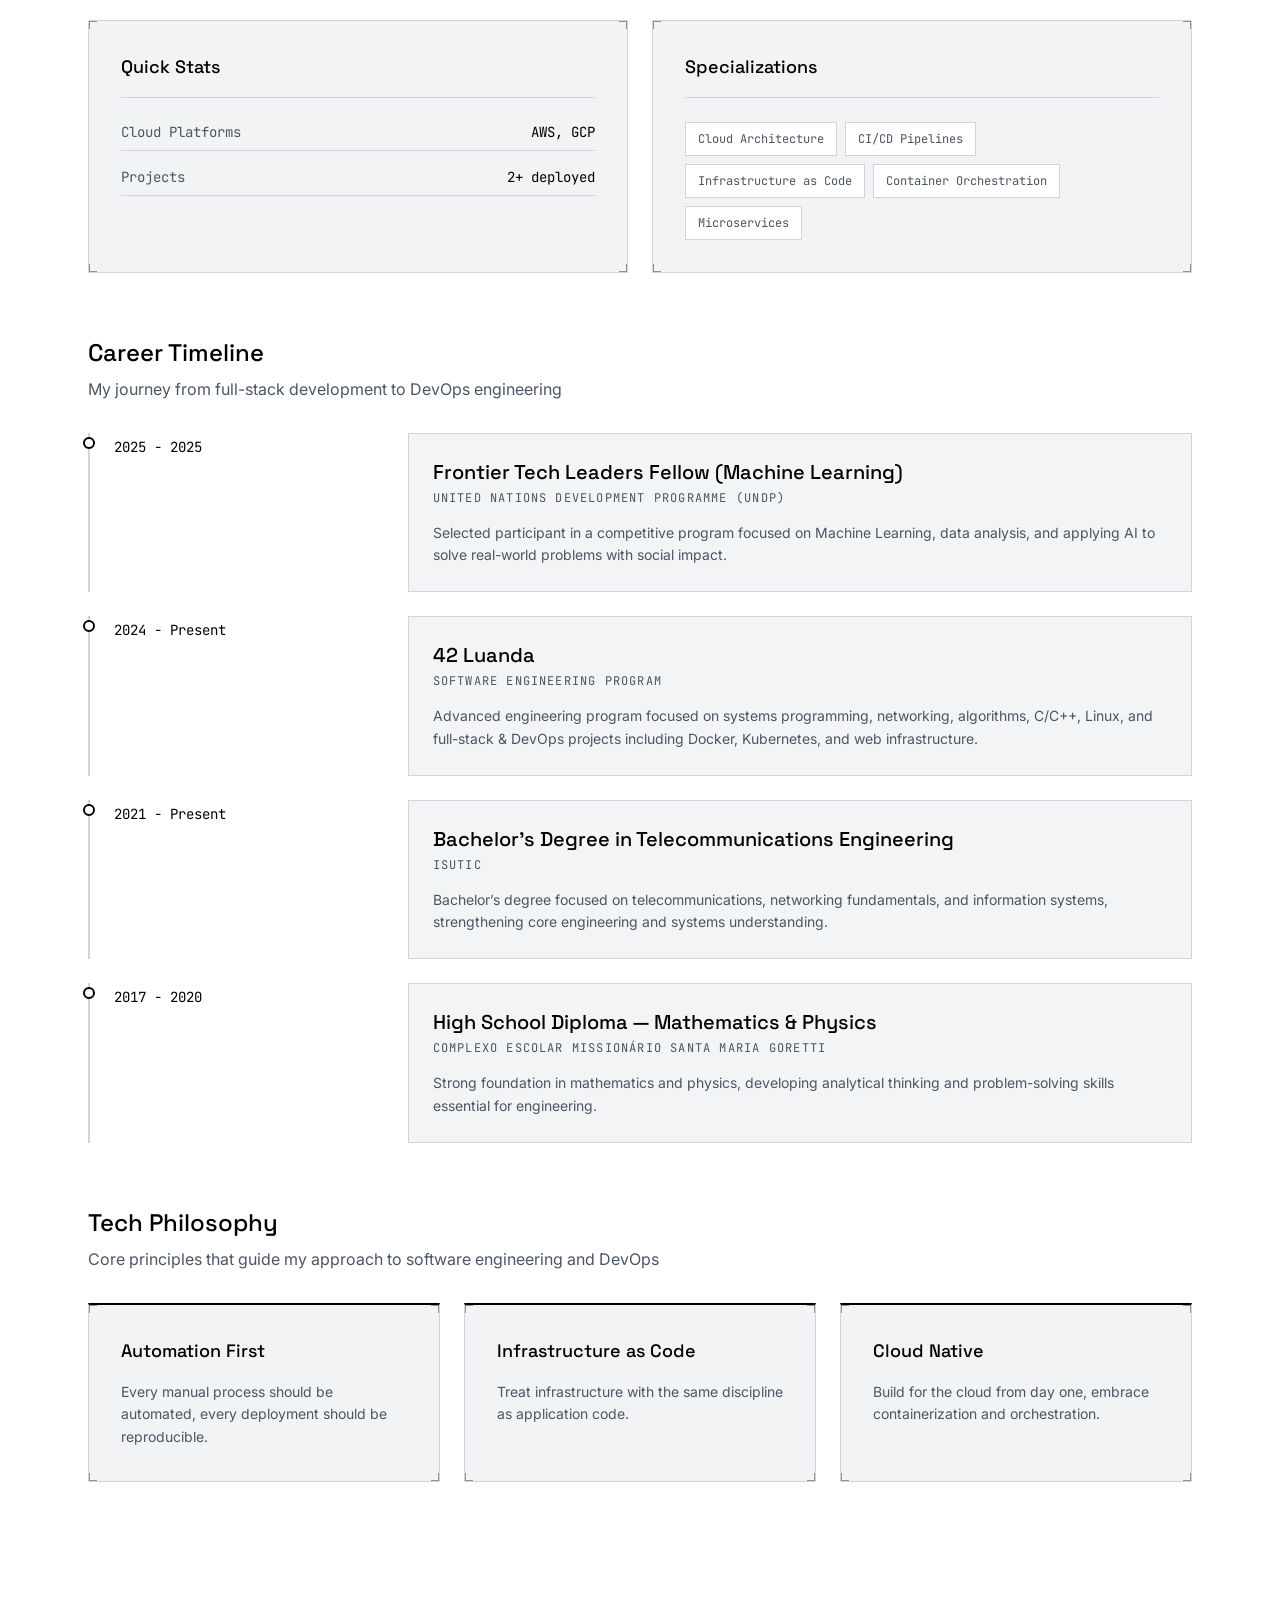
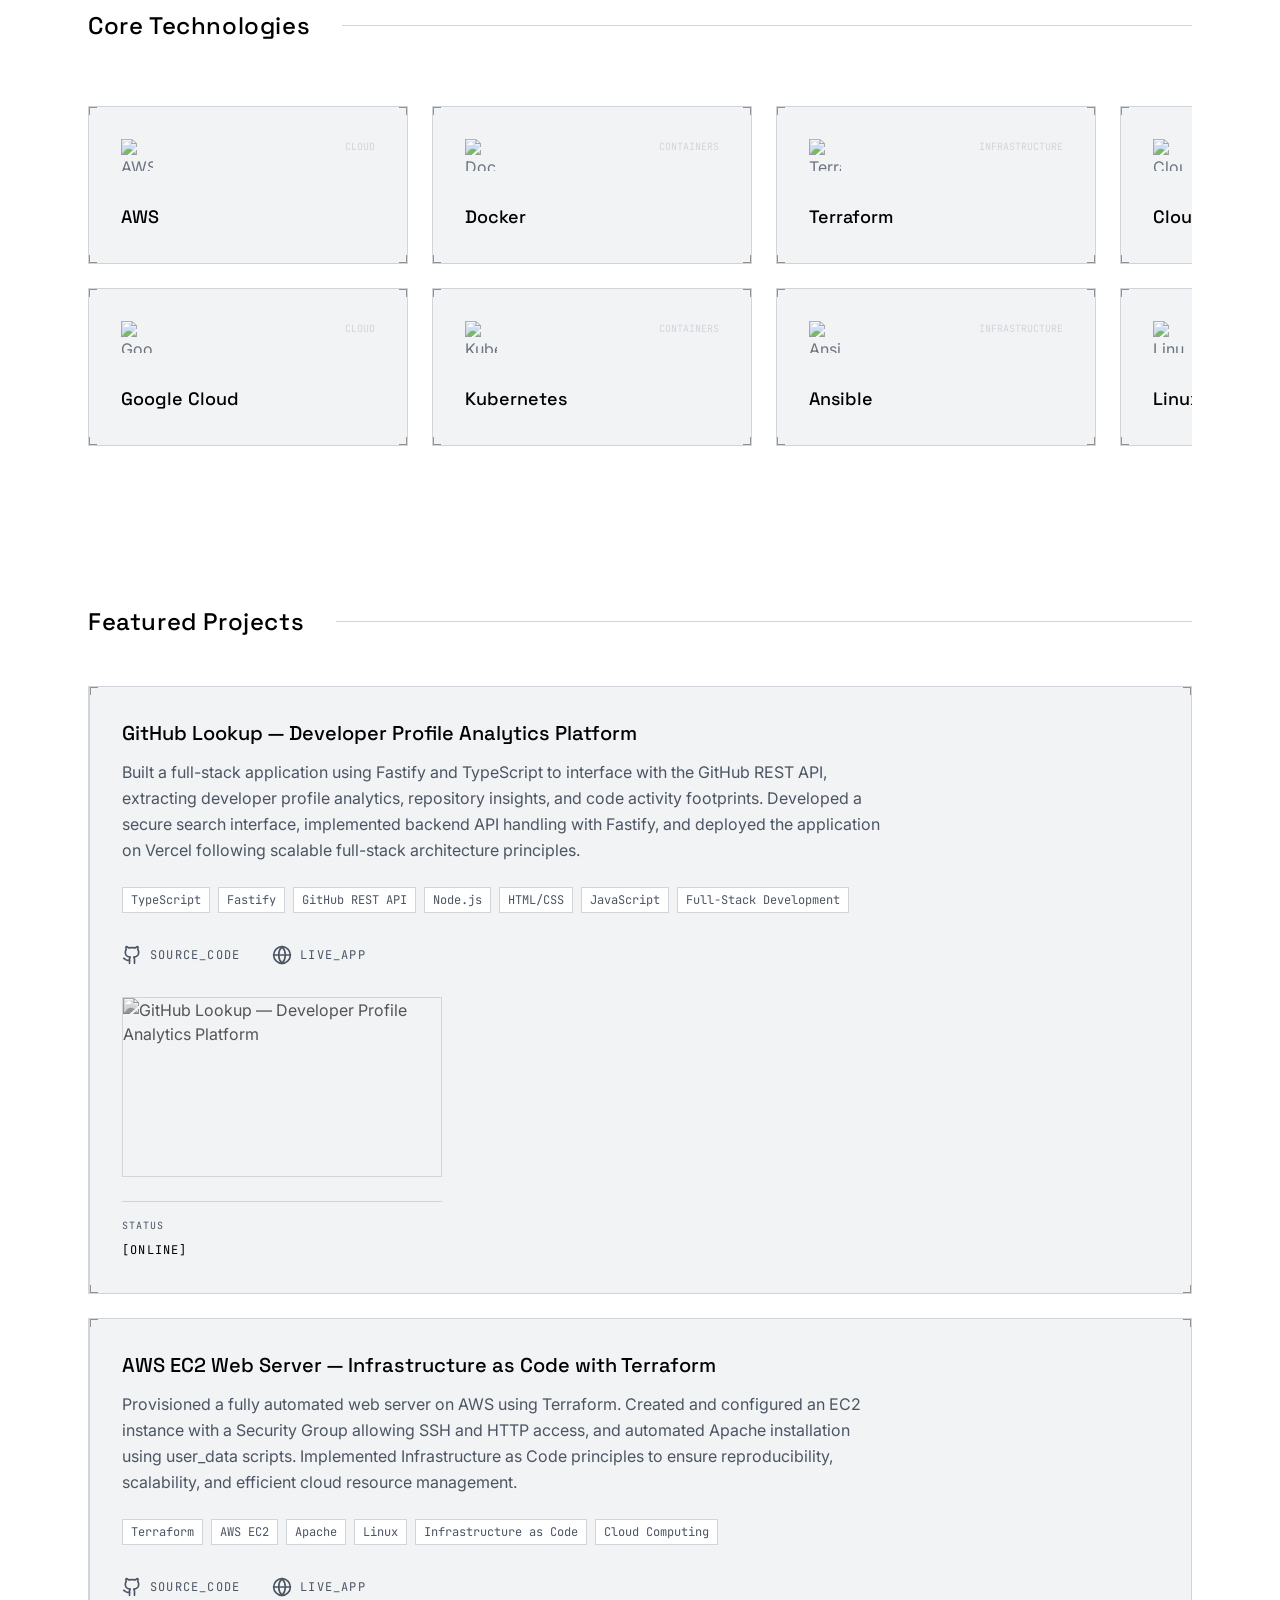
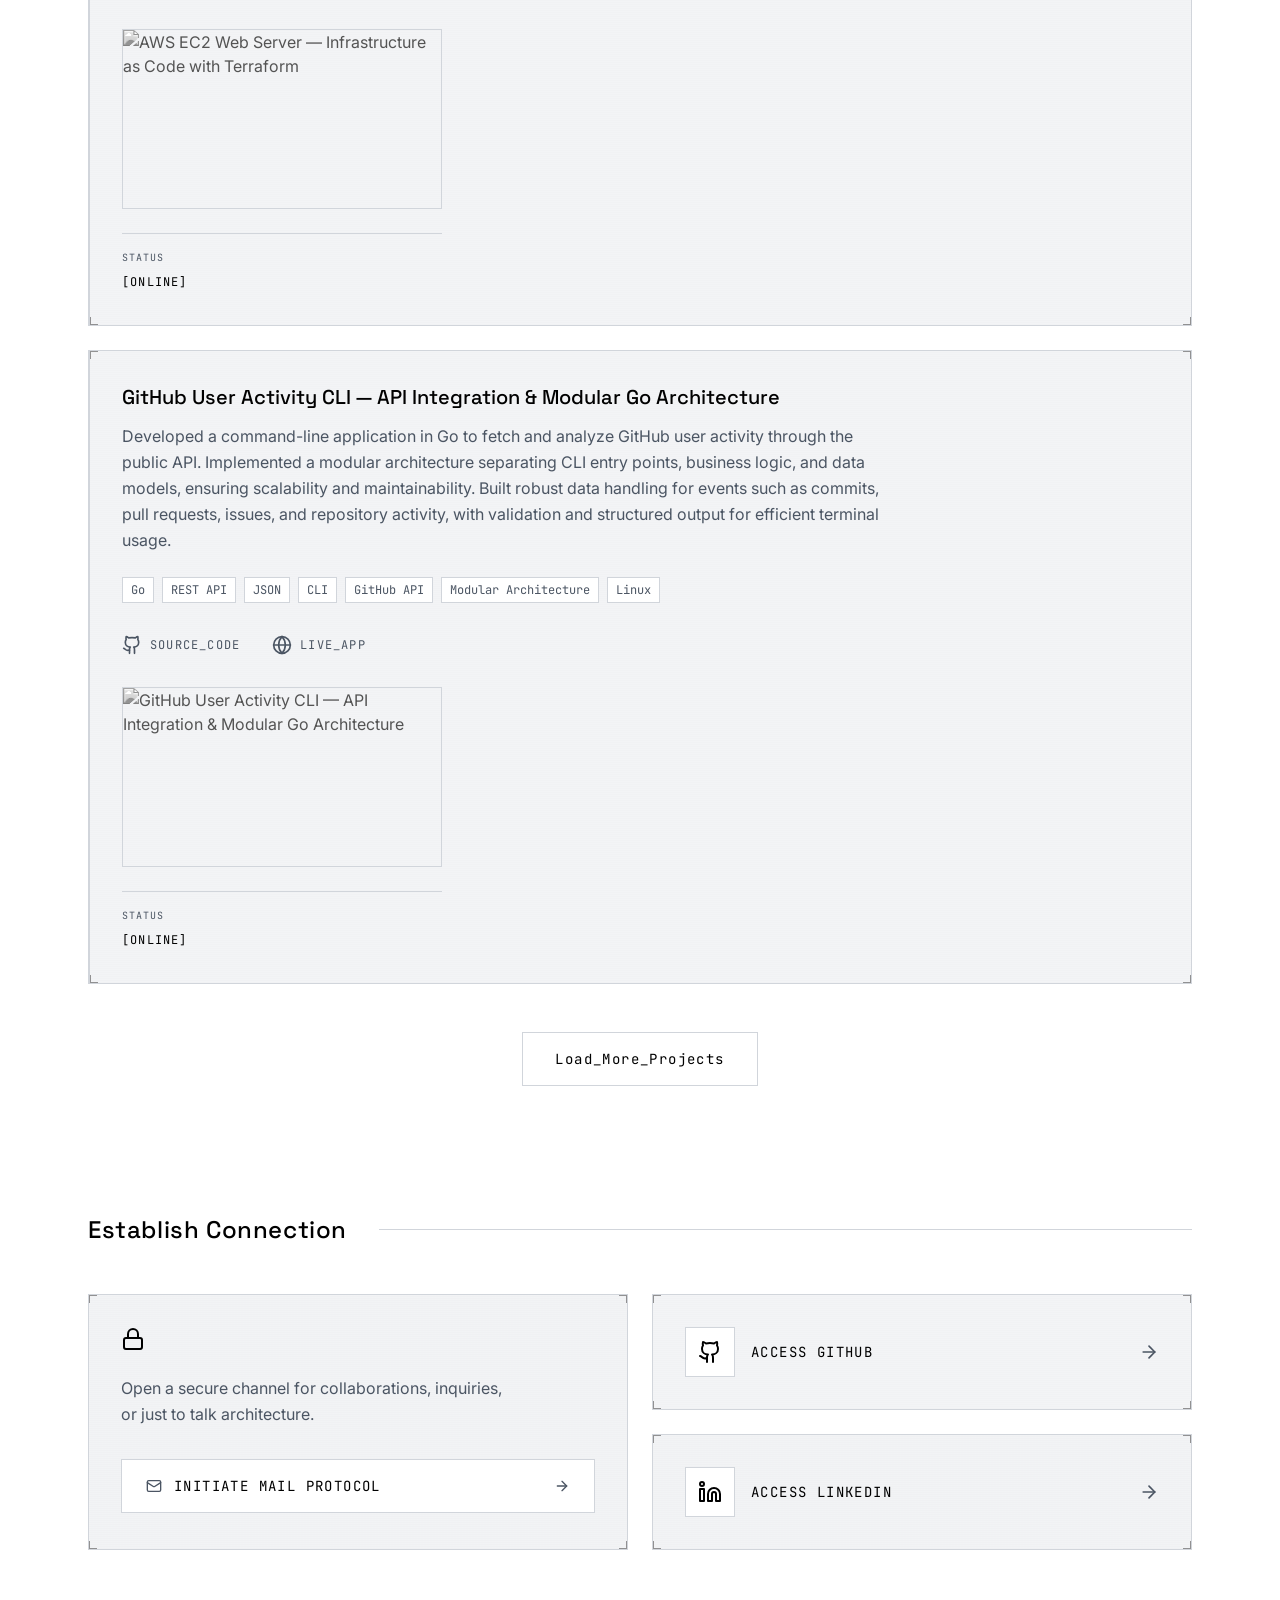
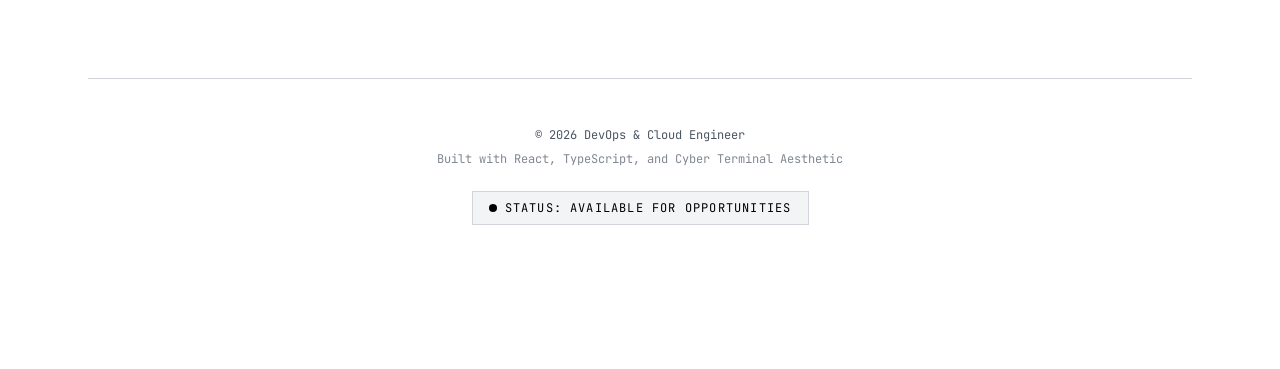
==== commit 92a4d197: "portfolio update" ====
--- a/index.html
+++ b/index.html
@@ -6,8 +6,8 @@
   
     <link rel="icon" href="./favicon.ico" />
     <title>Manuel Joaquim - DevOps & Cloud Engineer</title>
-    <script type="module" crossorigin src="/assets/index-D6PXLflG.js"></script>
-    <link rel="stylesheet" crossorigin href="/assets/index-C2WlRGEB.css">
+    <script type="module" crossorigin src="/assets/index-BowhPXE0.js"></script>
+    <link rel="stylesheet" crossorigin href="/assets/index-DUMpjf5Y.css">
   </head>
   <body>
     <div id="root"></div>
--- a/assets/index-DUMpjf5Y.css
+++ b/assets/index-DUMpjf5Y.css
@@ -0,0 +1 @@
+@import"https://fonts.googleapis.com/css2?family=Inter:wght@300;400;500;600&family=JetBrains+Mono:wght@400;500;700&family=Space+Grotesk:wght@400;500;600;700&display=swap";/*! tailwindcss v4.2.4 | MIT License | https://tailwindcss.com */@layer properties{@supports (((-webkit-hyphens:none)) and (not (margin-trim:inline))) or ((-moz-orient:inline) and (not (color:rgb(from red r g b)))){*,:before,:after,::backdrop{--tw-space-y-reverse:0;--tw-border-style:solid;--tw-gradient-position:initial;--tw-gradient-from:#0000;--tw-gradient-via:#0000;--tw-gradient-to:#0000;--tw-gradient-stops:initial;--tw-gradient-via-stops:initial;--tw-gradient-from-position:0%;--tw-gradient-via-position:50%;--tw-gradient-to-position:100%;--tw-leading:initial;--tw-font-weight:initial;--tw-tracking:initial;--tw-blur:initial;--tw-brightness:initial;--tw-contrast:initial;--tw-grayscale:initial;--tw-hue-rotate:initial;--tw-invert:initial;--tw-opacity:initial;--tw-saturate:initial;--tw-sepia:initial;--tw-drop-shadow:initial;--tw-drop-shadow-color:initial;--tw-drop-shadow-alpha:100%;--tw-drop-shadow-size:initial;--tw-duration:initial;--tw-translate-x:0;--tw-translate-y:0;--tw-translate-z:0;--tw-shadow:0 0 #0000;--tw-shadow-color:initial;--tw-shadow-alpha:100%;--tw-inset-shadow:0 0 #0000;--tw-inset-shadow-color:initial;--tw-inset-shadow-alpha:100%;--tw-ring-color:initial;--tw-ring-shadow:0 0 #0000;--tw-inset-ring-color:initial;--tw-inset-ring-shadow:0 0 #0000;--tw-ring-inset:initial;--tw-ring-offset-width:0px;--tw-ring-offset-color:#fff;--tw-ring-offset-shadow:0 0 #0000;--tw-animation-delay:0s;--tw-animation-direction:normal;--tw-animation-duration:initial;--tw-animation-fill-mode:none;--tw-animation-iteration-count:1;--tw-enter-blur:0;--tw-enter-opacity:1;--tw-enter-rotate:0;--tw-enter-scale:1;--tw-enter-translate-x:0;--tw-enter-translate-y:0;--tw-exit-blur:0;--tw-exit-opacity:1;--tw-exit-rotate:0;--tw-exit-scale:1;--tw-exit-translate-x:0;--tw-exit-translate-y:0}}}@layer theme{:root,:host{--font-sans:"Inter", ui-sans-serif, system-ui, sans-serif;--font-mono:"JetBrains Mono", ui-monospace, SFMono-Regular, monospace;--spacing:.25rem;--container-sm:24rem;--container-2xl:42rem;--container-3xl:48rem;--container-4xl:56rem;--container-6xl:72rem;--text-xs:.75rem;--text-xs--line-height:calc(1 / .75);--text-sm:.875rem;--text-sm--line-height:calc(1.25 / .875);--text-base:1rem;--text-base--line-height: 1.5 ;--text-lg:1.125rem;--text-lg--line-height:calc(1.75 / 1.125);--text-xl:1.25rem;--text-xl--line-height:calc(1.75 / 1.25);--text-2xl:1.5rem;--text-2xl--line-height:calc(2 / 1.5);--text-5xl:3rem;--text-5xl--line-height:1;--text-7xl:4.5rem;--text-7xl--line-height:1;--font-weight-light:300;--font-weight-medium:500;--font-weight-bold:700;--tracking-tight:-.025em;--tracking-wide:.025em;--tracking-wider:.05em;--tracking-widest:.1em;--leading-tight:1.25;--leading-relaxed:1.625;--animate-pulse:pulse 2s cubic-bezier(.4, 0, .6, 1) infinite;--aspect-video:16 / 9;--default-transition-duration:.15s;--default-transition-timing-function:cubic-bezier(.4, 0, .2, 1);--default-font-family:var(--font-sans);--default-mono-font-family:var(--font-mono);--font-display:"Space Grotesk", sans-serif;--color-primary:var(--color-primary);--color-bg:var(--color-bg);--color-surface:var(--color-surface);--color-border:var(--color-border);--color-text-main:var(--color-text-main);--color-text-muted:var(--color-text-muted)}}@layer base{*,:after,:before,::backdrop{box-sizing:border-box;border:0 solid;margin:0;padding:0}::file-selector-button{box-sizing:border-box;border:0 solid;margin:0;padding:0}html,:host{-webkit-text-size-adjust:100%;-moz-tab-size:4;tab-size:4;line-height:1.5;font-family:var(--default-font-family,ui-sans-serif, system-ui, sans-serif, "Apple Color Emoji", "Segoe UI Emoji", "Segoe UI Symbol", "Noto Color Emoji");font-feature-settings:var(--default-font-feature-settings,normal);font-variation-settings:var(--default-font-variation-settings,normal);-webkit-tap-highlight-color:transparent}hr{height:0;color:inherit;border-top-width:1px}abbr:where([title]){-webkit-text-decoration:underline dotted;text-decoration:underline dotted}h1,h2,h3,h4,h5,h6{font-size:inherit;font-weight:inherit}a{color:inherit;-webkit-text-decoration:inherit;text-decoration:inherit}b,strong{font-weight:bolder}code,kbd,samp,pre{font-family:var(--default-mono-font-family,ui-monospace, SFMono-Regular, Menlo, Monaco, Consolas, "Liberation Mono", "Courier New", monospace);font-feature-settings:var(--default-mono-font-feature-settings,normal);font-variation-settings:var(--default-mono-font-variation-settings,normal);font-size:1em}small{font-size:80%}sub,sup{vertical-align:baseline;font-size:75%;line-height:0;position:relative}sub{bottom:-.25em}sup{top:-.5em}table{text-indent:0;border-color:inherit;border-collapse:collapse}:-moz-focusring{outline:auto}progress{vertical-align:baseline}summary{display:list-item}ol,ul,menu{list-style:none}img,svg,video,canvas,audio,iframe,embed,object{vertical-align:middle;display:block}img,video{max-width:100%;height:auto}button,input,select,optgroup,textarea{font:inherit;font-feature-settings:inherit;font-variation-settings:inherit;letter-spacing:inherit;color:inherit;opacity:1;background-color:#0000;border-radius:0}::file-selector-button{font:inherit;font-feature-settings:inherit;font-variation-settings:inherit;letter-spacing:inherit;color:inherit;opacity:1;background-color:#0000;border-radius:0}:where(select:is([multiple],[size])) optgroup{font-weight:bolder}:where(select:is([multiple],[size])) optgroup option{padding-inline-start:20px}::file-selector-button{margin-inline-end:4px}::placeholder{opacity:1}@supports (not ((-webkit-appearance:-apple-pay-button))) or (contain-intrinsic-size:1px){::placeholder{color:currentColor}@supports (color:color-mix(in lab,red,red)){::placeholder{color:color-mix(in oklab,currentcolor 50%,transparent)}}}textarea{resize:vertical}::-webkit-search-decoration{-webkit-appearance:none}::-webkit-date-and-time-value{min-height:1lh;text-align:inherit}::-webkit-datetime-edit{display:inline-flex}::-webkit-datetime-edit-fields-wrapper{padding:0}::-webkit-datetime-edit{padding-block:0}::-webkit-datetime-edit-year-field{padding-block:0}::-webkit-datetime-edit-month-field{padding-block:0}::-webkit-datetime-edit-day-field{padding-block:0}::-webkit-datetime-edit-hour-field{padding-block:0}::-webkit-datetime-edit-minute-field{padding-block:0}::-webkit-datetime-edit-second-field{padding-block:0}::-webkit-datetime-edit-millisecond-field{padding-block:0}::-webkit-datetime-edit-meridiem-field{padding-block:0}:-moz-ui-invalid{box-shadow:none}button,input:where([type=button],[type=reset],[type=submit]){-webkit-appearance:button;-moz-appearance:button;appearance:button}::file-selector-button{-webkit-appearance:button;-moz-appearance:button;appearance:button}::-webkit-inner-spin-button{height:auto}::-webkit-outer-spin-button{height:auto}[hidden]:where(:not([hidden=until-found])){display:none!important}html{scroll-behavior:smooth}body{background-color:var(--color-bg);color:var(--color-text-main);-webkit-font-smoothing:antialiased;-moz-osx-font-smoothing:grayscale;transition-property:color,background-color,border-color,outline-color,text-decoration-color,fill,stroke,--tw-gradient-from,--tw-gradient-via,--tw-gradient-to;transition-timing-function:var(--tw-ease,var(--default-transition-timing-function));transition-duration:var(--tw-duration,var(--default-transition-duration));--tw-duration:.3s;transition-duration:.3s;overflow-x:hidden}}@layer components;@layer utilities{.pointer-events-none{pointer-events:none}.absolute{position:absolute}.fixed{position:fixed}.relative{position:relative}.inset-0{inset:calc(var(--spacing) * 0)}.inset-3{inset:calc(var(--spacing) * 3)}.start{inset-inline-start:var(--spacing)}.end{inset-inline-end:var(--spacing)}.-top-px{top:-1px}.top-0{top:calc(var(--spacing) * 0)}.top-1{top:calc(var(--spacing) * 1)}.top-4{top:calc(var(--spacing) * 4)}.-right-px{right:-1px}.right-0{right:calc(var(--spacing) * 0)}.right-4{right:calc(var(--spacing) * 4)}.-bottom-px{bottom:-1px}.bottom-0{bottom:calc(var(--spacing) * 0)}.-left-\[7\.5px\]{left:-7.5px}.-left-px{left:-1px}.left-0{left:calc(var(--spacing) * 0)}.z-0{z-index:0}.z-10{z-index:10}.z-20{z-index:20}.z-50{z-index:50}.container{width:100%}@media(min-width:40rem){.container{max-width:40rem}}@media(min-width:48rem){.container{max-width:48rem}}@media(min-width:64rem){.container{max-width:64rem}}@media(min-width:80rem){.container{max-width:80rem}}@media(min-width:96rem){.container{max-width:96rem}}.-mx-6{margin-inline:calc(var(--spacing) * -6)}.mx-auto{margin-inline:auto}.mt-2{margin-top:calc(var(--spacing) * 2)}.mt-6{margin-top:calc(var(--spacing) * 6)}.mt-8{margin-top:calc(var(--spacing) * 8)}.mt-12{margin-top:calc(var(--spacing) * 12)}.mr-2{margin-right:calc(var(--spacing) * 2)}.mb-1{margin-bottom:calc(var(--spacing) * 1)}.mb-2{margin-bottom:calc(var(--spacing) * 2)}.mb-3{margin-bottom:calc(var(--spacing) * 3)}.mb-4{margin-bottom:calc(var(--spacing) * 4)}.mb-6{margin-bottom:calc(var(--spacing) * 6)}.mb-8{margin-bottom:calc(var(--spacing) * 8)}.mb-10{margin-bottom:calc(var(--spacing) * 10)}.mb-12{margin-bottom:calc(var(--spacing) * 12)}.mb-16{margin-bottom:calc(var(--spacing) * 16)}.mb-24{margin-bottom:calc(var(--spacing) * 24)}.mb-32{margin-bottom:calc(var(--spacing) * 32)}.ml-1{margin-left:calc(var(--spacing) * 1)}.ml-2{margin-left:calc(var(--spacing) * 2)}.ml-4{margin-left:calc(var(--spacing) * 4)}.block{display:block}.flex{display:flex}.grid{display:grid}.hidden{display:none}.inline-block{display:inline-block}.aspect-video{aspect-ratio:var(--aspect-video)}.h-2{height:calc(var(--spacing) * 2)}.h-3{height:calc(var(--spacing) * 3)}.h-4{height:calc(var(--spacing) * 4)}.h-5{height:calc(var(--spacing) * 5)}.h-6{height:calc(var(--spacing) * 6)}.h-8{height:calc(var(--spacing) * 8)}.h-80{height:calc(var(--spacing) * 80)}.h-full{height:100%}.h-px{height:1px}.min-h-screen{min-height:100vh}.w-2{width:calc(var(--spacing) * 2)}.w-3{width:calc(var(--spacing) * 3)}.w-4{width:calc(var(--spacing) * 4)}.w-5{width:calc(var(--spacing) * 5)}.w-6{width:calc(var(--spacing) * 6)}.w-8{width:calc(var(--spacing) * 8)}.w-80{width:calc(var(--spacing) * 80)}.w-\[85vw\]{width:85vw}.w-fit{width:fit-content}.w-full{width:100%}.w-max{width:max-content}.max-w-2xl{max-width:var(--container-2xl)}.max-w-3xl{max-width:var(--container-3xl)}.max-w-4xl{max-width:var(--container-4xl)}.max-w-6xl{max-width:var(--container-6xl)}.max-w-sm{max-width:var(--container-sm)}.flex-1{flex:1}.shrink-0{flex-shrink:0}.animate-pulse{animation:var(--animate-pulse)}.cursor-pointer{cursor:pointer}.resize{resize:both}.snap-center{scroll-snap-align:center}.grid-flow-col{grid-auto-flow:column}.grid-rows-2{grid-template-rows:repeat(2,minmax(0,1fr))}.flex-col{flex-direction:column}.flex-wrap{flex-wrap:wrap}.items-center{align-items:center}.items-end{align-items:flex-end}.items-start{align-items:flex-start}.justify-between{justify-content:space-between}.justify-center{justify-content:center}.gap-2{gap:calc(var(--spacing) * 2)}.gap-3{gap:calc(var(--spacing) * 3)}.gap-4{gap:calc(var(--spacing) * 4)}.gap-6{gap:calc(var(--spacing) * 6)}.gap-8{gap:calc(var(--spacing) * 8)}.gap-12{gap:calc(var(--spacing) * 12)}:where(.space-y-4>:not(:last-child)){--tw-space-y-reverse:0;margin-block-start:calc(calc(var(--spacing) * 4) * var(--tw-space-y-reverse));margin-block-end:calc(calc(var(--spacing) * 4) * calc(1 - var(--tw-space-y-reverse)))}:where(.space-y-6>:not(:last-child)){--tw-space-y-reverse:0;margin-block-start:calc(calc(var(--spacing) * 6) * var(--tw-space-y-reverse));margin-block-end:calc(calc(var(--spacing) * 6) * calc(1 - var(--tw-space-y-reverse)))}.truncate{text-overflow:ellipsis;white-space:nowrap;overflow:hidden}.overflow-hidden{overflow:hidden}.overflow-x-auto{overflow-x:auto}.scroll-smooth{scroll-behavior:smooth}.rounded-full{border-radius:3.40282e38px}.border{border-style:var(--tw-border-style);border-width:1px}.border-2{border-style:var(--tw-border-style);border-width:2px}.border-t{border-top-style:var(--tw-border-style);border-top-width:1px}.border-t-2{border-top-style:var(--tw-border-style);border-top-width:2px}.border-r{border-right-style:var(--tw-border-style);border-right-width:1px}.border-r-2{border-right-style:var(--tw-border-style);border-right-width:2px}.border-b{border-bottom-style:var(--tw-border-style);border-bottom-width:1px}.border-b-2{border-bottom-style:var(--tw-border-style);border-bottom-width:2px}.border-l{border-left-style:var(--tw-border-style);border-left-width:1px}.border-l-2{border-left-style:var(--tw-border-style);border-left-width:2px}.border-border{border-color:var(--color-border)}.border-primary,.border-primary\/40{border-color:var(--color-primary)}@supports (color:color-mix(in lab,red,red)){.border-primary\/40{border-color:color-mix(in oklab,var(--color-primary) 40%,transparent)}}.border-t-primary{border-top-color:var(--color-primary)}.bg-bg{background-color:var(--color-bg)}.bg-border{background-color:var(--color-border)}.bg-primary,.bg-primary\/10{background-color:var(--color-primary)}@supports (color:color-mix(in lab,red,red)){.bg-primary\/10{background-color:color-mix(in oklab,var(--color-primary) 10%,transparent)}}.bg-surface{background-color:var(--color-surface)}.bg-\[linear-gradient\(rgba\(18\,16\,16\,0\)_50\%\,rgba\(0\,0\,0\,0\.25\)_50\%\)\,linear-gradient\(90deg\,rgba\(255\,0\,0\,0\.06\)\,rgba\(0\,255\,0\,0\.02\)\,rgba\(0\,0\,255\,0\.06\)\)\]{background-image:linear-gradient(#12101000 50%,#00000040 50%),linear-gradient(90deg,#ff00000f,#00ff0005,#0000ff0f)}.bg-\[radial-gradient\(ellipse_at_center\,_var\(--tw-gradient-stops\)\)\]{background-image:radial-gradient(ellipse at center,var(--tw-gradient-stops))}.from-transparent{--tw-gradient-from:transparent;--tw-gradient-stops:var(--tw-gradient-via-stops,var(--tw-gradient-position), var(--tw-gradient-from) var(--tw-gradient-from-position), var(--tw-gradient-to) var(--tw-gradient-to-position))}.to-bg{--tw-gradient-to:var(--color-bg);--tw-gradient-stops:var(--tw-gradient-via-stops,var(--tw-gradient-position), var(--tw-gradient-from) var(--tw-gradient-from-position), var(--tw-gradient-to) var(--tw-gradient-to-position))}.bg-\[length\:100\%_2px\,3px_100\%\]{background-size:100% 2px,3px 100%}.object-contain{object-fit:contain}.object-cover{object-fit:cover}.p-2{padding:calc(var(--spacing) * 2)}.p-3{padding:calc(var(--spacing) * 3)}.p-6{padding:calc(var(--spacing) * 6)}.p-8{padding:calc(var(--spacing) * 8)}.px-2{padding-inline:calc(var(--spacing) * 2)}.px-3{padding-inline:calc(var(--spacing) * 3)}.px-4{padding-inline:calc(var(--spacing) * 4)}.px-6{padding-inline:calc(var(--spacing) * 6)}.px-8{padding-inline:calc(var(--spacing) * 8)}.py-1{padding-block:calc(var(--spacing) * 1)}.py-2{padding-block:calc(var(--spacing) * 2)}.py-4{padding-block:calc(var(--spacing) * 4)}.py-12{padding-block:calc(var(--spacing) * 12)}.pt-1{padding-top:calc(var(--spacing) * 1)}.pt-4{padding-top:calc(var(--spacing) * 4)}.pt-10{padding-top:calc(var(--spacing) * 10)}.pt-12{padding-top:calc(var(--spacing) * 12)}.pr-4{padding-right:calc(var(--spacing) * 4)}.pb-2{padding-bottom:calc(var(--spacing) * 2)}.pb-4{padding-bottom:calc(var(--spacing) * 4)}.pb-6{padding-bottom:calc(var(--spacing) * 6)}.pb-8{padding-bottom:calc(var(--spacing) * 8)}.pb-12{padding-bottom:calc(var(--spacing) * 12)}.pl-4{padding-left:calc(var(--spacing) * 4)}.pl-6{padding-left:calc(var(--spacing) * 6)}.text-center{text-align:center}.text-left{text-align:left}.font-display{font-family:var(--font-display)}.font-mono{font-family:var(--font-mono)}.font-sans{font-family:var(--font-sans)}.text-2xl{font-size:var(--text-2xl);line-height:var(--tw-leading,var(--text-2xl--line-height))}.text-5xl{font-size:var(--text-5xl);line-height:var(--tw-leading,var(--text-5xl--line-height))}.text-lg{font-size:var(--text-lg);line-height:var(--tw-leading,var(--text-lg--line-height))}.text-sm{font-size:var(--text-sm);line-height:var(--tw-leading,var(--text-sm--line-height))}.text-xl{font-size:var(--text-xl);line-height:var(--tw-leading,var(--text-xl--line-height))}.text-xs{font-size:var(--text-xs);line-height:var(--tw-leading,var(--text-xs--line-height))}.text-\[10px\]{font-size:10px}.leading-relaxed{--tw-leading:var(--leading-relaxed);line-height:var(--leading-relaxed)}.leading-tight{--tw-leading:var(--leading-tight);line-height:var(--leading-tight)}.font-bold{--tw-font-weight:var(--font-weight-bold);font-weight:var(--font-weight-bold)}.font-light{--tw-font-weight:var(--font-weight-light);font-weight:var(--font-weight-light)}.font-medium{--tw-font-weight:var(--font-weight-medium);font-weight:var(--font-weight-medium)}.tracking-tight{--tw-tracking:var(--tracking-tight);letter-spacing:var(--tracking-tight)}.tracking-wide{--tw-tracking:var(--tracking-wide);letter-spacing:var(--tracking-wide)}.tracking-wider{--tw-tracking:var(--tracking-wider);letter-spacing:var(--tracking-wider)}.tracking-widest{--tw-tracking:var(--tracking-widest);letter-spacing:var(--tracking-widest)}.text-bg{color:var(--color-bg)}.text-border{color:var(--color-border)}.text-primary{color:var(--color-primary)}.text-text-main{color:var(--color-text-main)}.text-text-muted{color:var(--color-text-muted)}.uppercase{text-transform:uppercase}.italic{font-style:italic}.opacity-50{opacity:.5}.opacity-60{opacity:.6}.opacity-70{opacity:.7}.opacity-80{opacity:.8}.opacity-\[0\.03\]{opacity:.03}.mix-blend-difference{mix-blend-mode:difference}.mix-blend-luminosity{mix-blend-mode:luminosity}.mix-blend-overlay{mix-blend-mode:overlay}.grayscale{--tw-grayscale:grayscale(100%);filter:var(--tw-blur,) var(--tw-brightness,) var(--tw-contrast,) var(--tw-grayscale,) var(--tw-hue-rotate,) var(--tw-invert,) var(--tw-saturate,) var(--tw-sepia,) var(--tw-drop-shadow,)}.transition{transition-property:color,background-color,border-color,outline-color,text-decoration-color,fill,stroke,--tw-gradient-from,--tw-gradient-via,--tw-gradient-to,opacity,box-shadow,transform,translate,scale,rotate,filter,-webkit-backdrop-filter,backdrop-filter,display,content-visibility,overlay,pointer-events;transition-timing-function:var(--tw-ease,var(--default-transition-timing-function));transition-duration:var(--tw-duration,var(--default-transition-duration))}.transition-all{transition-property:all;transition-timing-function:var(--tw-ease,var(--default-transition-timing-function));transition-duration:var(--tw-duration,var(--default-transition-duration))}.transition-colors{transition-property:color,background-color,border-color,outline-color,text-decoration-color,fill,stroke,--tw-gradient-from,--tw-gradient-via,--tw-gradient-to;transition-timing-function:var(--tw-ease,var(--default-transition-timing-function));transition-duration:var(--tw-duration,var(--default-transition-duration))}.transition-transform{transition-property:transform,translate,scale,rotate;transition-timing-function:var(--tw-ease,var(--default-transition-timing-function));transition-duration:var(--tw-duration,var(--default-transition-duration))}.duration-300{--tw-duration:.3s;transition-duration:.3s}.duration-700{--tw-duration:.7s;transition-duration:.7s}@media(hover:hover){.group-hover\:translate-x-1:is(:where(.group):hover *){--tw-translate-x:calc(var(--spacing) * 1);translate:var(--tw-translate-x) var(--tw-translate-y)}.group-hover\:border-primary:is(:where(.group):hover *){border-color:var(--color-primary)}.group-hover\:text-primary:is(:where(.group):hover *){color:var(--color-primary)}.group-hover\:text-text-muted:is(:where(.group):hover *){color:var(--color-text-muted)}.group-hover\:opacity-100:is(:where(.group):hover *){opacity:1}}.selection\:bg-primary ::selection{background-color:var(--color-primary)}.selection\:bg-primary::selection{background-color:var(--color-primary)}.selection\:text-bg ::selection{color:var(--color-bg)}.selection\:text-bg::selection{color:var(--color-bg)}@media(hover:hover){.hover\:border-primary:hover,.hover\:border-primary\/50:hover{border-color:var(--color-primary)}@supports (color:color-mix(in lab,red,red)){.hover\:border-primary\/50:hover{border-color:color-mix(in oklab,var(--color-primary) 50%,transparent)}}.hover\:border-l-primary:hover{border-left-color:var(--color-primary)}.hover\:bg-border:hover{background-color:var(--color-border)}.hover\:bg-text-main:hover{background-color:var(--color-text-main)}.hover\:text-bg:hover{color:var(--color-bg)}.hover\:text-primary:hover{color:var(--color-primary)}.hover\:opacity-100:hover{opacity:1}.hover\:mix-blend-normal:hover{mix-blend-mode:normal}.hover\:shadow-\[0_0_30px_rgba\(0\,255\,170\,0\.05\)\]:hover{--tw-shadow:0 0 30px var(--tw-shadow-color,#00ffaa0d);box-shadow:var(--tw-inset-shadow),var(--tw-inset-ring-shadow),var(--tw-ring-offset-shadow),var(--tw-ring-shadow),var(--tw-shadow)}.hover\:grayscale-0:hover{--tw-grayscale:grayscale(0%);filter:var(--tw-blur,) var(--tw-brightness,) var(--tw-contrast,) var(--tw-grayscale,) var(--tw-hue-rotate,) var(--tw-invert,) var(--tw-saturate,) var(--tw-sepia,) var(--tw-drop-shadow,)}}@media(min-width:40rem){.sm\:w-\[320px\]{width:320px}}@media(min-width:48rem){.md\:mx-0{margin-inline:calc(var(--spacing) * 0)}.md\:mt-0{margin-top:calc(var(--spacing) * 0)}.md\:mb-0{margin-bottom:calc(var(--spacing) * 0)}.md\:flex{display:flex}.md\:w-80{width:calc(var(--spacing) * 80)}.md\:grid-cols-2{grid-template-columns:repeat(2,minmax(0,1fr))}.md\:grid-cols-\[1fr_3fr\]{grid-template-columns:1fr 3fr}.md\:flex-row{flex-direction:row}.md\:items-stretch{align-items:stretch}.md\:gap-8{gap:calc(var(--spacing) * 8)}.md\:border-t{border-top-style:var(--tw-border-style);border-top-width:1px}.md\:border-border{border-color:var(--color-border)}.md\:px-0{padding-inline:calc(var(--spacing) * 0)}.md\:py-24{padding-block:calc(var(--spacing) * 24)}.md\:pt-4{padding-top:calc(var(--spacing) * 4)}.md\:text-7xl{font-size:var(--text-7xl);line-height:var(--tw-leading,var(--text-7xl--line-height))}.md\:text-base{font-size:var(--text-base);line-height:var(--tw-leading,var(--text-base--line-height))}.md\:text-xl{font-size:var(--text-xl);line-height:var(--tw-leading,var(--text-xl--line-height))}}@media(min-width:64rem){.lg\:block{display:block}.lg\:grid-cols-2{grid-template-columns:repeat(2,minmax(0,1fr))}.lg\:grid-cols-3{grid-template-columns:repeat(3,minmax(0,1fr))}.lg\:flex-row{flex-direction:row}.lg\:gap-20{gap:calc(var(--spacing) * 20)}}@media(min-width:80rem){.xl\:h-96{height:calc(var(--spacing) * 96)}.xl\:w-96{width:calc(var(--spacing) * 96)}}}@property --tw-animation-delay{syntax:"*";inherits:false;initial-value:0s}@property --tw-animation-direction{syntax:"*";inherits:false;initial-value:normal}@property --tw-animation-duration{syntax:"*";inherits:false}@property --tw-animation-fill-mode{syntax:"*";inherits:false;initial-value:none}@property --tw-animation-iteration-count{syntax:"*";inherits:false;initial-value:1}@property --tw-enter-blur{syntax:"*";inherits:false;initial-value:0}@property --tw-enter-opacity{syntax:"*";inherits:false;initial-value:1}@property --tw-enter-rotate{syntax:"*";inherits:false;initial-value:0}@property --tw-enter-scale{syntax:"*";inherits:false;initial-value:1}@property --tw-enter-translate-x{syntax:"*";inherits:false;initial-value:0}@property --tw-enter-translate-y{syntax:"*";inherits:false;initial-value:0}@property --tw-exit-blur{syntax:"*";inherits:false;initial-value:0}@property --tw-exit-opacity{syntax:"*";inherits:false;initial-value:1}@property --tw-exit-rotate{syntax:"*";inherits:false;initial-value:0}@property --tw-exit-scale{syntax:"*";inherits:false;initial-value:1}@property --tw-exit-translate-x{syntax:"*";inherits:false;initial-value:0}@property --tw-exit-translate-y{syntax:"*";inherits:false;initial-value:0}:root{--color-primary:#000;--color-bg:#fff;--color-surface:#f3f4f6;--color-border:#d1d5db;--color-text-main:#000;--color-text-muted:#4b5563}.dark{--color-primary:#ff5a00;--color-bg:#050505;--color-surface:#0d0d0d;--color-border:#333;--color-text-main:#f4f7f6;--color-text-muted:#9ca3af}::-webkit-scrollbar{width:6px;height:6px}::-webkit-scrollbar-track{background:var(--color-bg)}::-webkit-scrollbar-thumb{background:var(--color-border)}::-webkit-scrollbar-thumb:hover{background:var(--color-primary)}.hide-scrollbar::-webkit-scrollbar{display:none}.hide-scrollbar{-ms-overflow-style:none;scrollbar-width:none}::selection{background-color:var(--color-primary);color:var(--color-bg)}@property --tw-space-y-reverse{syntax:"*";inherits:false;initial-value:0}@property --tw-border-style{syntax:"*";inherits:false;initial-value:solid}@property --tw-gradient-position{syntax:"*";inherits:false}@property --tw-gradient-from{syntax:"<color>";inherits:false;initial-value:#0000}@property --tw-gradient-via{syntax:"<color>";inherits:false;initial-value:#0000}@property --tw-gradient-to{syntax:"<color>";inherits:false;initial-value:#0000}@property --tw-gradient-stops{syntax:"*";inherits:false}@property --tw-gradient-via-stops{syntax:"*";inherits:false}@property --tw-gradient-from-position{syntax:"<length-percentage>";inherits:false;initial-value:0%}@property --tw-gradient-via-position{syntax:"<length-percentage>";inherits:false;initial-value:50%}@property --tw-gradient-to-position{syntax:"<length-percentage>";inherits:false;initial-value:100%}@property --tw-leading{syntax:"*";inherits:false}@property --tw-font-weight{syntax:"*";inherits:false}@property --tw-tracking{syntax:"*";inherits:false}@property --tw-blur{syntax:"*";inherits:false}@property --tw-brightness{syntax:"*";inherits:false}@property --tw-contrast{syntax:"*";inherits:false}@property --tw-grayscale{syntax:"*";inherits:false}@property --tw-hue-rotate{syntax:"*";inherits:false}@property --tw-invert{syntax:"*";inherits:false}@property --tw-opacity{syntax:"*";inherits:false}@property --tw-saturate{syntax:"*";inherits:false}@property --tw-sepia{syntax:"*";inherits:false}@property --tw-drop-shadow{syntax:"*";inherits:false}@property --tw-drop-shadow-color{syntax:"*";inherits:false}@property --tw-drop-shadow-alpha{syntax:"<percentage>";inherits:false;initial-value:100%}@property --tw-drop-shadow-size{syntax:"*";inherits:false}@property --tw-duration{syntax:"*";inherits:false}@property --tw-translate-x{syntax:"*";inherits:false;initial-value:0}@property --tw-translate-y{syntax:"*";inherits:false;initial-value:0}@property --tw-translate-z{syntax:"*";inherits:false;initial-value:0}@property --tw-shadow{syntax:"*";inherits:false;initial-value:0 0 #0000}@property --tw-shadow-color{syntax:"*";inherits:false}@property --tw-shadow-alpha{syntax:"<percentage>";inherits:false;initial-value:100%}@property --tw-inset-shadow{syntax:"*";inherits:false;initial-value:0 0 #0000}@property --tw-inset-shadow-color{syntax:"*";inherits:false}@property --tw-inset-shadow-alpha{syntax:"<percentage>";inherits:false;initial-value:100%}@property --tw-ring-color{syntax:"*";inherits:false}@property --tw-ring-shadow{syntax:"*";inherits:false;initial-value:0 0 #0000}@property --tw-inset-ring-color{syntax:"*";inherits:false}@property --tw-inset-ring-shadow{syntax:"*";inherits:false;initial-value:0 0 #0000}@property --tw-ring-inset{syntax:"*";inherits:false}@property --tw-ring-offset-width{syntax:"<length>";inherits:false;initial-value:0}@property --tw-ring-offset-color{syntax:"*";inherits:false;initial-value:#fff}@property --tw-ring-offset-shadow{syntax:"*";inherits:false;initial-value:0 0 #0000}@keyframes pulse{50%{opacity:.5}}
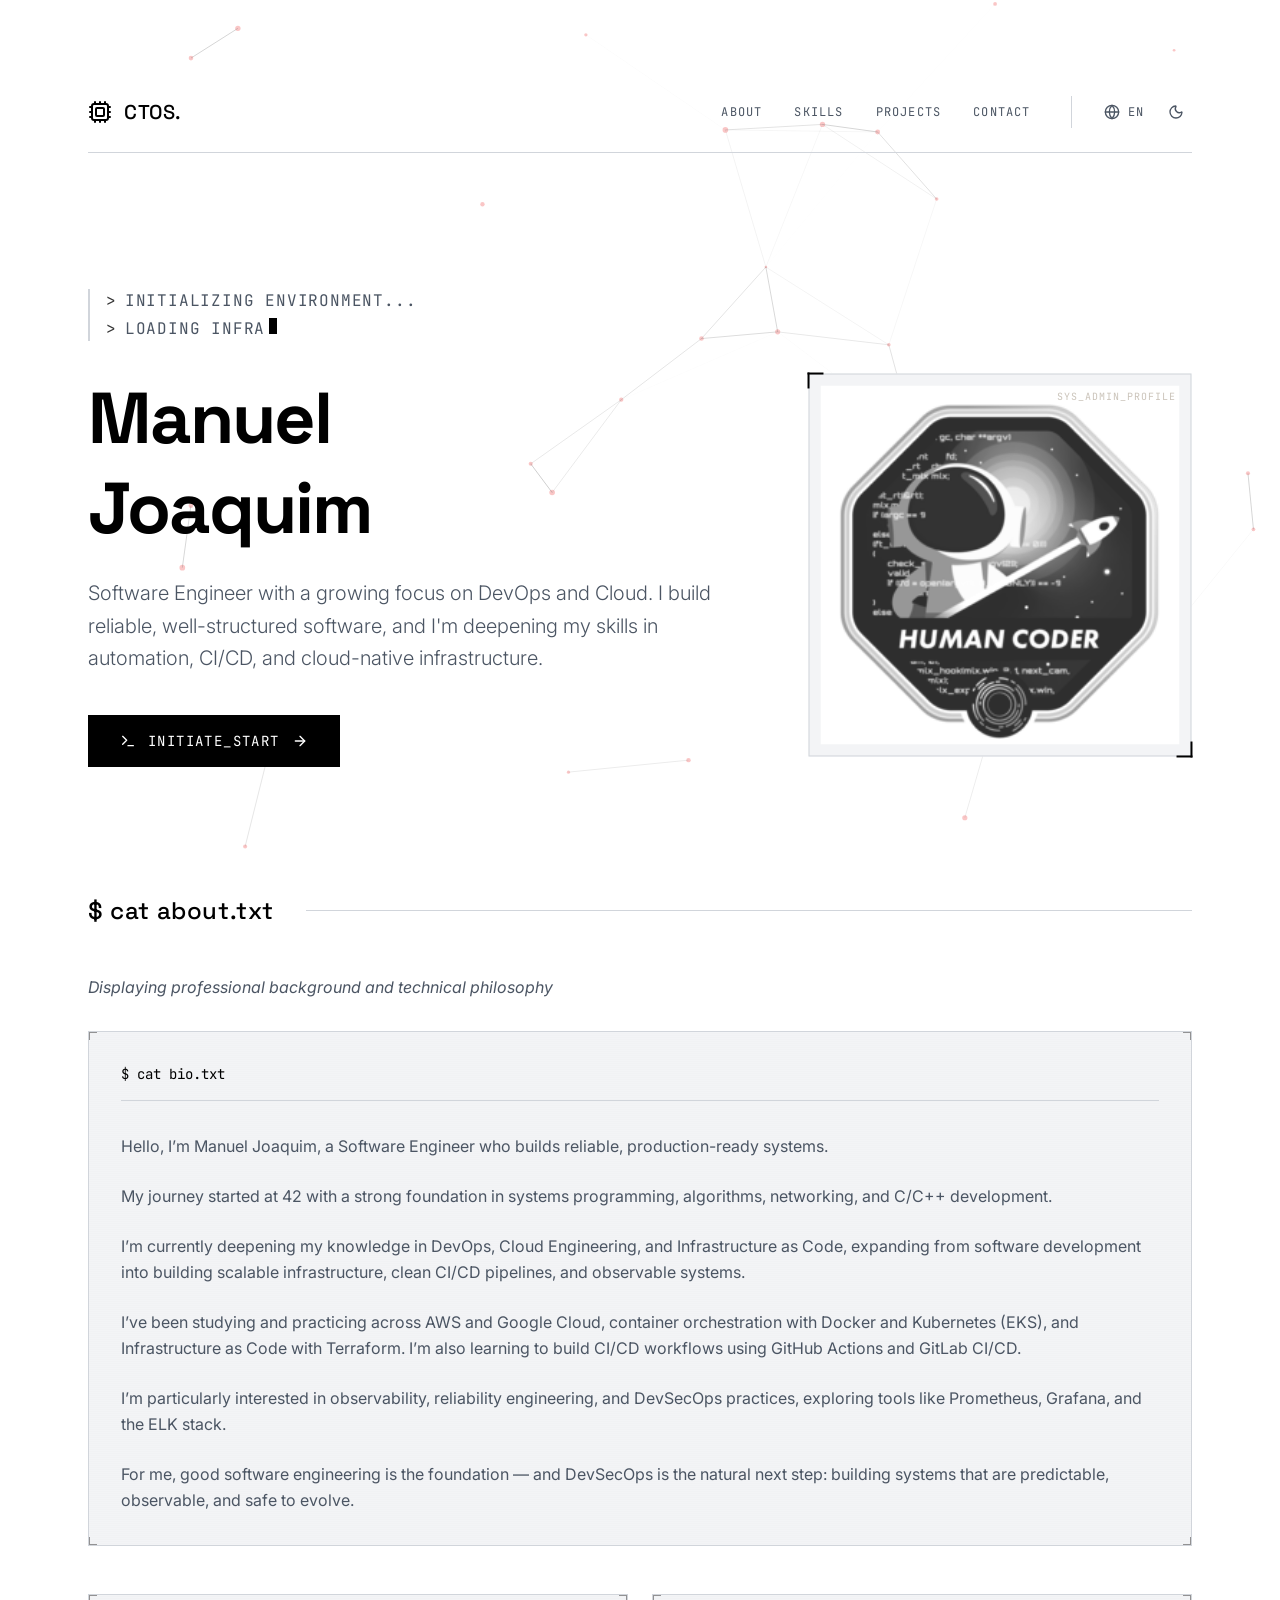
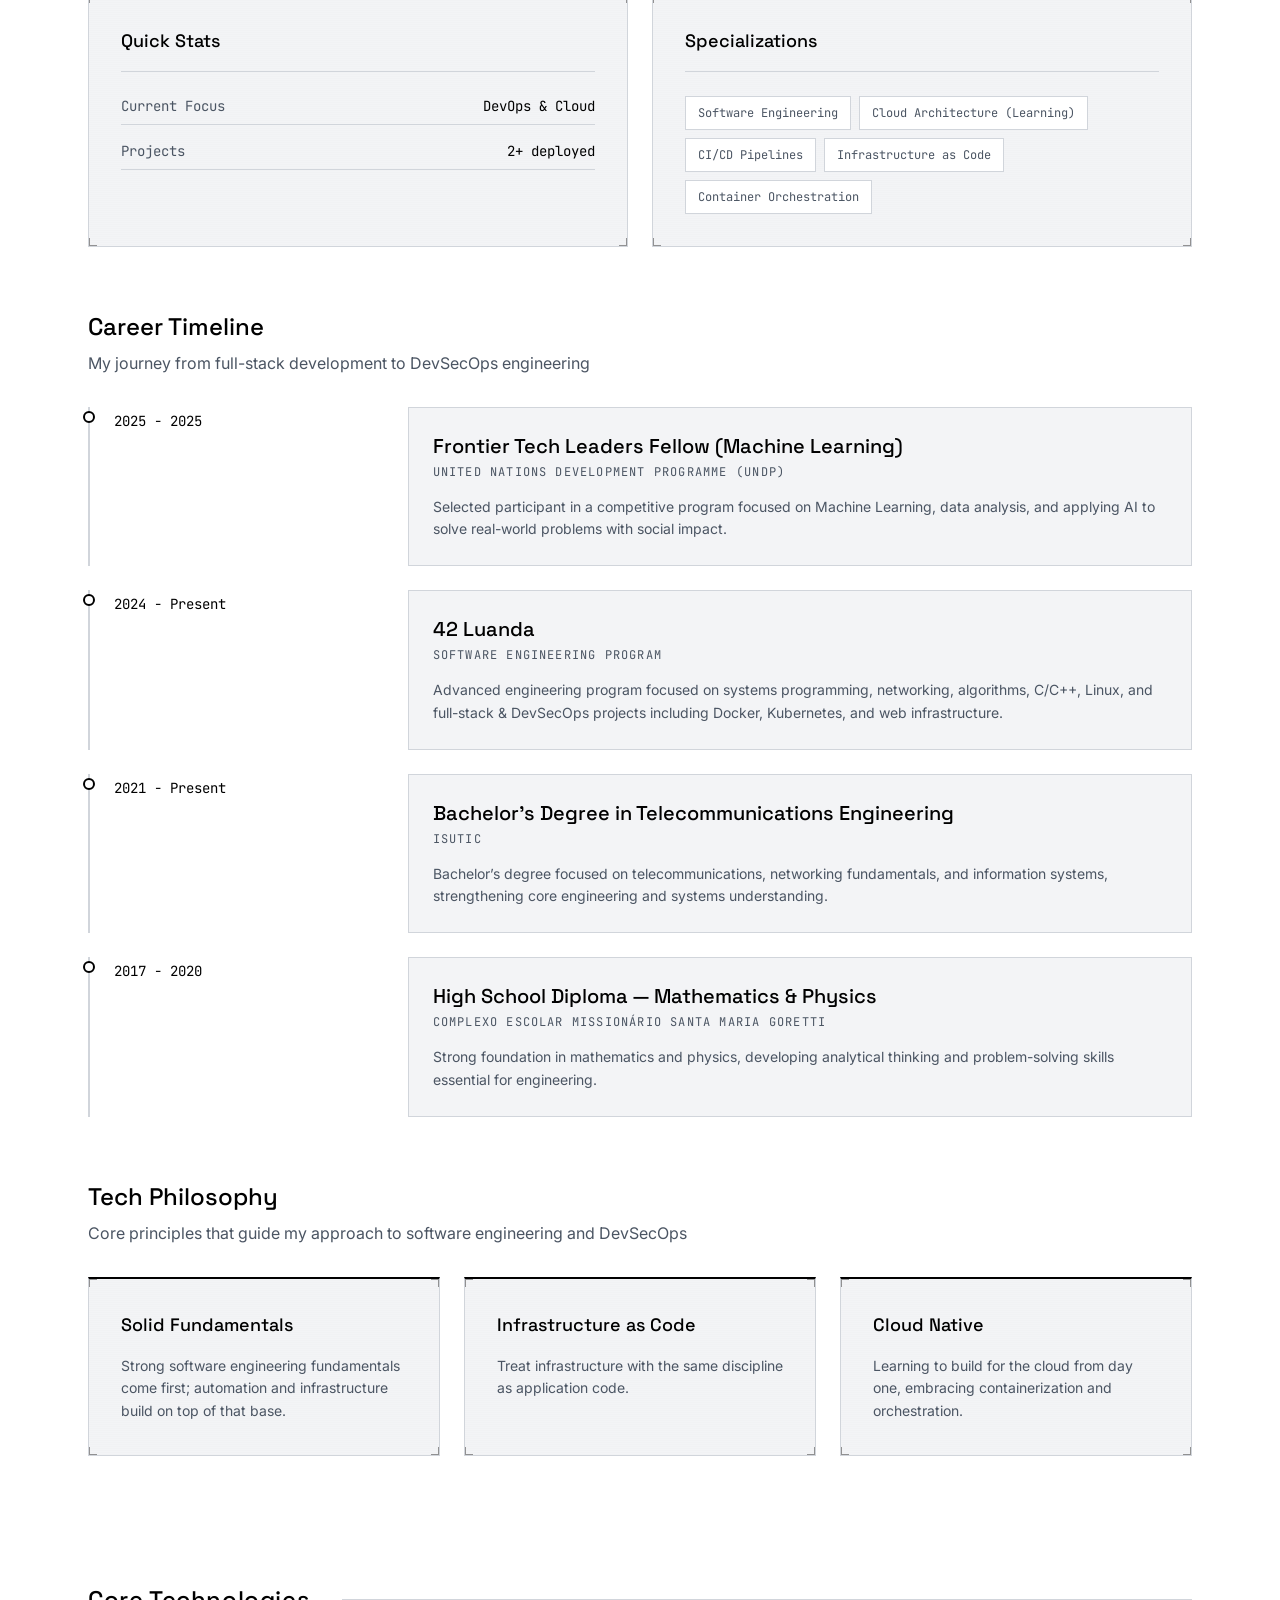
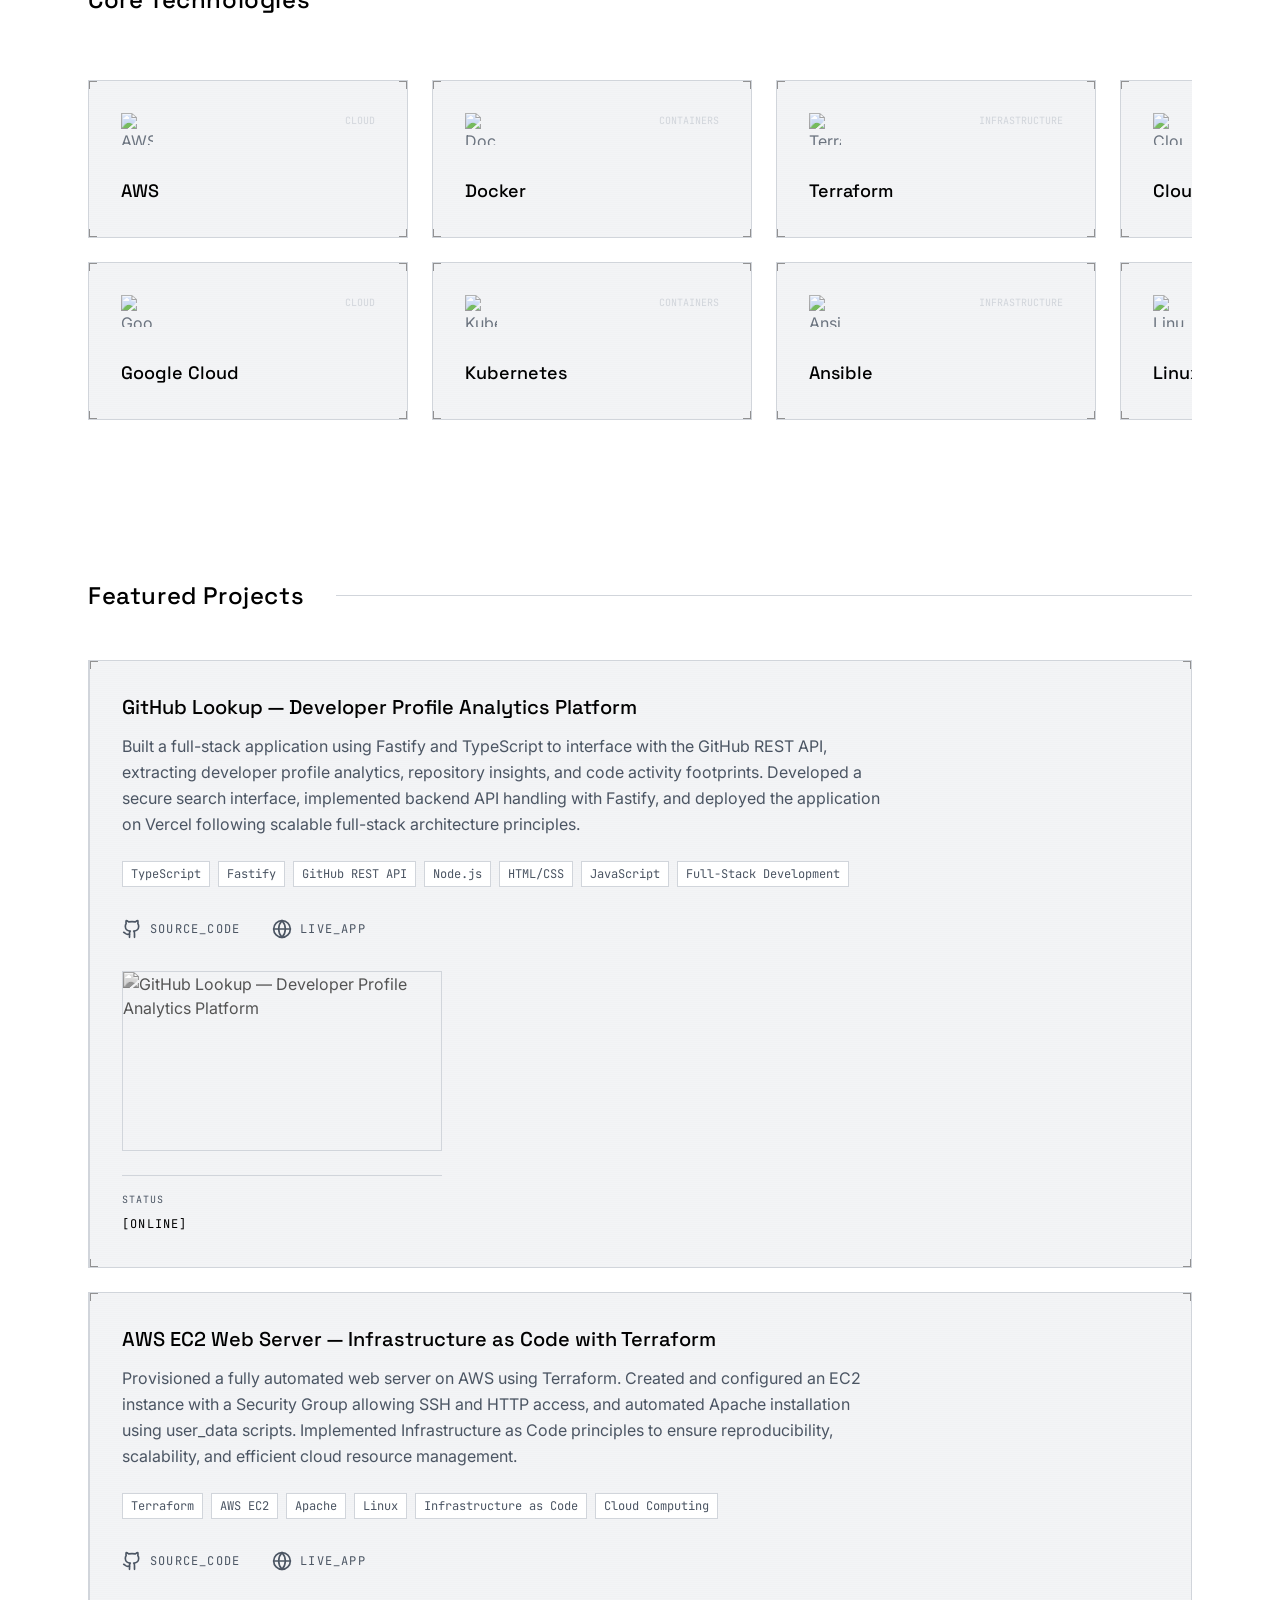
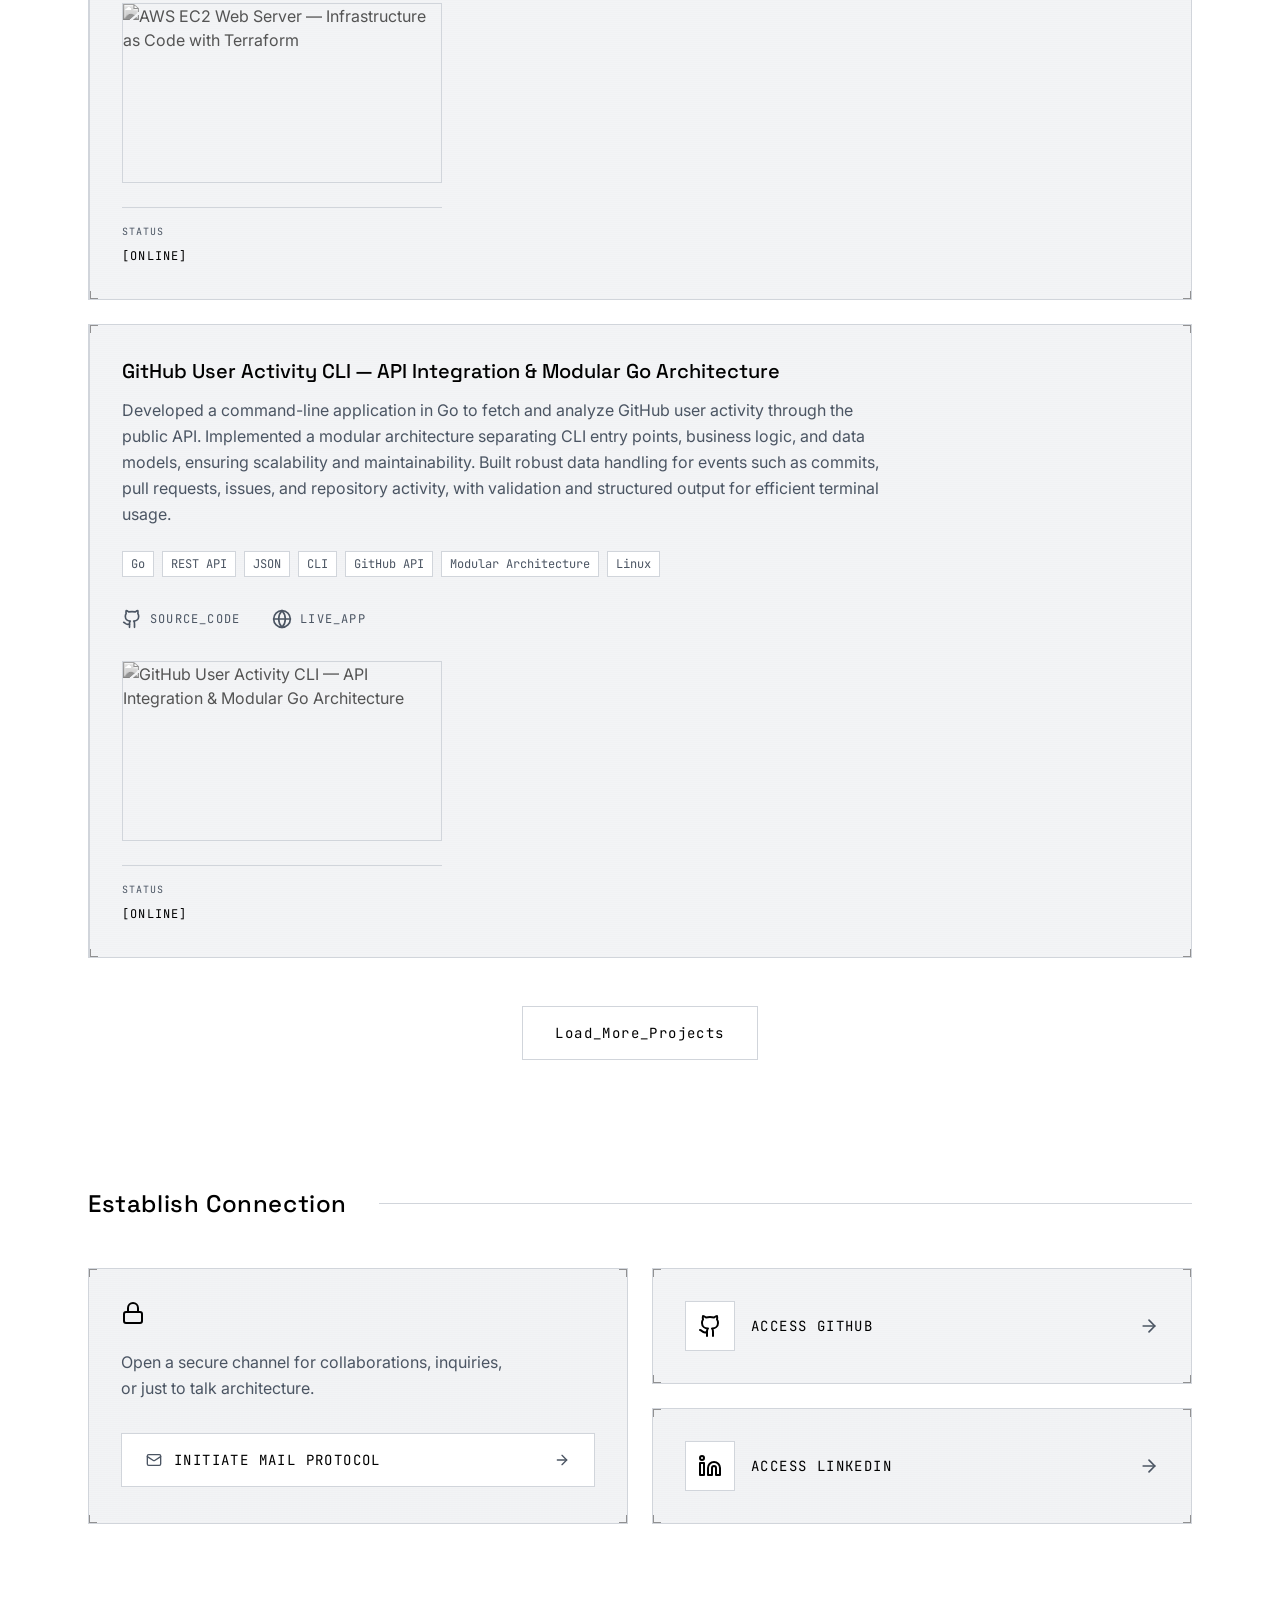
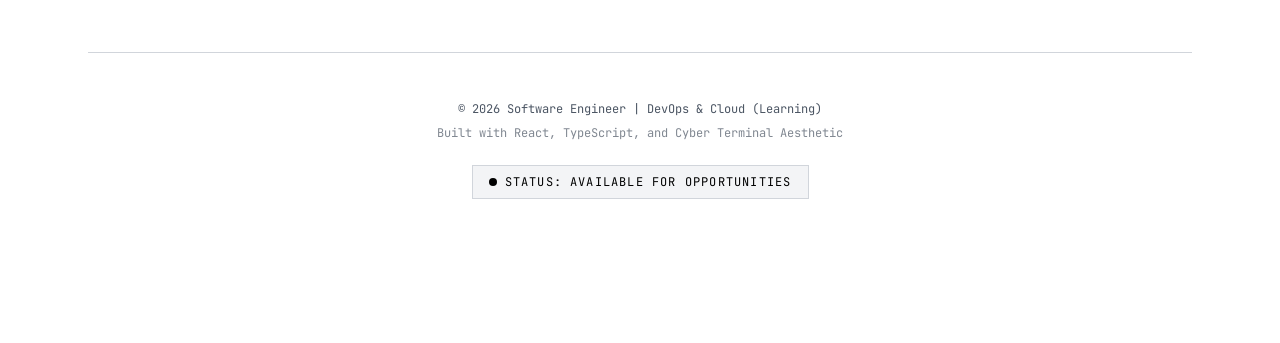
==== commit a1b67393: "portfolio updated" ====
--- a/index.html
+++ b/index.html
@@ -5,8 +5,8 @@
     <meta name="viewport" content="width=device-width, initial-scale=1.0" />
   
     <link rel="icon" href="./favicon.ico" />
-    <title>Manuel Joaquim - DevOps & Cloud Engineer</title>
-    <script type="module" crossorigin src="/assets/index-BowhPXE0.js"></script>
+    <title>Manuel Joaquim - Software Engineer | DevOps & Cloud</title>
+    <script type="module" crossorigin src="/assets/index-BvUc68aA.js"></script>
     <link rel="stylesheet" crossorigin href="/assets/index-DUMpjf5Y.css">
   </head>
   <body>
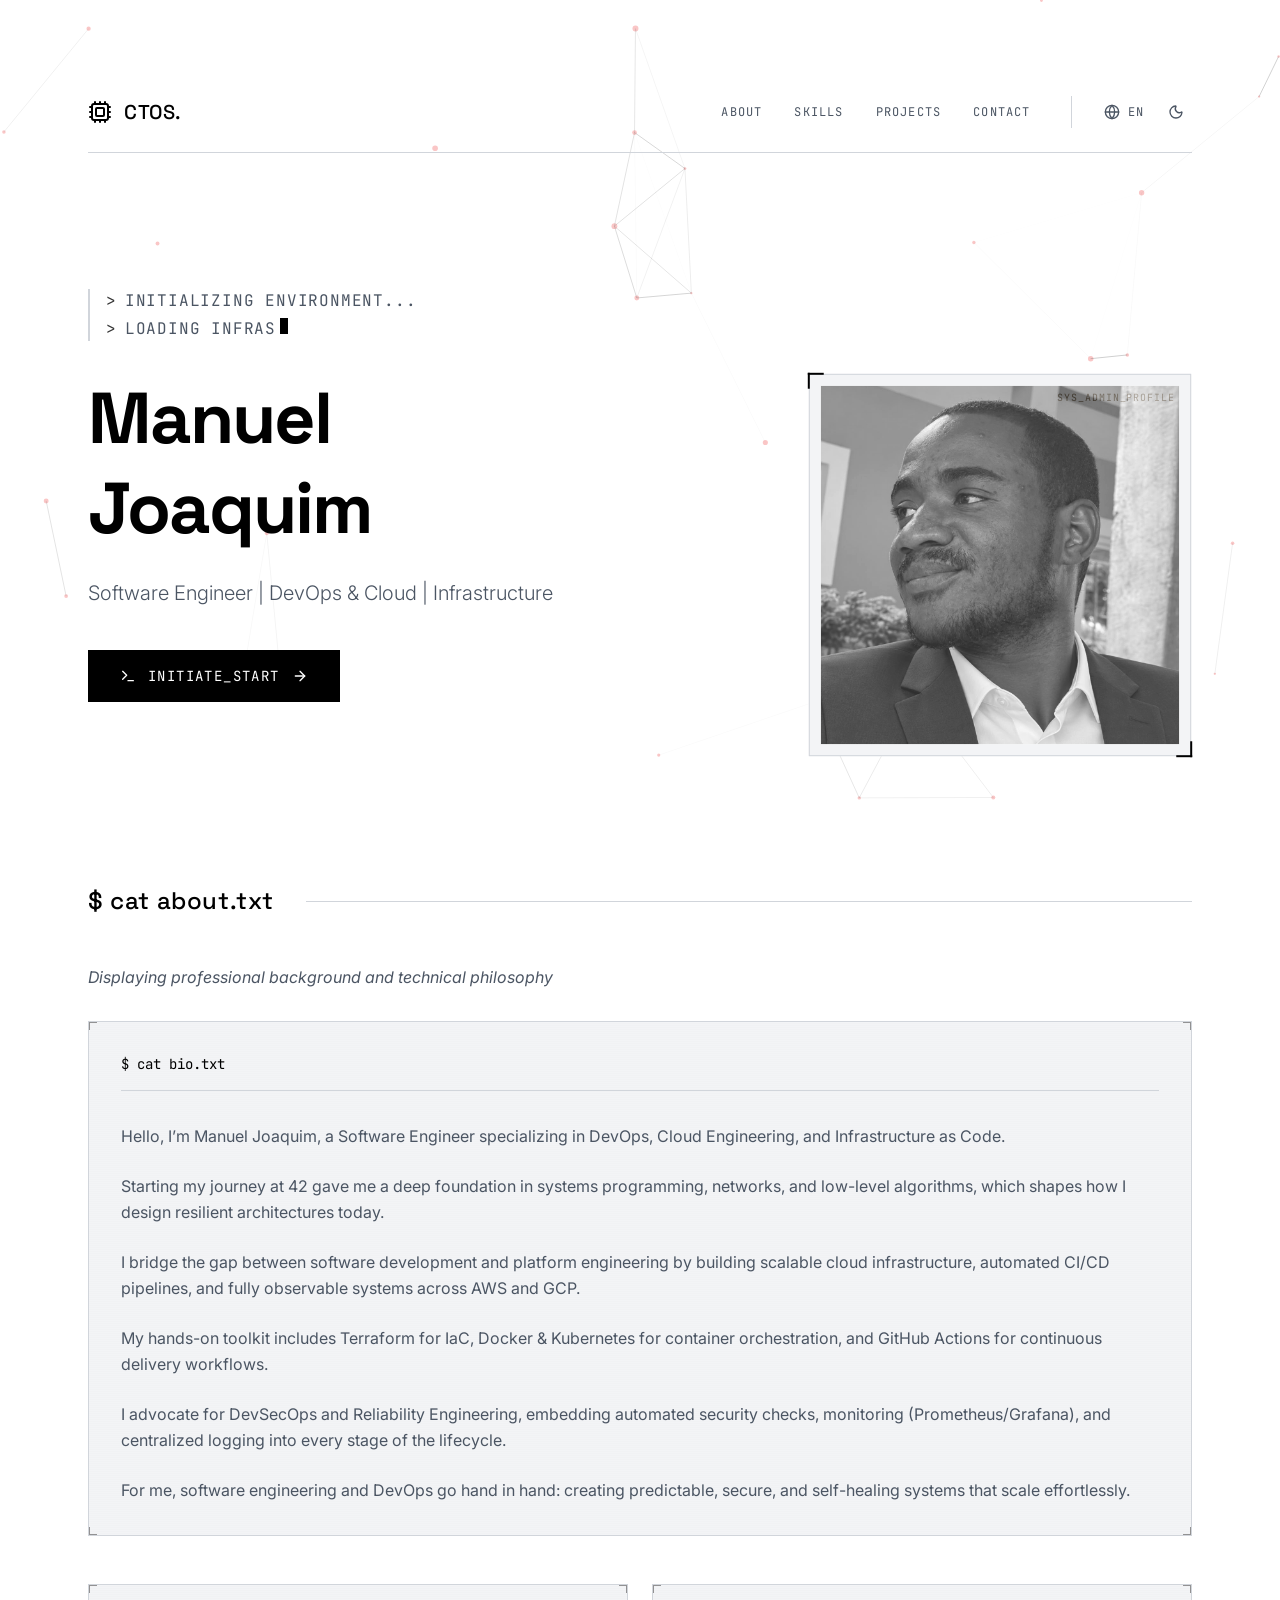
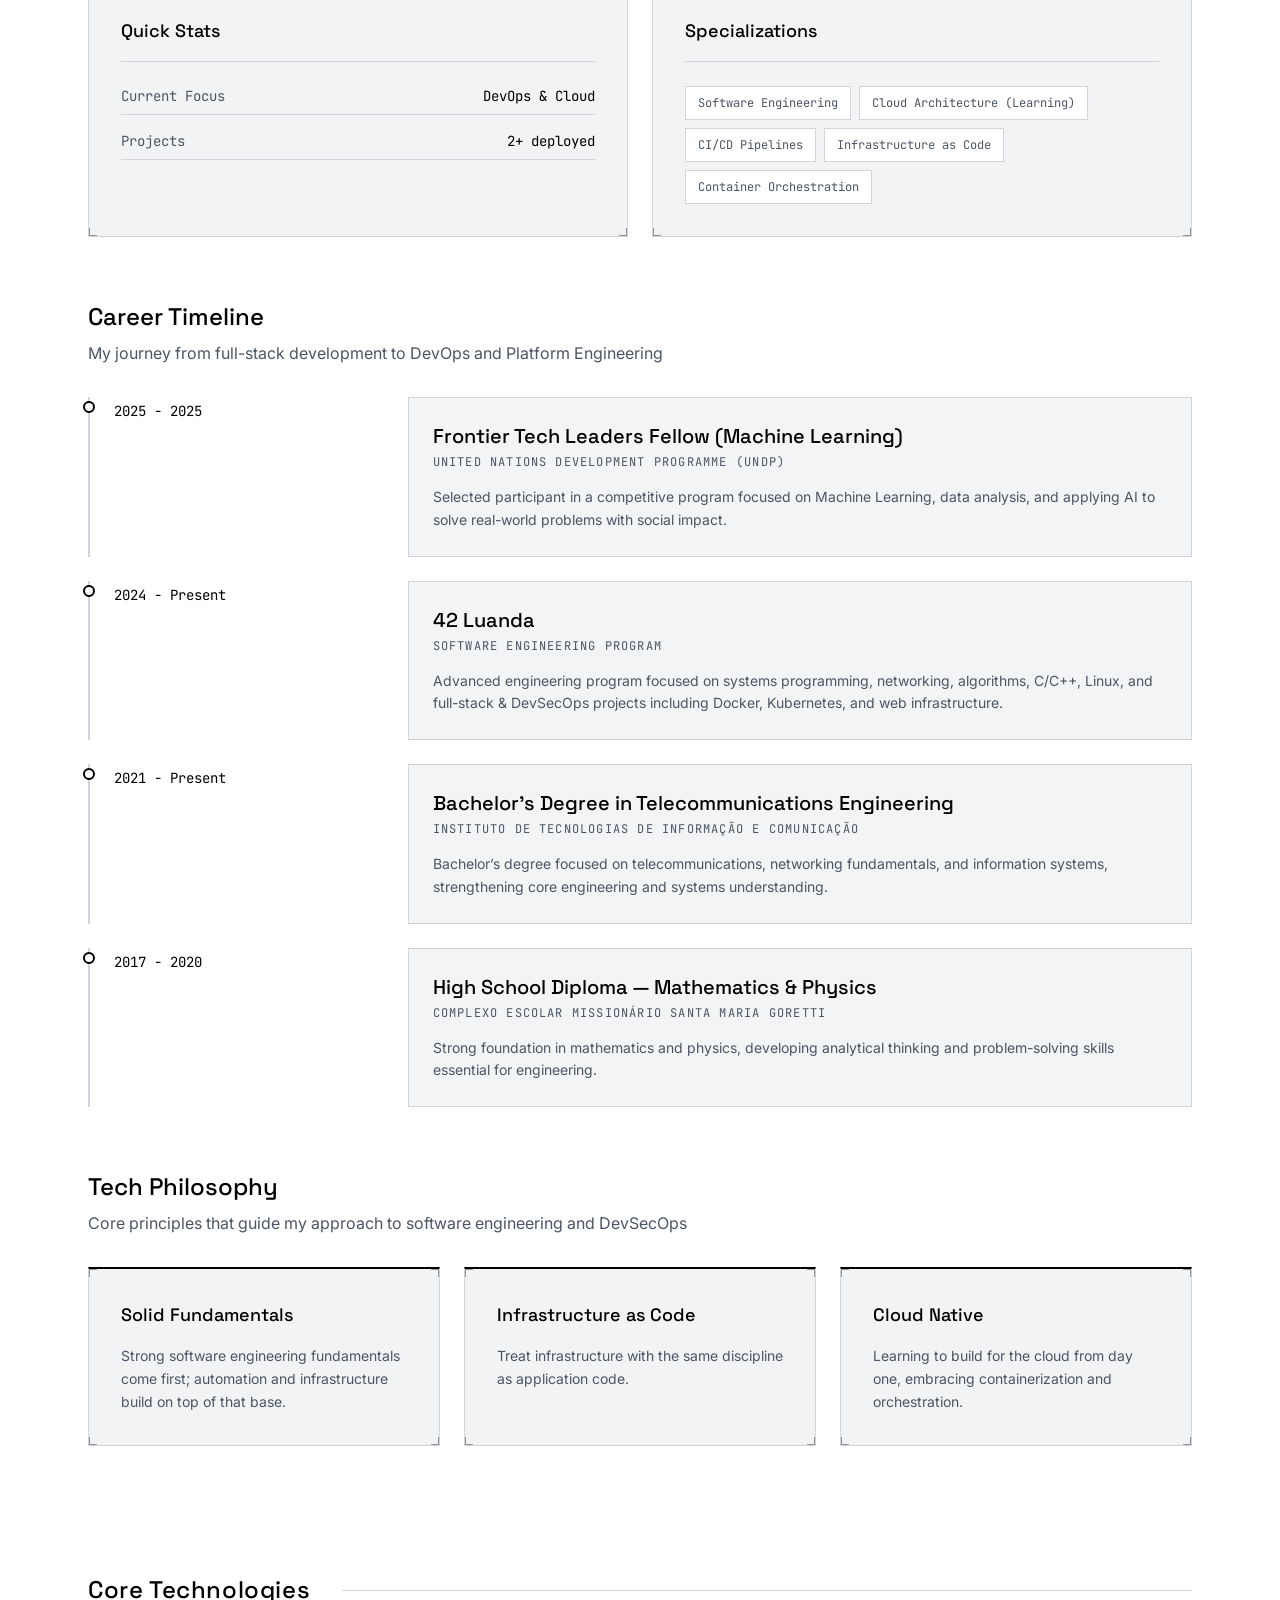
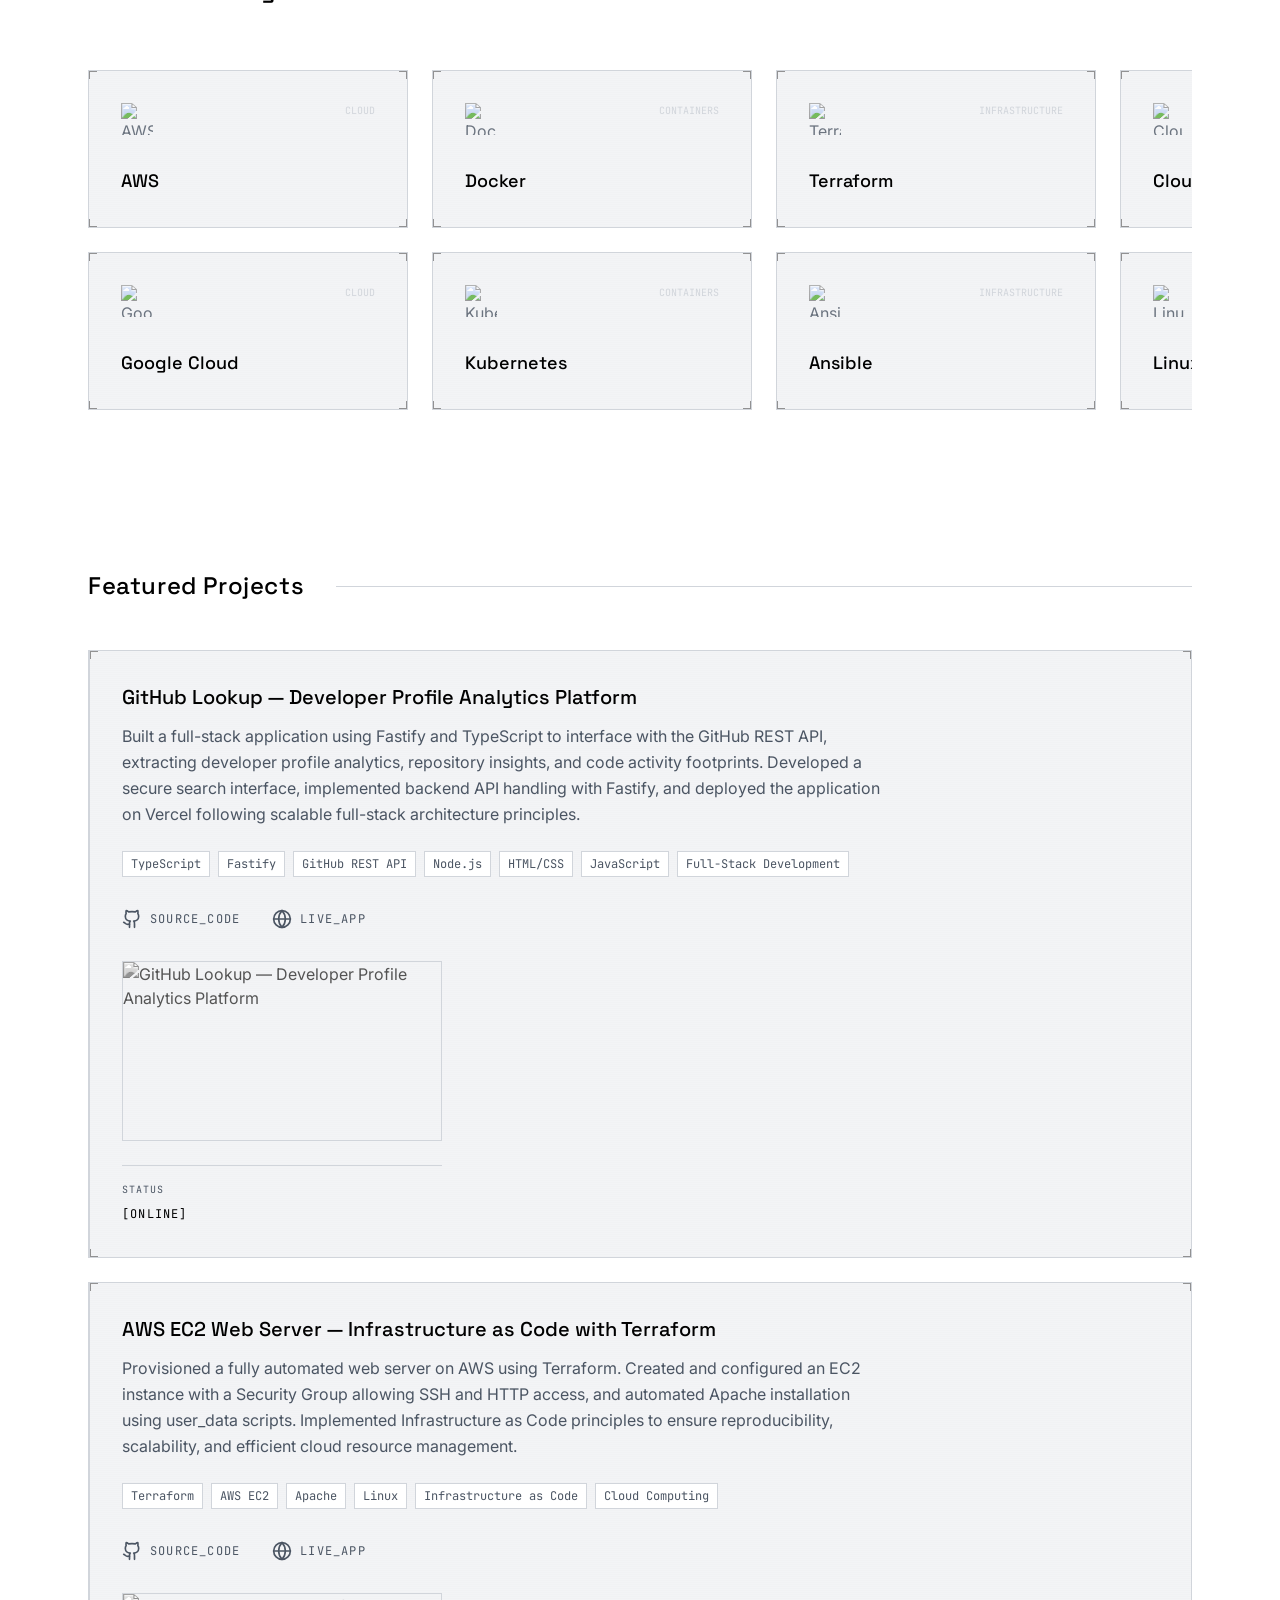
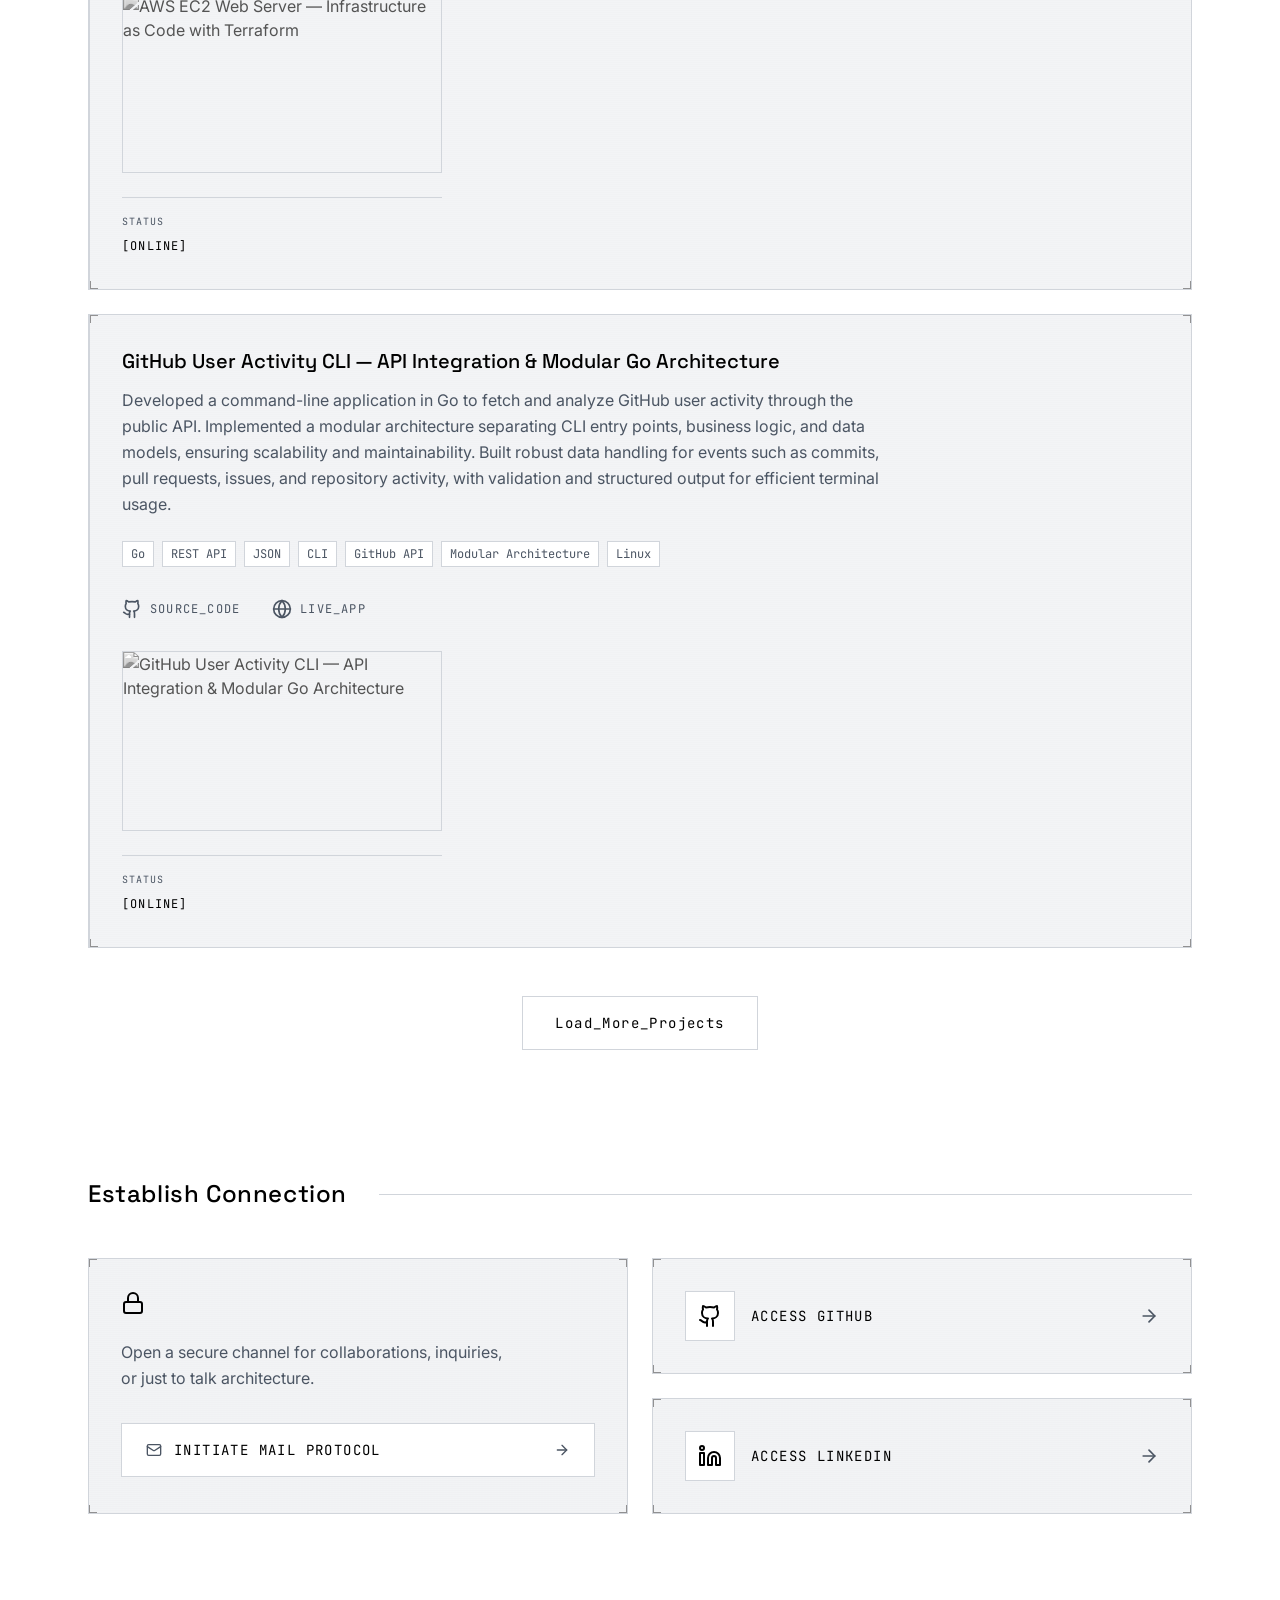
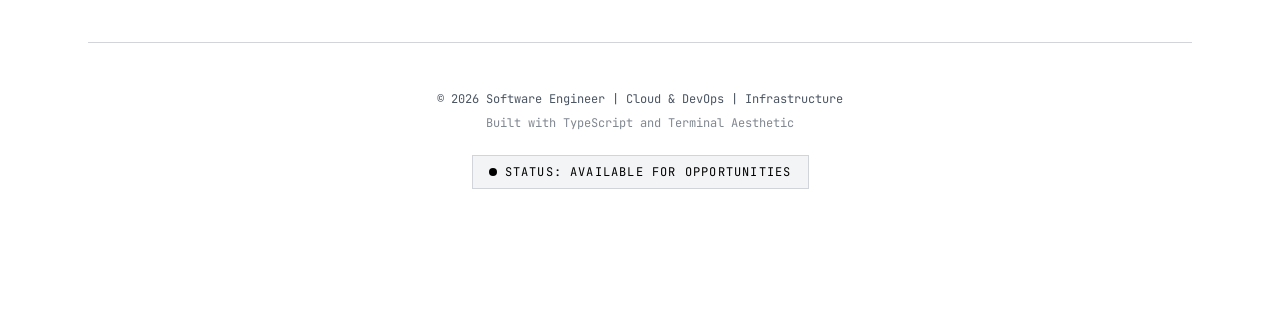
==== commit 55ca130a: "Update portfolio assets" ====
--- a/index.html
+++ b/index.html
@@ -5,8 +5,8 @@
     <meta name="viewport" content="width=device-width, initial-scale=1.0" />
   
     <link rel="icon" href="./favicon.ico" />
-    <title>Manuel Joaquim - Software Engineer | DevOps & Cloud</title>
-    <script type="module" crossorigin src="/assets/index-BvUc68aA.js"></script>
+    <title>Manuel Joaquim - DevOps & Cloud Engineer</title>
+    <script type="module" crossorigin src="/assets/index-BdHvruwh.js"></script>
     <link rel="stylesheet" crossorigin href="/assets/index-DUMpjf5Y.css">
   </head>
   <body>
